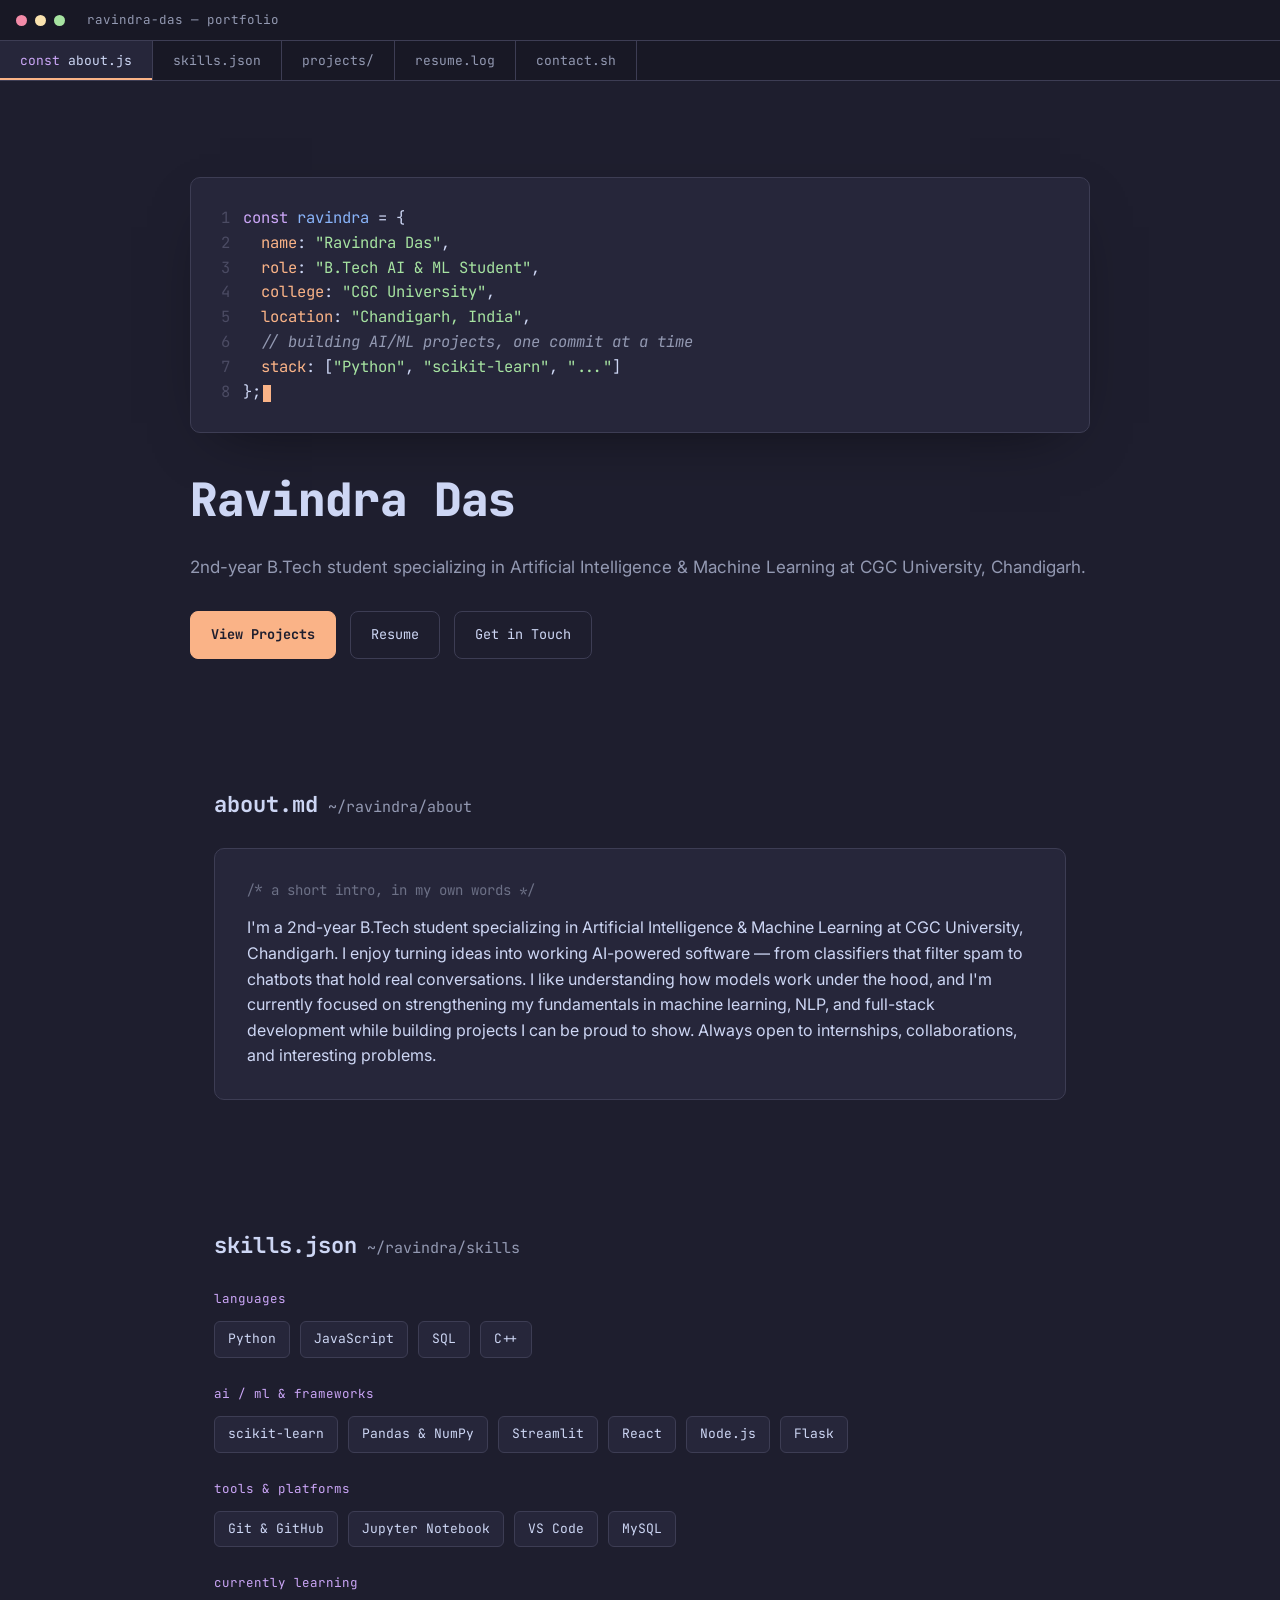
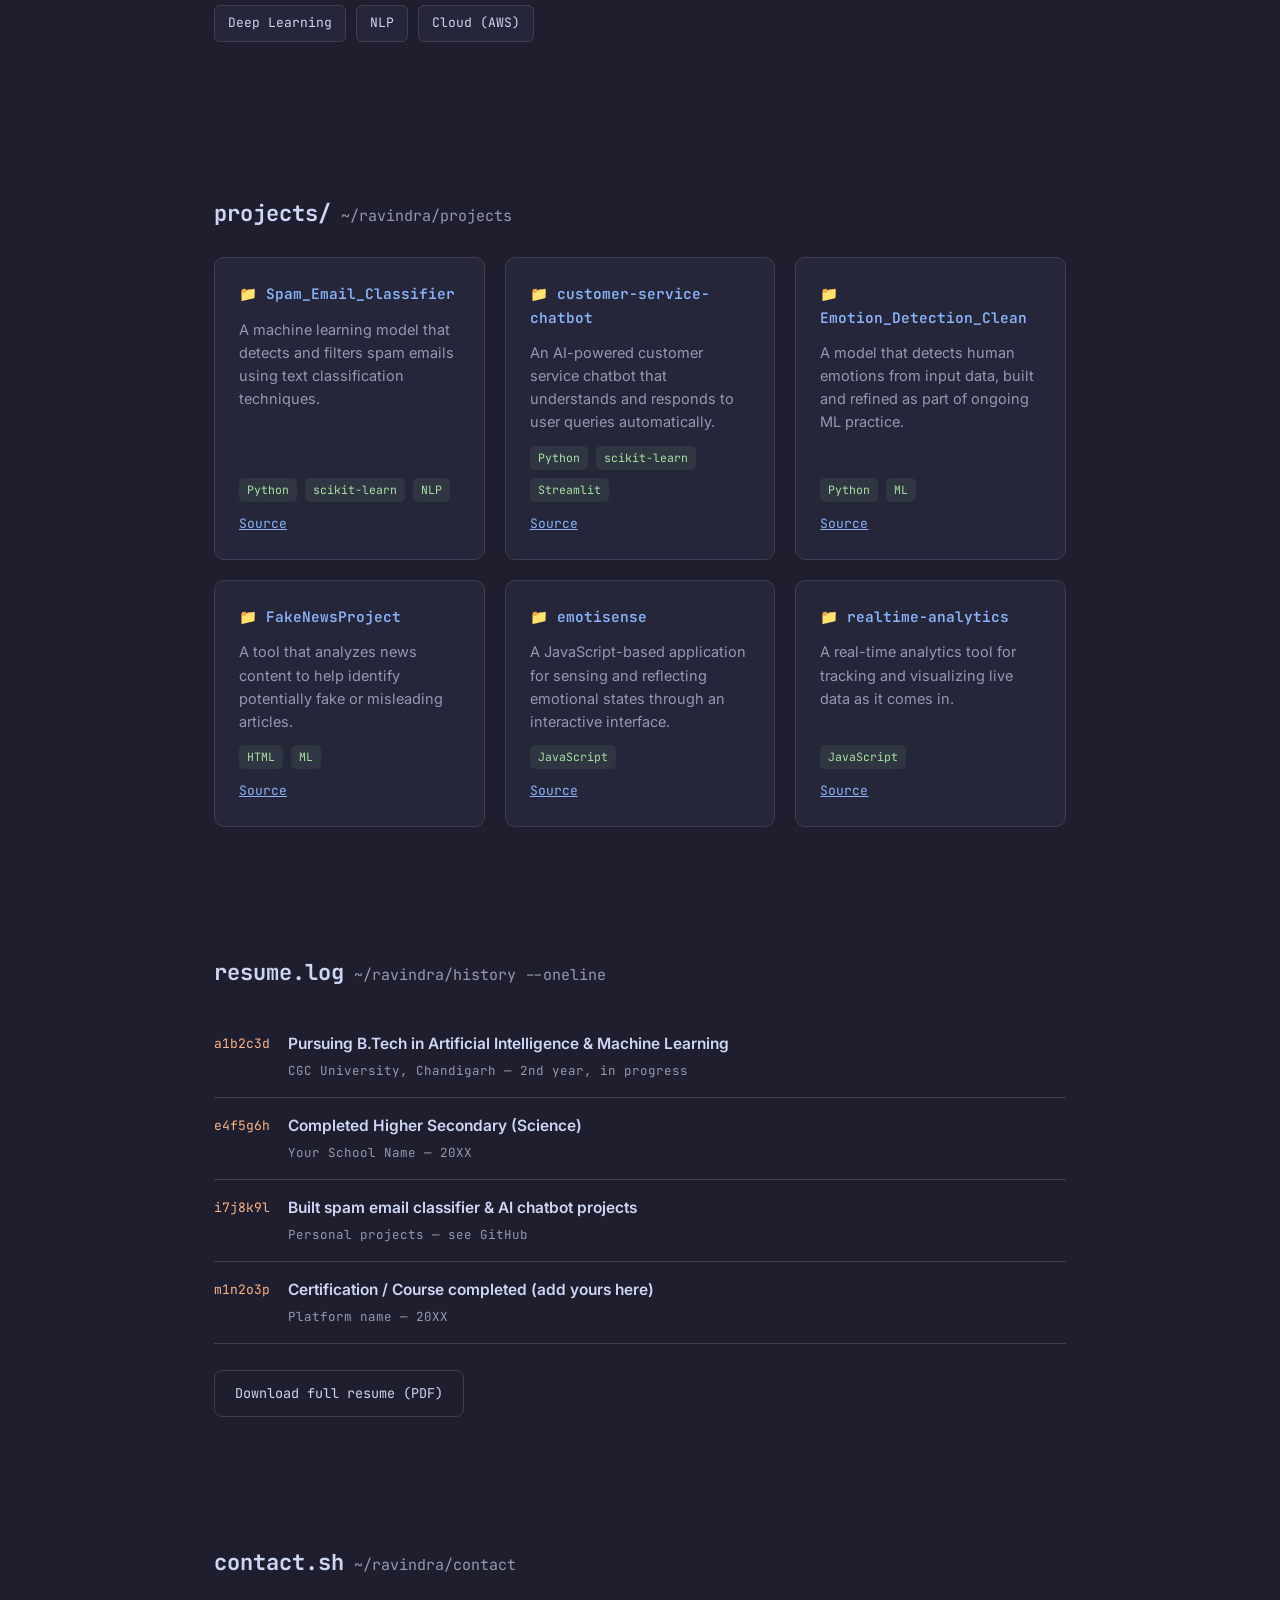
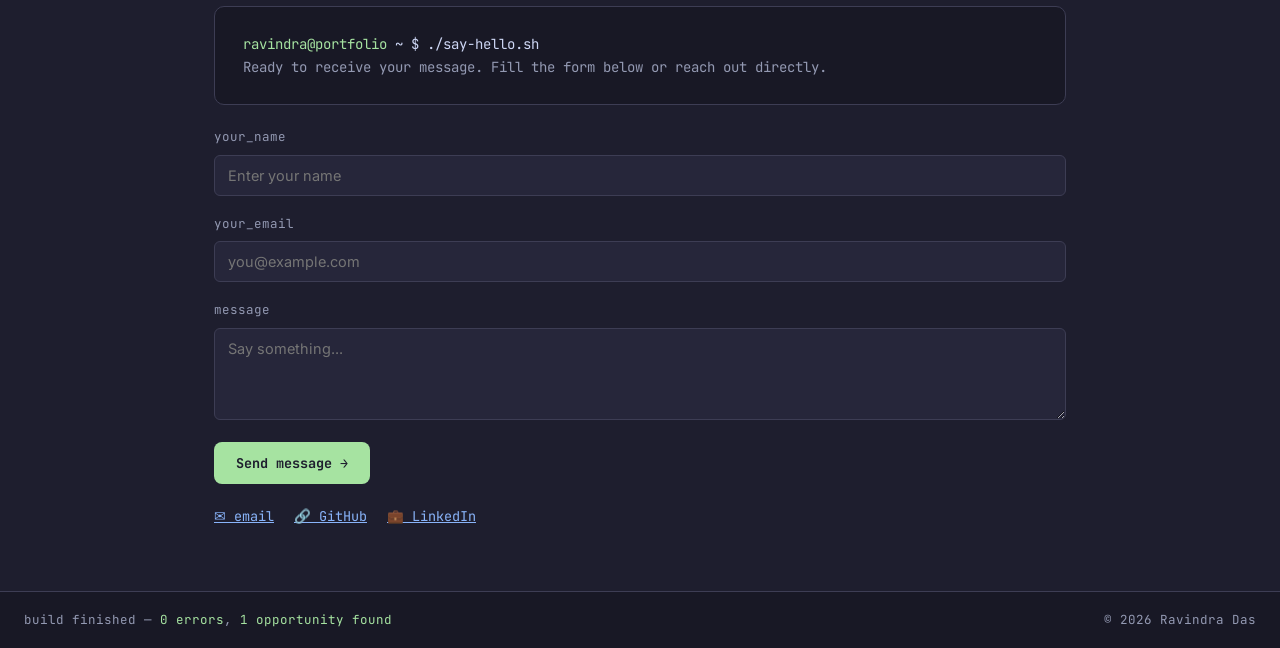
==== index.html @ f40eb882 "Add initial portfolio HTML structure" ====
<!DOCTYPE html>
<html lang="en">
<head>
<meta charset="UTF-8">
<meta name="viewport" content="width=device-width, initial-scale=1.0">
<title>Ravindra Das — Portfolio</title>
<link rel="preconnect" href="https://fonts.googleapis.com">
<link href="https://fonts.googleapis.com/css2?family=JetBrains+Mono:wght@400;500;600;700;800&family=Inter:wght@400;500;600;700&display=swap" rel="stylesheet">
<style>
  :root{
    --bg: #1e1e2e;
    --bg-mantle: #181825;
    --surface: #26263a;
    --surface-hi: #313244;
    --border: #3d3d54;
    --text: #cdd6f4;
    --text-muted: #9399b2;
    --blue: #89b4fa;
    --green: #a6e3a1;
    --peach: #fab387;
    --mauve: #cba6f7;
    --red: #f38ba8;
    --yellow: #f9e2af;
    --mono: 'JetBrains Mono', monospace;
    --sans: 'Inter', sans-serif;
  }
  *{ box-sizing: border-box; }
  html{ scroll-behavior: smooth; }
  @media (prefers-reduced-motion: reduce){
    html{ scroll-behavior: auto; }
    *{ animation-duration: 0.01ms !important; animation-iteration-count: 1 !important; transition-duration: 0.01ms !important; }
  }
  body{ margin:0; background: var(--bg); color: var(--text); font-family: var(--sans); line-height: 1.6; }
  a{ color: var(--blue); }
  :focus-visible{ outline: 2px solid var(--peach); outline-offset: 3px; border-radius: 4px; }
  .titlebar{ position: sticky; top:0; z-index:50; background: var(--bg-mantle); border-bottom: 1px solid var(--border); }
  .titlebar-top{ display:flex; align-items:center; gap:8px; padding: 10px 16px; border-bottom: 1px solid var(--border); }
  .dot{ width:11px; height:11px; border-radius:50%; }
  .dot.red{ background:#f38ba8; }
  .dot.yellow{ background:#f9e2af; }
  .dot.green{ background:#a6e3a1; }
  .titlebar-file{ margin-left: 14px; font-family: var(--mono); font-size: 12.5px; color: var(--text-muted); }
  .tabs{ display:flex; overflow-x:auto; scrollbar-width:none; }
  .tabs::-webkit-scrollbar{ display:none; }
  .tab{ font-family: var(--mono); font-size: 13px; padding: 11px 20px; color: var(--text-muted); background: transparent; border: none; border-right: 1px solid var(--border); cursor: pointer; white-space: nowrap; display:flex; align-items:center; gap:8px; transition: color .15s ease, background .15s ease; }
  .tab .tag{ color: var(--mauve); }
  .tab:hover{ color: var(--text); background: rgba(255,255,255,0.03); }
  .tab.active{ color: var(--text); background: var(--surface); box-shadow: inset 0 -2px var(--peach); }
  section{ scroll-margin-top: 84px; }
  .wrap{ max-width: 900px; margin: 0 auto; padding: 64px 24px; }
  .eyebrow{ font-family: var(--mono); font-size: 12.5px; color: var(--text-muted); display:flex; align-items:center; gap:10px; margin-bottom: 18px; }
  .eyebrow::before{ content: ''; width:16px; height:1px; background: var(--border); }
  .hero{ padding: 96px 24px 64px; }
  .code-block{ background: var(--surface); border: 1px solid var(--border); border-radius: 10px; padding: 28px 30px; font-family: var(--mono); font-size: 15.5px; box-shadow: 0 20px 60px -30px rgba(0,0,0,0.6); }
  .ln{ color: #4b4b63; user-select:none; display:inline-block; width: 22px; }
  .code-block .kw{ color: var(--mauve); }
  .code-block .fn{ color: var(--blue); }
  .code-block .str{ color: var(--green); }
  .code-block .prop{ color: var(--peach); }
  .code-block .com{ color: var(--text-muted); font-style: italic; }
  .caret{ display:inline-block; width:8px; height:1.1em; background: var(--peach); animation: blink 1s steps(1) infinite; vertical-align: text-bottom; margin-left: 2px; }
  @keyframes blink{ 50%{ opacity:0; } }
  .hero h1{ font-family: var(--mono); font-weight: 800; letter-spacing: -0.02em; font-size: clamp(30px, 5vw, 46px); margin: 30px 0 8px; }
  .hero .role{ color: var(--text-muted); font-size: 17px; margin-bottom: 30px; }
  .cta-row{ display:flex; gap: 14px; flex-wrap: wrap; }
  .btn{ font-family: var(--mono); font-size: 13.5px; padding: 12px 20px; border-radius: 8px; text-decoration:none; display:inline-flex; align-items:center; gap:8px; cursor:pointer; border: 1px solid var(--border); transition: transform .15s ease, border-color .15s ease; }
  .btn:hover{ transform: translateY(-2px); }
  .btn.primary{ background: var(--peach); color: #1e1e2e; border-color: var(--peach); font-weight:700; }
  .btn.ghost{ color: var(--text); background: transparent; }
  .btn.ghost:hover{ border-color: var(--blue); color: var(--blue); }
  .about-card{ background: var(--surface); border:1px solid var(--border); border-radius: 10px; padding: 30px 32px; font-family: var(--mono); font-size: 14px; color: var(--text-muted); }
  .about-card .comment{ color: #6c7086; }
  .about-card p.body-text{ font-family: var(--sans); color: var(--text); font-size: 16px; margin: 14px 0 0; }
  h2.section-title{ font-family: var(--mono); font-size: 22px; margin: 0 0 26px; color: var(--text); display:flex; align-items:baseline; gap:10px; }
  h2.section-title .path{ color: var(--text-muted); font-weight:400; font-size:15px; }
  .skill-group{ margin-bottom: 26px; }
  .skill-group .label{ font-family: var(--mono); font-size: 12.5px; color: var(--mauve); margin-bottom: 12px; text-transform: lowercase; }
  .chips{ display:flex; flex-wrap:wrap; gap:10px; }
  .chip{ font-family: var(--mono); font-size: 13px; padding: 7px 13px; border-radius: 6px; background: var(--surface); border: 1px solid var(--border); color: var(--text); }
  .project-grid{ display:grid; grid-template-columns: repeat(auto-fit, minmax(260px,1fr)); gap: 20px; }
  .project-card{ background: var(--surface); border: 1px solid var(--border); border-radius: 10px; padding: 24px; display:flex; flex-direction:column; gap: 12px; transition: border-color .2s ease, transform .2s ease; }
  .project-card:hover{ border-color: var(--blue); transform: translateY(-3px); }
  .project-card .fname{ font-family: var(--mono); color: var(--blue); font-size: 14.5px; font-weight:600; }
  .project-card .desc{ font-size: 14.5px; color: var(--text-muted); flex-grow:1; }
  .project-card .stack{ display:flex; flex-wrap:wrap; gap:8px; }
  .stack span{ font-family: var(--mono); font-size: 11.5px; color: var(--green); background: rgba(166,227,161,0.08); padding: 3px 8px; border-radius: 5px; }
  .project-card .links{ display:flex; gap:14px; font-family: var(--mono); font-size: 13px; }
  .commit{ display:flex; gap: 18px; padding: 16px 0; border-bottom: 1px solid var(--border); }
  .commit:last-child{ border-bottom:none; }
  .commit .hash{ font-family: var(--mono); color: var(--peach); font-size:13px; padding-top:2px; white-space:nowrap; }
  .commit .msg{ font-weight:600; font-size: 15.5px; }
  .commit .meta{ color: var(--text-muted); font-family: var(--mono); font-size: 12.5px; margin-top:4px; }
  .terminal{ background: var(--bg-mantle); border:1px solid var(--border); border-radius:10px; padding: 26px 28px; font-family: var(--mono); font-size: 14px; }
  .terminal .prompt{ color: var(--green); }
  .terminal .cmd{ color: var(--text); }
  form.contact-form{ display:flex; flex-direction:column; gap:14px; margin-top:18px; }
  .contact-form label{ font-family: var(--mono); font-size:12.5px; color: var(--text-muted); }
  .contact-form input, .contact-form textarea{ width:100%; background: var(--surface); border:1px solid var(--border); border-radius:6px; padding: 11px 13px; color: var(--text); font-family: var(--sans); font-size:14.5px; margin-top:6px; }
  .contact-form input:focus, .contact-form textarea:focus{ border-color: var(--blue); outline:none; }
  .contact-form button{ align-self:flex-start; font-family: var(--mono); background: var(--green); color:#1e1e2e; border:none; padding: 12px 22px; border-radius:8px; font-weight:700; cursor:pointer; font-size:13.5px; }
  .contact-links{ display:flex; gap:20px; margin-top:22px; font-family: var(--mono); font-size:13.5px; flex-wrap:wrap; }
  .console{ background: var(--bg-mantle); border-top: 1px solid var(--border); font-family: var(--mono); font-size: 12.5px; color: var(--text-muted); padding: 18px 24px; display:flex; justify-content:space-between; flex-wrap:wrap; gap:10px; }
  .console .ok{ color: var(--green); }
  @media (max-width: 640px){ .wrap{ padding: 48px 18px; } .hero{ padding: 56px 18px 40px; } }
</style>
</head>
<body>

<div class="titlebar">
  <div class="titlebar-top">
    <span class="dot red"></span><span class="dot yellow"></span><span class="dot green"></span>
    <span class="titlebar-file">ravindra-das — portfolio</span>
  </div>
  <nav class="tabs" aria-label="Section navigation">
    <button class="tab active" data-target="hero"><span class="tag">const</span> about.js</button>
    <button class="tab" data-target="skills">skills.json</button>
    <button class="tab" data-target="projects">projects/</button>
    <button class="tab" data-target="resume">resume.log</button>
    <button class="tab" data-target="contact">contact.sh</button>
  </nav>
</div>

<section id="hero" class="hero">
  <div class="wrap" style="padding:0;">
    <div class="code-block">
<span class="ln">1</span><span class="kw">const</span> <span class="fn">ravindra</span> = {<br>
<span class="ln">2</span>&nbsp;&nbsp;<span class="prop">name</span>: <span class="str">"Ravindra Das"</span>,<br>
<span class="ln">3</span>&nbsp;&nbsp;<span class="prop">role</span>: <span class="str">"B.Tech AI & ML Student"</span>,<br>
<span class="ln">4</span>&nbsp;&nbsp;<span class="prop">college</span>: <span class="str">"CGC University"</span>,<br>
<span class="ln">5</span>&nbsp;&nbsp;<span class="prop">location</span>: <span class="str">"Chandigarh, India"</span>,<br>
<span class="ln">6</span>&nbsp;&nbsp;<span class="com">// building AI/ML projects, one commit at a time</span><br>
<span class="ln">7</span>&nbsp;&nbsp;<span class="prop">stack</span>: [<span class="str">"Python"</span>, <span class="str">"scikit-learn"</span>, <span class="str">"..."</span>]<br>
<span class="ln">8</span>};<span class="caret"></span>
    </div>
    <h1>Ravindra Das</h1>
    <p class="role">2nd-year B.Tech student specializing in Artificial Intelligence & Machine Learning at CGC University, Chandigarh.</p>
    <div class="cta-row">
      <a class="btn primary" href="#projects">View Projects</a>
      <a class="btn ghost" href="#resume">Resume</a>
      <a class="btn ghost" href="#contact">Get in Touch</a>
    </div>
  </div>
</section>

<section id="about">
  <div class="wrap">
    <h2 class="section-title">about.md <span class="path">~/ravindra/about</span></h2>
    <div class="about-card">
      <div class="comment">/* a short intro, in my own words */</div>
      <p class="body-text">
        I'm a 2nd-year B.Tech student specializing in Artificial Intelligence & Machine Learning at
        CGC University, Chandigarh. I enjoy turning ideas into working AI-powered software — from
        classifiers that filter spam to chatbots that hold real conversations. I like understanding how
        models work under the hood, and I'm currently focused on strengthening my fundamentals in
        machine learning, NLP, and full-stack development while building projects I can be proud to show.
        Always open to internships, collaborations, and interesting problems.
      </p>
    </div>
  </div>
</section>

<section id="skills">
  <div class="wrap">
    <h2 class="section-title">skills.json <span class="path">~/ravindra/skills</span></h2>

    <div class="skill-group">
      <div class="label">languages</div>
      <div class="chips">
        <span class="chip">Python</span>
        <span class="chip">JavaScript</span>
        <span class="chip">SQL</span>
        <span class="chip">C++</span>
      </div>
    </div>

    <div class="skill-group">
      <div class="label">ai / ml & frameworks</div>
      <div class="chips">
        <span class="chip">scikit-learn</span>
        <span class="chip">Pandas & NumPy</span>
        <span class="chip">Streamlit</span>
        <span class="chip">React</span>
        <span class="chip">Node.js</span>
        <span class="chip">Flask</span>
      </div>
    </div>

    <div class="skill-group">
      <div class="label">tools & platforms</div>
      <div class="chips">
        <span class="chip">Git & GitHub</span>
        <span class="chip">Jupyter Notebook</span>
        <span class="chip">VS Code</span>
        <span class="chip">MySQL</span>
      </div>
    </div>

    <div class="skill-group">
      <div class="label">currently learning</div>
      <div class="chips">
        <span class="chip">Deep Learning</span>
        <span class="chip">NLP</span>
        <span class="chip">Cloud (AWS)</span>
      </div>
    </div>
  </div>
</section>

<section id="projects">
  <div class="wrap">
    <h2 class="section-title">projects/ <span class="path">~/ravindra/projects</span></h2>
    <div class="project-grid">

      <div class="project-card">
        <div class="fname">📁 Spam_Email_Classifier</div>
        <div class="desc">A machine learning model that detects and filters spam emails using text classification techniques.</div>
        <div class="stack"><span>Python</span><span>scikit-learn</span><span>NLP</span></div>
        <div class="links"><a href="https://github.com/ravindra-das-aiml/Spam_Email_Classifier" target="_blank" rel="noopener">Source</a></div>
      </div>

      <div class="project-card">
        <div class="fname">📁 customer-service-chatbot</div>
        <div class="desc">An AI-powered customer service chatbot that understands and responds to user queries automatically.</div>
        <div class="stack"><span>Python</span><span>scikit-learn</span><span>Streamlit</span></div>
        <div class="links"><a href="https://github.com/ravindra-das-aiml/customer-service-chatbot" target="_blank" rel="noopener">Source</a></div>
      </div>

      <div class="project-card">
        <div class="fname">📁 Emotion_Detection_Clean</div>
        <div class="desc">A model that detects human emotions from input data, built and refined as part of ongoing ML practice.</div>
        <div class="stack"><span>Python</span><span>ML</span></div>
        <div class="links"><a href="https://github.com/ravindra-das-aiml/Emotion_Detection_Clean" target="_blank" rel="noopener">Source</a></div>
      </div>

      <div class="project-card">
        <div class="fname">📁 FakeNewsProject</div>
        <div class="desc">A tool that analyzes news content to help identify potentially fake or misleading articles.</div>
        <div class="stack"><span>HTML</span><span>ML</span></div>
        <div class="links"><a href="https://github.com/ravindra-das-aiml/FakeNewsProject" target="_blank" rel="noopener">Source</a></div>
      </div>

      <div class="project-card">
        <div class="fname">📁 emotisense</div>
        <div class="desc">A JavaScript-based application for sensing and reflecting emotional states through an interactive interface.</div>
        <div class="stack"><span>JavaScript</span></div>
        <div class="links"><a href="https://github.com/ravindra-das-aiml/emotisense" target="_blank" rel="noopener">Source</a></div>
      </div>

      <div class="project-card">
        <div class="fname">📁 realtime-analytics</div>
        <div class="desc">A real-time analytics tool for tracking and visualizing live data as it comes in.</div>
        <div class="stack"><span>JavaScript</span></div>
        <div class="links"><a href="https://github.com/ravindra-das-aiml/realtime-analytics" target="_blank" rel="noopener">Source</a></div>
      </div>

    </div>
  </div>
</section>

<section id="resume">
  <div class="wrap">
    <h2 class="section-title">resume.log <span class="path">~/ravindra/history --oneline</span></h2>

    <div class="commit">
      <div class="hash">a1b2c3d</div>
      <div>
        <div class="msg">Pursuing B.Tech in Artificial Intelligence & Machine Learning</div>
        <div class="meta">CGC University, Chandigarh — 2nd year, in progress</div>
      </div>
    </div>

    <div class="commit">
      <div class="hash">e4f5g6h</div>
      <div>
        <div class="msg">Completed Higher Secondary (Science)</div>
        <div class="meta">Your School Name — 20XX</div>
      </div>
    </div>

    <div class="commit">
      <div class="hash">i7j8k9l</div>
      <div>
        <div class="msg">Built spam email classifier & AI chatbot projects</div>
        <div class="meta">Personal projects — see GitHub</div>
      </div>
    </div>

    <div class="commit">
      <div class="hash">m1n2o3p</div>
      <div>
        <div class="msg">Certification / Course completed (add yours here)</div>
        <div class="meta">Platform name — 20XX</div>
      </div>
    </div>

    <div style="margin-top:26px;">
      <a class="btn ghost" href="#">Download full resume (PDF)</a>
    </div>
  </div>
</section>

<section id="contact">
  <div class="wrap">
    <h2 class="section-title">contact.sh <span class="path">~/ravindra/contact</span></h2>

    <div class="terminal">
      <span class="prompt">ravindra@portfolio</span> <span class="cmd">~ $</span> ./say-hello.sh<br>
      <span style="color:var(--text-muted)">Ready to receive your message. Fill the form below or reach out directly.</span>
    </div>

    <form class="contact-form" onsubmit="event.preventDefault(); alert('Thanks! This form is a demo — connect it to a form service (e.g. Formspree) or your email to make it live.');">
      <div>
        <label for="name">your_name</label>
        <input id="name" name="name" type="text" placeholder="Enter your name" required>
      </div>
      <div>
        <label for="email">your_email</label>
        <input id="email" name="email" type="email" placeholder="you@example.com" required>
      </div>
      <div>
        <label for="message">message</label>
        <textarea id="message" name="message" rows="4" placeholder="Say something..." required></textarea>
      </div>
      <button type="submit">Send message →</button>
    </form>

    <div class="contact-links">
      <a href="mailto:ravindra.das@example.com">✉ email</a>
      <a href="https://github.com/ravindra-das-aiml" target="_blank" rel="noopener">🔗 GitHub</a>
      <a href="https://www.linkedin.com/in/ravindra-das-511b612a3" target="_blank" rel="noopener">💼 LinkedIn</a>
    </div>
  </div>
</section>

<footer class="console">
  <span>build finished — <span class="ok">0 errors</span>, <span class="ok">1 opportunity found</span></span>
  <span>© <span id="year"></span> Ravindra Das</span>
</footer>

<script>
  document.getElementById('year').textContent = new Date().getFullYear();

  const tabs = document.querySelectorAll('.tab');
  const targets = { hero: 'hero', skills: 'skills', projects: 'projects', resume: 'resume', contact: 'contact' };

  tabs.forEach(tab => {
    tab.addEventListener('click', () => {
      const id = tab.getAttribute('data-target');
      document.getElementById(id).scrollIntoView({ behavior: 'smooth', block: 'start' });
    });
  });

  const sectionIds = ['hero','about','skills','projects','resume','contact'];
  const sections = sectionIds.map(id => document.getElementById(id)).filter(Boolean);

  const observer = new IntersectionObserver((entries) => {
    entries.forEach(entry => {
      if(entry.isIntersecting){
        const id = entry.target.id === 'about' ? 'hero' : entry.target.id;
        tabs.forEach(t => t.classList.toggle('active', t.getAttribute('data-target') === id));
      }
    });
  }, { rootMargin: '-40% 0px -55% 0px' });

  sections.forEach(s => observer.observe(s));
</script>

</body>
</html>
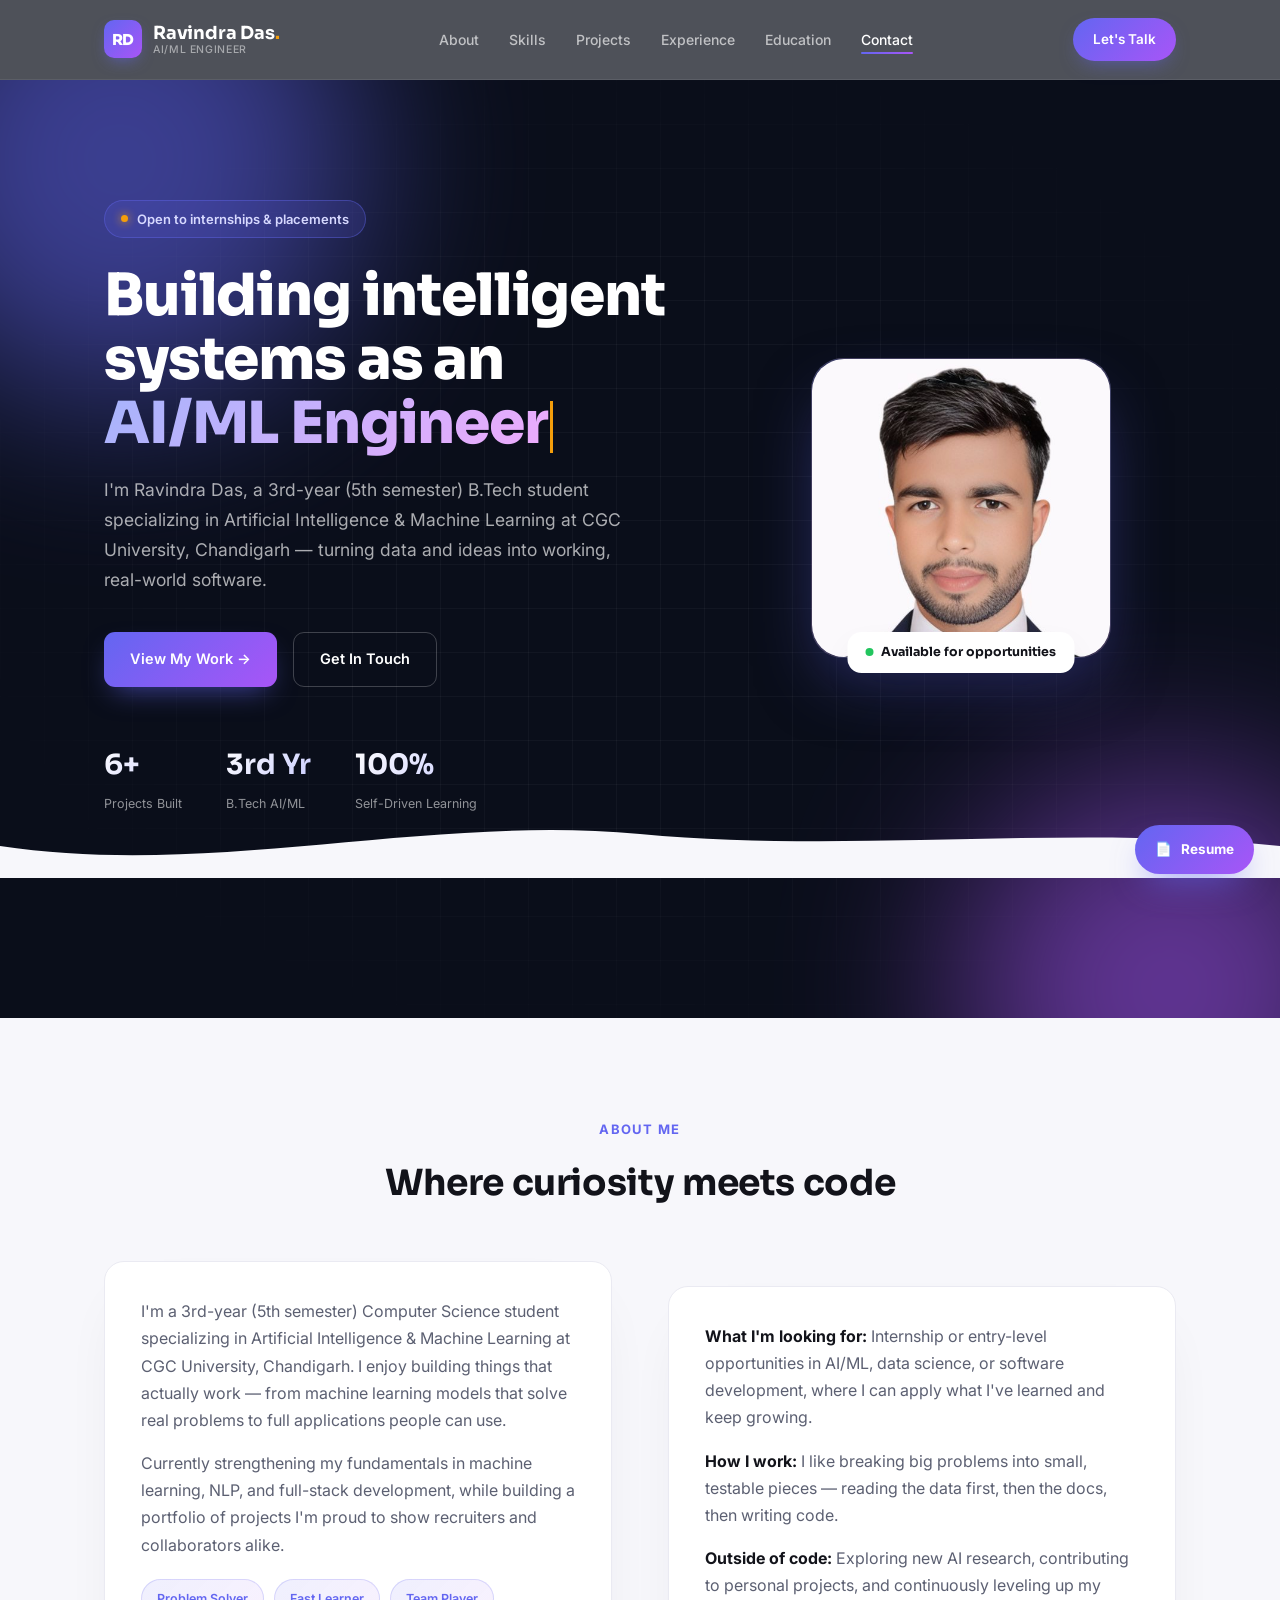
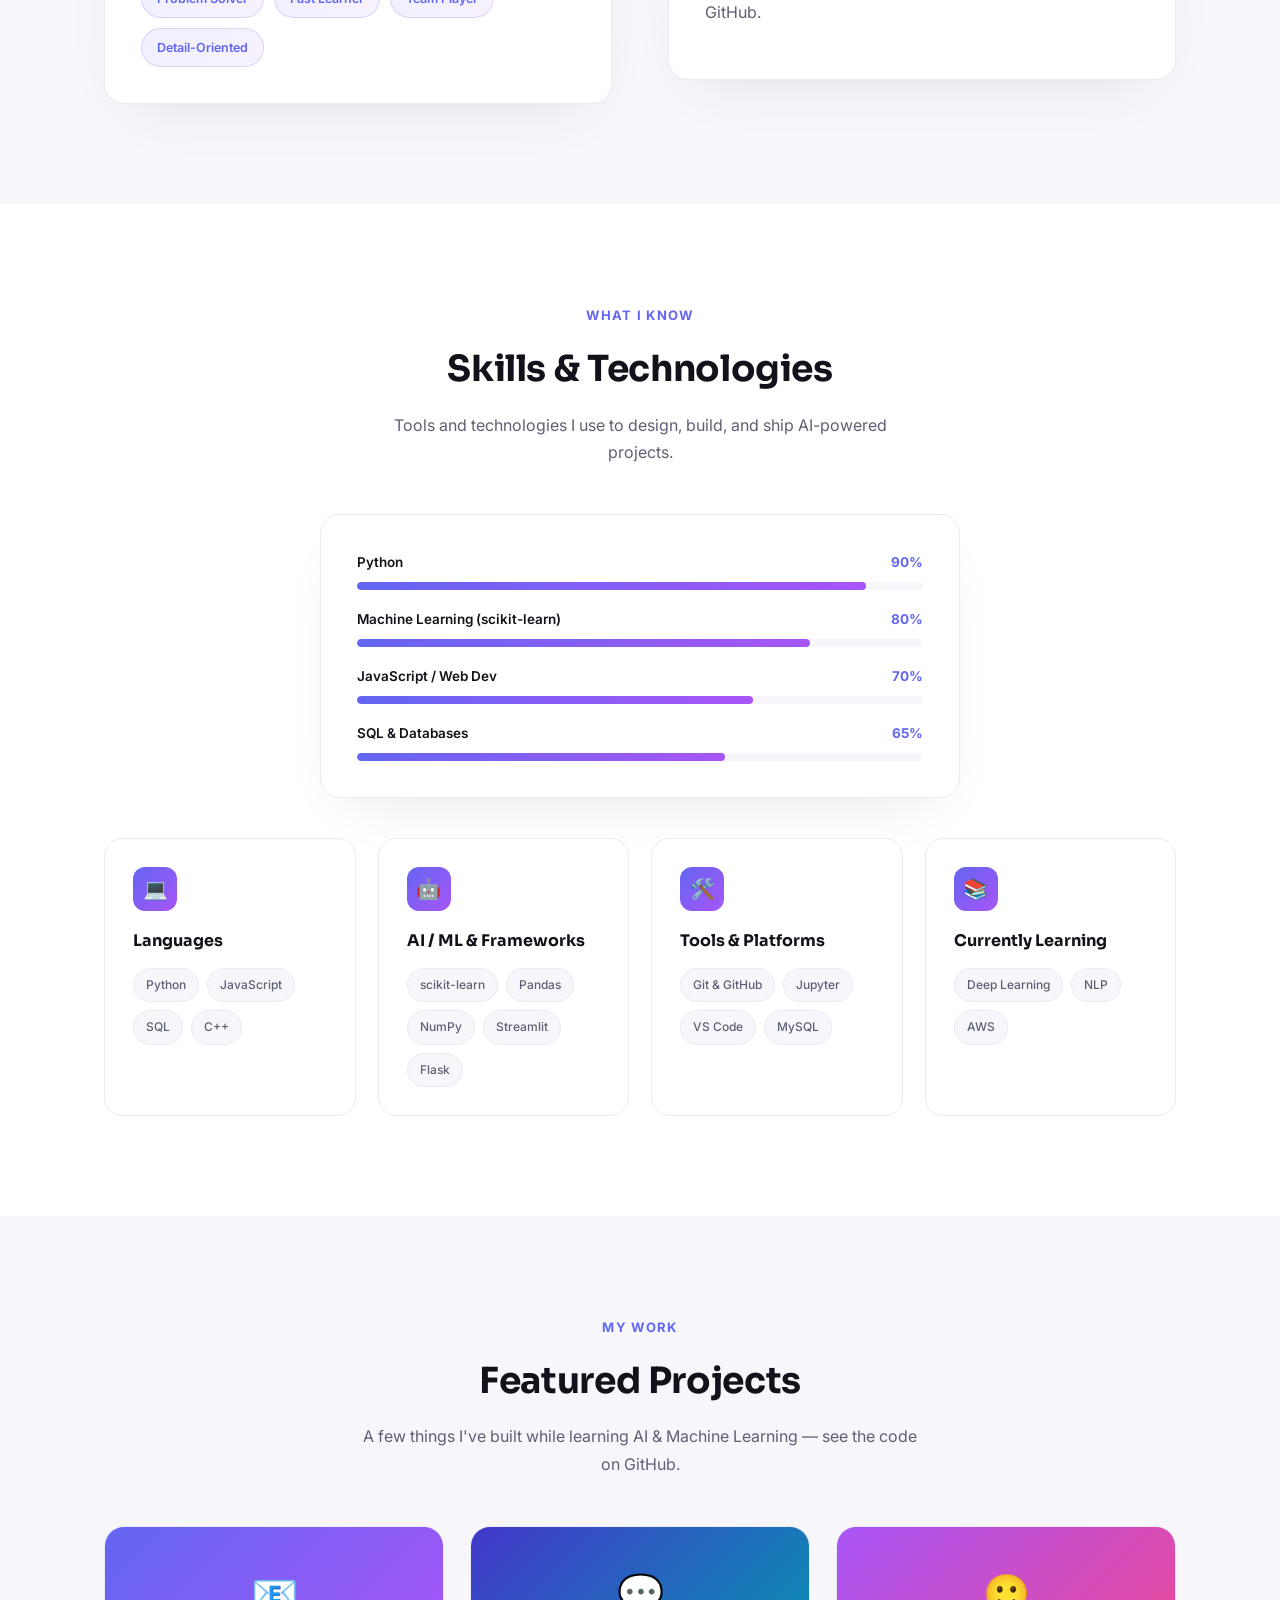
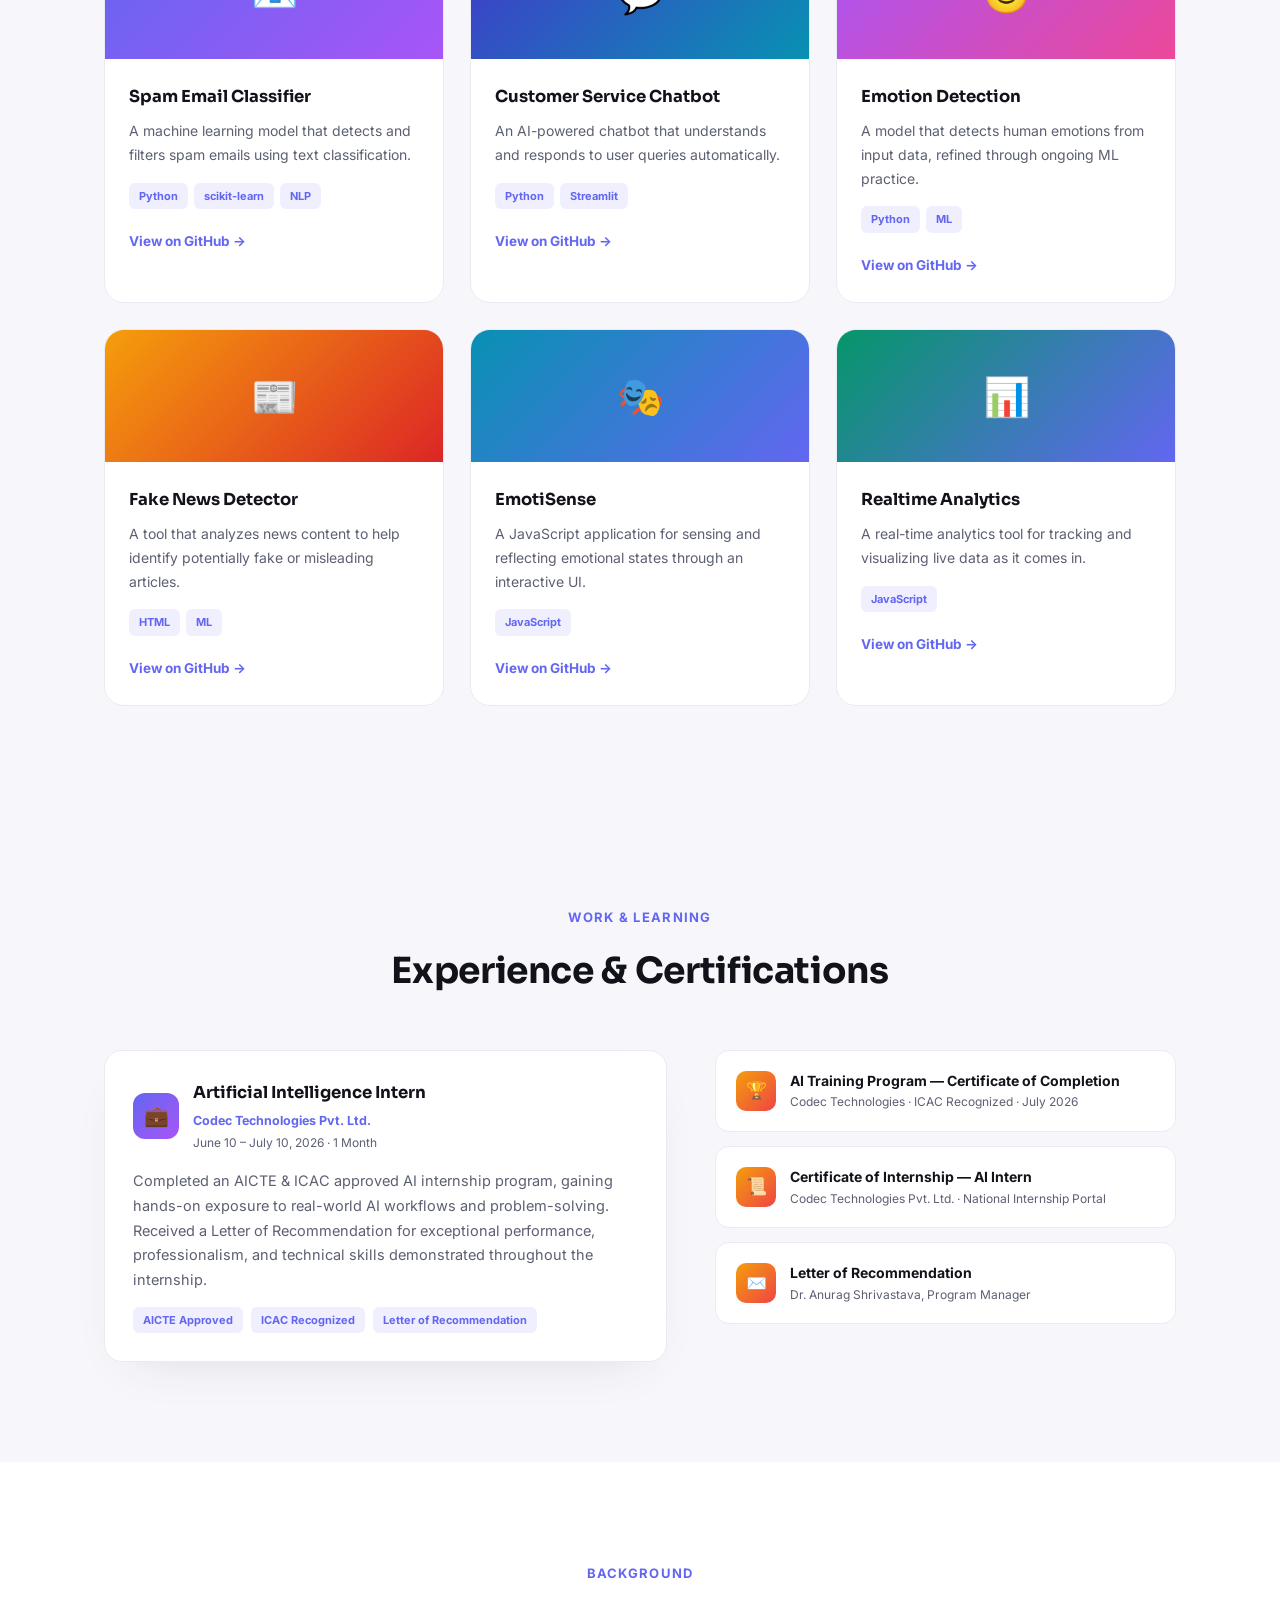
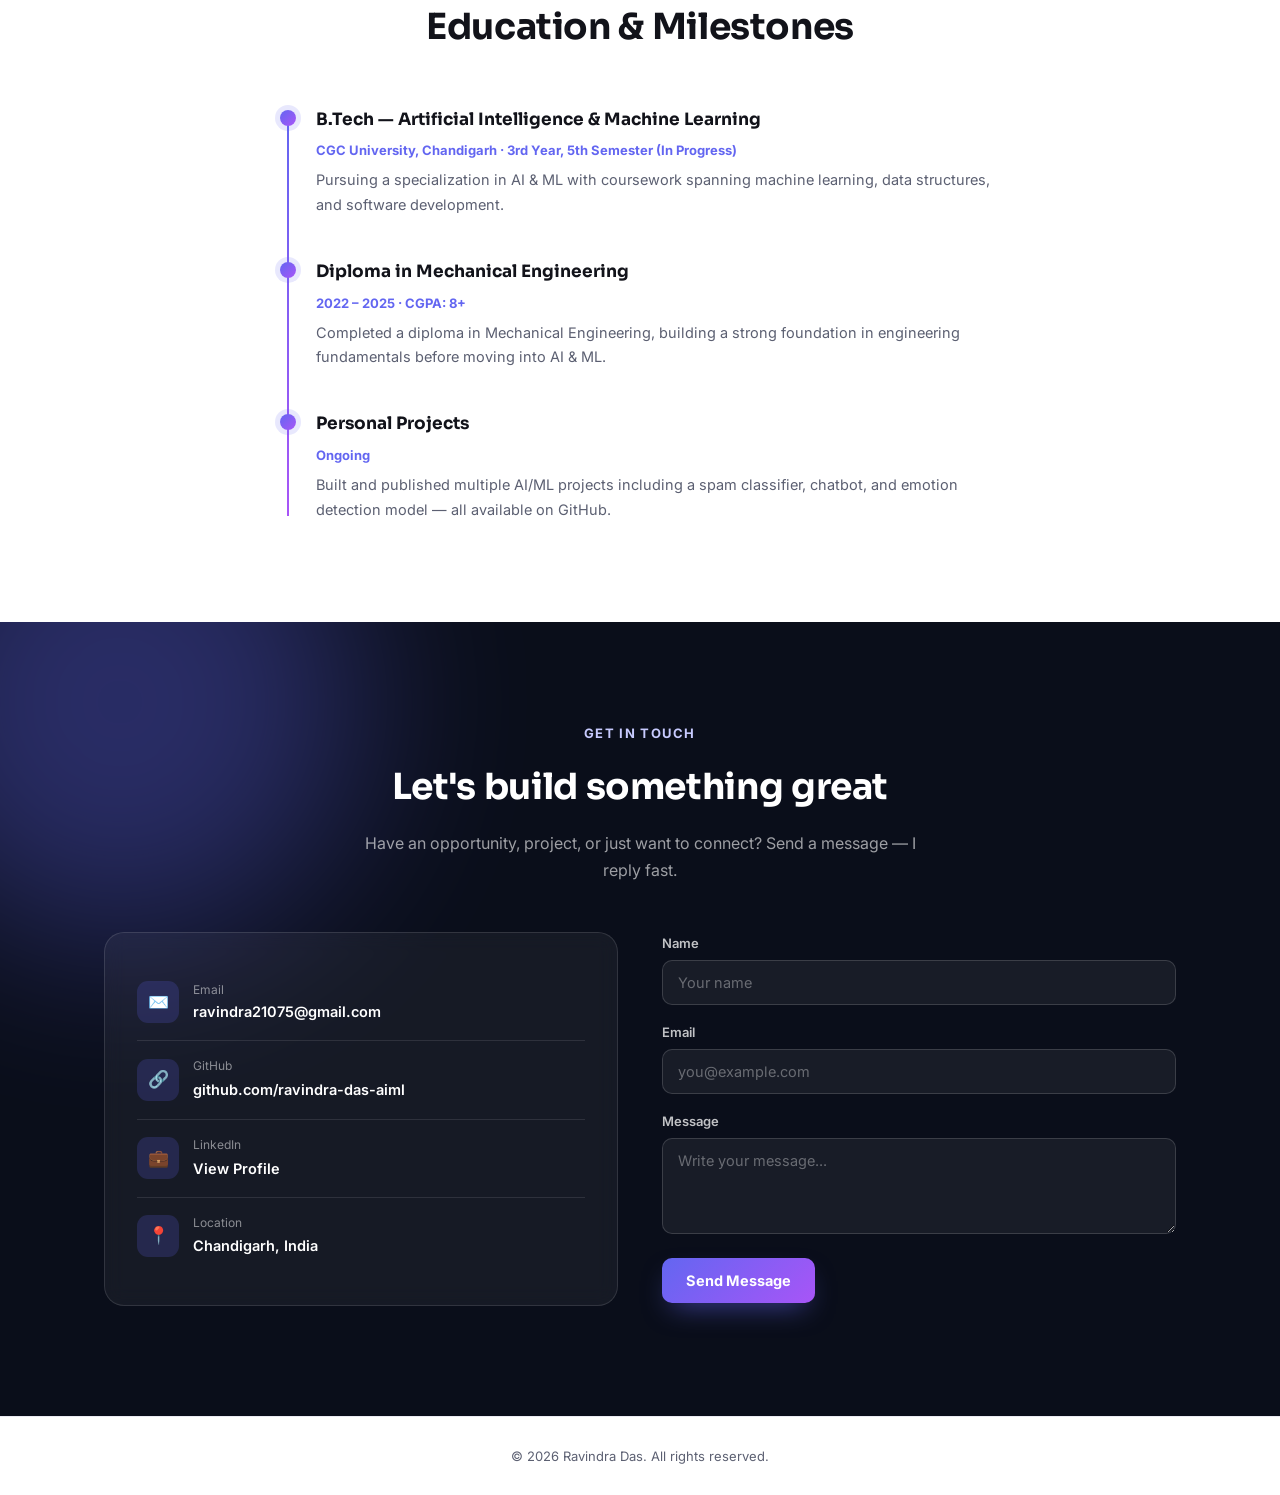
==== commit e5910f60: "Update print statement from 'Hello' to 'Goodbye'" ====
--- a/index.html
+++ b/index.html
@@ -3,366 +3,704 @@
 <head>
 <meta charset="UTF-8">
 <meta name="viewport" content="width=device-width, initial-scale=1.0">
-<title>Ravindra Das — Portfolio</title>
+<title>Ravindra Das — AI/ML Engineer Portfolio</title>
 <link rel="preconnect" href="https://fonts.googleapis.com">
-<link href="https://fonts.googleapis.com/css2?family=JetBrains+Mono:wght@400;500;600;700;800&family=Inter:wght@400;500;600;700&display=swap" rel="stylesheet">
+<link href="https://fonts.googleapis.com/css2?family=Sora:wght@400;500;600;700;800&family=Inter:wght@400;500;600;700&display=swap" rel="stylesheet">
 <style>
   :root{
-    --bg: #1e1e2e;
-    --bg-mantle: #181825;
-    --surface: #26263a;
-    --surface-hi: #313244;
-    --border: #3d3d54;
-    --text: #cdd6f4;
-    --text-muted: #9399b2;
-    --blue: #89b4fa;
-    --green: #a6e3a1;
-    --peach: #fab387;
-    --mauve: #cba6f7;
-    --red: #f38ba8;
-    --yellow: #f9e2af;
-    --mono: 'JetBrains Mono', monospace;
-    --sans: 'Inter', sans-serif;
-  }
-  *{ box-sizing: border-box; }
+    --navy: #0a0e1a;
+    --navy-2: #0f1526;
+    --indigo: #6366f1;
+    --violet: #a855f7;
+    --gold: #f59e0b;
+    --white: #ffffff;
+    --bg-soft: #f7f7fb;
+    --ink: #12131a;
+    --ink-muted: #5c6072;
+    --border: #eaeaf2;
+    --heading: 'Sora', sans-serif;
+    --body: 'Inter', sans-serif;
+  }
+  *{ box-sizing:border-box; margin:0; padding:0; }
   html{ scroll-behavior: smooth; }
   @media (prefers-reduced-motion: reduce){
-    html{ scroll-behavior: auto; }
-    *{ animation-duration: 0.01ms !important; animation-iteration-count: 1 !important; transition-duration: 0.01ms !important; }
-  }
-  body{ margin:0; background: var(--bg); color: var(--text); font-family: var(--sans); line-height: 1.6; }
-  a{ color: var(--blue); }
-  :focus-visible{ outline: 2px solid var(--peach); outline-offset: 3px; border-radius: 4px; }
-  .titlebar{ position: sticky; top:0; z-index:50; background: var(--bg-mantle); border-bottom: 1px solid var(--border); }
-  .titlebar-top{ display:flex; align-items:center; gap:8px; padding: 10px 16px; border-bottom: 1px solid var(--border); }
-  .dot{ width:11px; height:11px; border-radius:50%; }
-  .dot.red{ background:#f38ba8; }
-  .dot.yellow{ background:#f9e2af; }
-  .dot.green{ background:#a6e3a1; }
-  .titlebar-file{ margin-left: 14px; font-family: var(--mono); font-size: 12.5px; color: var(--text-muted); }
-  .tabs{ display:flex; overflow-x:auto; scrollbar-width:none; }
-  .tabs::-webkit-scrollbar{ display:none; }
-  .tab{ font-family: var(--mono); font-size: 13px; padding: 11px 20px; color: var(--text-muted); background: transparent; border: none; border-right: 1px solid var(--border); cursor: pointer; white-space: nowrap; display:flex; align-items:center; gap:8px; transition: color .15s ease, background .15s ease; }
-  .tab .tag{ color: var(--mauve); }
-  .tab:hover{ color: var(--text); background: rgba(255,255,255,0.03); }
-  .tab.active{ color: var(--text); background: var(--surface); box-shadow: inset 0 -2px var(--peach); }
-  section{ scroll-margin-top: 84px; }
-  .wrap{ max-width: 900px; margin: 0 auto; padding: 64px 24px; }
-  .eyebrow{ font-family: var(--mono); font-size: 12.5px; color: var(--text-muted); display:flex; align-items:center; gap:10px; margin-bottom: 18px; }
-  .eyebrow::before{ content: ''; width:16px; height:1px; background: var(--border); }
-  .hero{ padding: 96px 24px 64px; }
-  .code-block{ background: var(--surface); border: 1px solid var(--border); border-radius: 10px; padding: 28px 30px; font-family: var(--mono); font-size: 15.5px; box-shadow: 0 20px 60px -30px rgba(0,0,0,0.6); }
-  .ln{ color: #4b4b63; user-select:none; display:inline-block; width: 22px; }
-  .code-block .kw{ color: var(--mauve); }
-  .code-block .fn{ color: var(--blue); }
-  .code-block .str{ color: var(--green); }
-  .code-block .prop{ color: var(--peach); }
-  .code-block .com{ color: var(--text-muted); font-style: italic; }
-  .caret{ display:inline-block; width:8px; height:1.1em; background: var(--peach); animation: blink 1s steps(1) infinite; vertical-align: text-bottom; margin-left: 2px; }
-  @keyframes blink{ 50%{ opacity:0; } }
-  .hero h1{ font-family: var(--mono); font-weight: 800; letter-spacing: -0.02em; font-size: clamp(30px, 5vw, 46px); margin: 30px 0 8px; }
-  .hero .role{ color: var(--text-muted); font-size: 17px; margin-bottom: 30px; }
-  .cta-row{ display:flex; gap: 14px; flex-wrap: wrap; }
-  .btn{ font-family: var(--mono); font-size: 13.5px; padding: 12px 20px; border-radius: 8px; text-decoration:none; display:inline-flex; align-items:center; gap:8px; cursor:pointer; border: 1px solid var(--border); transition: transform .15s ease, border-color .15s ease; }
-  .btn:hover{ transform: translateY(-2px); }
-  .btn.primary{ background: var(--peach); color: #1e1e2e; border-color: var(--peach); font-weight:700; }
-  .btn.ghost{ color: var(--text); background: transparent; }
-  .btn.ghost:hover{ border-color: var(--blue); color: var(--blue); }
-  .about-card{ background: var(--surface); border:1px solid var(--border); border-radius: 10px; padding: 30px 32px; font-family: var(--mono); font-size: 14px; color: var(--text-muted); }
-  .about-card .comment{ color: #6c7086; }
-  .about-card p.body-text{ font-family: var(--sans); color: var(--text); font-size: 16px; margin: 14px 0 0; }
-  h2.section-title{ font-family: var(--mono); font-size: 22px; margin: 0 0 26px; color: var(--text); display:flex; align-items:baseline; gap:10px; }
-  h2.section-title .path{ color: var(--text-muted); font-weight:400; font-size:15px; }
-  .skill-group{ margin-bottom: 26px; }
-  .skill-group .label{ font-family: var(--mono); font-size: 12.5px; color: var(--mauve); margin-bottom: 12px; text-transform: lowercase; }
-  .chips{ display:flex; flex-wrap:wrap; gap:10px; }
-  .chip{ font-family: var(--mono); font-size: 13px; padding: 7px 13px; border-radius: 6px; background: var(--surface); border: 1px solid var(--border); color: var(--text); }
-  .project-grid{ display:grid; grid-template-columns: repeat(auto-fit, minmax(260px,1fr)); gap: 20px; }
-  .project-card{ background: var(--surface); border: 1px solid var(--border); border-radius: 10px; padding: 24px; display:flex; flex-direction:column; gap: 12px; transition: border-color .2s ease, transform .2s ease; }
-  .project-card:hover{ border-color: var(--blue); transform: translateY(-3px); }
-  .project-card .fname{ font-family: var(--mono); color: var(--blue); font-size: 14.5px; font-weight:600; }
-  .project-card .desc{ font-size: 14.5px; color: var(--text-muted); flex-grow:1; }
-  .project-card .stack{ display:flex; flex-wrap:wrap; gap:8px; }
-  .stack span{ font-family: var(--mono); font-size: 11.5px; color: var(--green); background: rgba(166,227,161,0.08); padding: 3px 8px; border-radius: 5px; }
-  .project-card .links{ display:flex; gap:14px; font-family: var(--mono); font-size: 13px; }
-  .commit{ display:flex; gap: 18px; padding: 16px 0; border-bottom: 1px solid var(--border); }
-  .commit:last-child{ border-bottom:none; }
-  .commit .hash{ font-family: var(--mono); color: var(--peach); font-size:13px; padding-top:2px; white-space:nowrap; }
-  .commit .msg{ font-weight:600; font-size: 15.5px; }
-  .commit .meta{ color: var(--text-muted); font-family: var(--mono); font-size: 12.5px; margin-top:4px; }
-  .terminal{ background: var(--bg-mantle); border:1px solid var(--border); border-radius:10px; padding: 26px 28px; font-family: var(--mono); font-size: 14px; }
-  .terminal .prompt{ color: var(--green); }
-  .terminal .cmd{ color: var(--text); }
-  form.contact-form{ display:flex; flex-direction:column; gap:14px; margin-top:18px; }
-  .contact-form label{ font-family: var(--mono); font-size:12.5px; color: var(--text-muted); }
-  .contact-form input, .contact-form textarea{ width:100%; background: var(--surface); border:1px solid var(--border); border-radius:6px; padding: 11px 13px; color: var(--text); font-family: var(--sans); font-size:14.5px; margin-top:6px; }
-  .contact-form input:focus, .contact-form textarea:focus{ border-color: var(--blue); outline:none; }
-  .contact-form button{ align-self:flex-start; font-family: var(--mono); background: var(--green); color:#1e1e2e; border:none; padding: 12px 22px; border-radius:8px; font-weight:700; cursor:pointer; font-size:13.5px; }
-  .contact-links{ display:flex; gap:20px; margin-top:22px; font-family: var(--mono); font-size:13.5px; flex-wrap:wrap; }
-  .console{ background: var(--bg-mantle); border-top: 1px solid var(--border); font-family: var(--mono); font-size: 12.5px; color: var(--text-muted); padding: 18px 24px; display:flex; justify-content:space-between; flex-wrap:wrap; gap:10px; }
-  .console .ok{ color: var(--green); }
-  @media (max-width: 640px){ .wrap{ padding: 48px 18px; } .hero{ padding: 56px 18px 40px; } }
+    html{ scroll-behavior:auto; }
+    *{ animation-duration:.01ms !important; transition-duration:.01ms !important; }
+  }
+  body{ font-family: var(--body); color: var(--ink); background: var(--white); line-height:1.7; overflow-x:hidden; }
+  a{ text-decoration:none; color:inherit; }
+  :focus-visible{ outline: 2px solid var(--indigo); outline-offset:3px; border-radius:4px; }
+  section{ scroll-margin-top: 76px; }
+  .wrap{ max-width: 1120px; margin:0 auto; padding: 0 24px; }
+
+  .reveal{ opacity:0; transform: translateY(28px); transition: opacity .7s ease, transform .7s ease; }
+  .reveal.in{ opacity:1; transform: translateY(0); }
+
+  header.nav{
+    position:sticky; top:0; z-index:200;
+    background: rgba(10,14,26,0.72); backdrop-filter: blur(14px);
+    border-bottom: 1px solid rgba(255,255,255,0.08);
+  }
+  .nav-inner{ max-width:1120px; margin:0 auto; padding:18px 24px; display:flex; align-items:center; justify-content:space-between; }
+  .brand{ display:flex; align-items:center; gap:11px; font-family: var(--heading); font-weight:700; font-size:18px; color:#fff; letter-spacing:-0.01em; }
+  .brand .mark{
+    width:38px; height:38px; border-radius:10px; flex-shrink:0;
+    background: linear-gradient(135deg, var(--indigo), var(--violet));
+    display:flex; align-items:center; justify-content:center;
+    font-family: var(--heading); font-weight:800; font-size:15px; color:#fff;
+    box-shadow: 0 6px 16px -6px rgba(99,102,241,0.7);
+  }
+  .brand .name{ display:flex; flex-direction:column; line-height:1.15; }
+  .brand .name b{ font-weight:700; }
+  .brand .name small{ font-family: var(--body); font-weight:500; font-size:10.5px; letter-spacing:.06em; text-transform:uppercase; color: rgba(255,255,255,0.5); }
+  .brand .dot{ color: var(--gold); }
+  .nav-links{ display:flex; gap:30px; list-style:none; }
+  .nav-links a{ font-size:14px; font-weight:500; color: rgba(255,255,255,0.65); transition: color .15s ease; }
+  .nav-links a:hover{ color:#fff; }
+  .nav-cta{
+    font-weight:600; font-size:13.5px; padding:10px 20px; border-radius:999px;
+    background: linear-gradient(135deg, var(--indigo), var(--violet)); color:#fff;
+    box-shadow: 0 8px 20px -8px rgba(99,102,241,0.6);
+  }
+
+  .hero{ position:relative; background: var(--navy); color:#fff; padding: 120px 0 140px; overflow:hidden; }
+  .orb{ position:absolute; border-radius:50%; filter: blur(90px); opacity:.55; pointer-events:none; }
+  .orb-1{ width:480px; height:480px; background: var(--indigo); top:-160px; left:-120px; animation: float1 14s ease-in-out infinite; }
+  .orb-2{ width:420px; height:420px; background: var(--violet); bottom:-180px; right:-100px; animation: float2 16s ease-in-out infinite; }
+  @keyframes float1{ 0%,100%{ transform: translate(0,0);} 50%{ transform: translate(40px,30px);} }
+  @keyframes float2{ 0%,100%{ transform: translate(0,0);} 50%{ transform: translate(-30px,-40px);} }
+  .grid-overlay{ position:absolute; inset:0; background-image: linear-gradient(rgba(255,255,255,0.035) 1px, transparent 1px), linear-gradient(90deg, rgba(255,255,255,0.035) 1px, transparent 1px); background-size: 44px 44px; mask-image: radial-gradient(ellipse at center, black 40%, transparent 80%); }
+
+  .hero-inner{ position:relative; z-index:2; display:grid; grid-template-columns: 1.15fr 0.85fr; gap:60px; align-items:center; }
+  .eyebrow{
+    display:inline-flex; align-items:center; gap:9px; font-size:13px; font-weight:600;
+    color: #d7d9ff; background: rgba(99,102,241,0.16); border:1px solid rgba(99,102,241,0.4);
+    padding:7px 16px; border-radius:999px; margin-bottom:26px;
+  }
+  .eyebrow .dot{ width:7px; height:7px; border-radius:50%; background: var(--gold); box-shadow: 0 0 10px var(--gold); }
+  h1.hero-title{
+    font-family: var(--heading); font-weight:800; font-size: clamp(36px, 5vw, 58px);
+    line-height:1.1; letter-spacing:-0.02em; margin-bottom:20px;
+  }
+  .grad-text{ background: linear-gradient(135deg, #a5b4fc, #f0abfc); -webkit-background-clip:text; background-clip:text; color:transparent; }
+  .hero-sub{ font-size:17.5px; color: rgba(255,255,255,0.66); max-width:540px; margin-bottom:38px; }
+  .hero-cta{ display:flex; gap:16px; flex-wrap:wrap; margin-bottom: 54px; }
+  .btn{ font-family: var(--body); font-weight:600; font-size:14.5px; padding:14px 26px; border-radius:11px; display:inline-flex; align-items:center; gap:9px; transition: transform .18s ease, box-shadow .18s ease; }
+  .btn-primary{ background: linear-gradient(135deg, var(--indigo), var(--violet)); color:#fff; box-shadow: 0 12px 28px -10px rgba(99,102,241,0.6); }
+  .btn-primary:hover{ transform: translateY(-3px); }
+  .btn-ghost{ border:1.5px solid rgba(255,255,255,0.22); color:#fff; }
+  .btn-ghost:hover{ border-color: rgba(255,255,255,0.55); transform: translateY(-3px); }
+
+  .stat-strip{ display:flex; gap:44px; flex-wrap:wrap; }
+  .stat-strip .stat b{ font-family: var(--heading); font-size:28px; display:block; background: linear-gradient(135deg,#fff,#c7cafe); -webkit-background-clip:text; background-clip:text; color:transparent; }
+  .stat-strip .stat span{ font-size:12.5px; color: rgba(255,255,255,0.55); }
+
+  .hero-photo{
+    position:relative; width:100%; max-width:300px; aspect-ratio:1/1; margin:0 auto; border-radius:32px;
+    background: linear-gradient(145deg, rgba(99,102,241,0.25), rgba(168,85,247,0.15));
+    border:1px solid rgba(255,255,255,0.15); display:flex; align-items:center; justify-content:center;
+    font-family: var(--heading); font-size:74px; font-weight:800; color:#fff;
+    box-shadow: 0 30px 70px -20px rgba(99,102,241,0.5);
+  }
+  .hero-photo .badge{
+    position:absolute; bottom:-16px; left:50%; transform: translateX(-50%);
+    background:#fff; color: var(--ink); border-radius:14px; padding:10px 18px; font-size:12.5px; font-weight:700;
+    box-shadow: 0 16px 34px -14px rgba(0,0,0,0.35); white-space:nowrap; display:flex; align-items:center; gap:8px;
+  }
+  .hero-photo .badge .dot{ width:8px; height:8px; border-radius:50%; background:#22c55e; }
+
+  .section-head{ margin-bottom:48px; text-align:center; }
+  .section-label{ font-size:13px; font-weight:700; letter-spacing:.1em; text-transform:uppercase; color: var(--indigo); margin-bottom:12px; }
+  .section-title{ font-family: var(--heading); font-size: clamp(26px,3.4vw,36px); font-weight:700; letter-spacing:-0.01em; }
+  .section-desc{ color: var(--ink-muted); margin-top:12px; max-width:560px; margin-left:auto; margin-right:auto; }
+
+  .about{ padding:100px 0; background: var(--bg-soft); }
+  .about-grid{ display:grid; grid-template-columns: 1fr 1fr; gap:56px; align-items:center; }
+  .about-card{ background:#fff; border:1px solid var(--border); border-radius:20px; padding:36px; box-shadow: 0 24px 60px -30px rgba(20,20,60,0.12); }
+  .about-card p{ color: var(--ink-muted); font-size:16px; margin-bottom:16px; }
+  .pill-list{ display:flex; flex-wrap:wrap; gap:10px; margin-top: 20px; }
+  .pill-list span{ font-size:12.5px; font-weight:600; padding:8px 15px; border-radius:999px; background: linear-gradient(135deg, rgba(99,102,241,0.1), rgba(168,85,247,0.08)); color: var(--indigo); border: 1px solid rgba(99,102,241,0.2); }
+
+  .skills{ padding:100px 0; }
+  .skill-grid{ display:grid; grid-template-columns: repeat(auto-fit, minmax(250px,1fr)); gap:22px; }
+  .skill-card{ background:#fff; border:1px solid var(--border); border-radius:18px; padding:28px; transition: transform .2s ease, box-shadow .2s ease; }
+  .skill-card:hover{ transform: translateY(-6px); box-shadow: 0 24px 50px -24px rgba(20,20,60,0.18); }
+  .skill-card .ic{ width:44px; height:44px; border-radius:12px; display:flex; align-items:center; justify-content:center; font-size:20px; margin-bottom:16px; background: linear-gradient(135deg, var(--indigo), var(--violet)); }
+  .skill-card h3{ font-family: var(--heading); font-size:16px; margin-bottom:14px; }
+  .tag-row{ display:flex; flex-wrap:wrap; gap:8px; }
+  .tag{ font-size:12px; font-weight:500; padding:6px 12px; border-radius:999px; background: var(--bg-soft); border:1px solid var(--border); color: var(--ink-muted); }
+
+  .projects{ padding:100px 0; background: var(--bg-soft); }
+  .project-grid{ display:grid; grid-template-columns: repeat(auto-fit, minmax(320px,1fr)); gap:26px; }
+  .project-card{ background:#fff; border-radius:20px; overflow:hidden; border:1px solid var(--border); transition: transform .25s ease, box-shadow .25s ease; }
+  .project-card:hover{ transform: translateY(-8px); box-shadow: 0 30px 60px -24px rgba(20,20,60,0.22); }
+  .project-thumb{ height:132px; display:flex; align-items:center; justify-content:center; font-size:38px; position:relative; }
+  .project-thumb.t1{ background: linear-gradient(135deg, #6366f1, #a855f7); }
+  .project-thumb.t2{ background: linear-gradient(135deg, #4338ca, #0891b2); }
+  .project-thumb.t3{ background: linear-gradient(135deg, #a855f7, #ec4899); }
+  .project-thumb.t4{ background: linear-gradient(135deg, #f59e0b, #dc2626); }
+  .project-thumb.t5{ background: linear-gradient(135deg, #0891b2, #6366f1); }
+  .project-thumb.t6{ background: linear-gradient(135deg, #059669, #6366f1); }
+  .project-body{ padding:24px; }
+  .project-body h3{ font-family: var(--heading); font-size:16.5px; margin-bottom:8px; }
+  .project-body p{ font-size:14px; color: var(--ink-muted); margin-bottom:16px; min-height:42px; }
+  .project-tags{ display:flex; flex-wrap:wrap; gap:6px; margin-bottom:18px; }
+  .project-tags span{ font-size:11px; font-weight:700; color: var(--indigo); background: rgba(99,102,241,0.1); padding:4px 10px; border-radius:6px; }
+  .project-link{ font-size:13.5px; font-weight:700; color: var(--indigo); display:inline-flex; align-items:center; gap:6px; }
+
+  .experience{ padding:100px 0; background: var(--bg-soft); }
+  .exp-grid{ display:grid; grid-template-columns: 1.1fr 0.9fr; gap:48px; align-items:start; }
+  .exp-card{ background:#fff; border:1px solid var(--border); border-radius:18px; padding:28px; box-shadow: 0 20px 50px -28px rgba(20,20,60,0.15); }
+  .exp-card .exp-top{ display:flex; align-items:center; gap:14px; margin-bottom:16px; }
+  .exp-card .exp-ic{ width:46px; height:46px; border-radius:12px; background: linear-gradient(135deg, var(--indigo), var(--violet)); display:flex; align-items:center; justify-content:center; font-size:20px; flex-shrink:0; }
+  .exp-card h3{ font-family: var(--heading); font-size:16.5px; margin-bottom:3px; }
+  .exp-card .exp-meta{ font-size:12.5px; color: var(--indigo); font-weight:700; }
+  .exp-card .exp-duration{ font-size:12px; color: var(--ink-muted); margin-top:2px; }
+  .exp-card p{ font-size:14.5px; color: var(--ink-muted); }
+  .exp-card .exp-badges{ display:flex; flex-wrap:wrap; gap:8px; margin-top:14px; }
+  .exp-card .exp-badges span{ font-size:11px; font-weight:700; color: var(--indigo); background: rgba(99,102,241,0.1); padding:4px 10px; border-radius:6px; }
+  .cert-list{ display:flex; flex-direction:column; gap:14px; }
+  .cert-card{ background:#fff; border:1px solid var(--border); border-radius:14px; padding:18px 20px; display:flex; align-items:center; gap:14px; transition: transform .18s ease, box-shadow .18s ease; }
+  .cert-card:hover{ transform: translateY(-3px); box-shadow: 0 16px 34px -20px rgba(20,20,60,0.2); }
+  .cert-card .cert-ic{ width:40px; height:40px; border-radius:10px; background: linear-gradient(135deg, var(--gold), #ef4444); display:flex; align-items:center; justify-content:center; font-size:17px; flex-shrink:0; color:#fff; }
+  .cert-card .cert-name{ font-size:14px; font-weight:700; }
+  .cert-card .cert-issuer{ font-size:12px; color: var(--ink-muted); }
+
+  .education{ padding:100px 0; }
+  .timeline{ max-width: 720px; margin:0 auto; position:relative; padding-left:36px; }
+  .timeline::before{ content:''; position:absolute; left:7px; top:6px; bottom:6px; width:2px; background: linear-gradient(180deg, var(--indigo), var(--violet)); }
+  .t-item{ position:relative; padding-bottom:40px; }
+  .t-item:last-child{ padding-bottom:0; }
+  .t-item::before{ content:''; position:absolute; left:-36px; top:4px; width:16px; height:16px; border-radius:50%; background: linear-gradient(135deg, var(--indigo), var(--violet)); box-shadow: 0 0 0 5px rgba(99,102,241,0.15); }
+  .t-item h3{ font-family: var(--heading); font-size:17px; margin-bottom:5px; }
+  .t-item .t-meta{ font-size:13px; color: var(--indigo); font-weight:700; margin-bottom:7px; }
+  .t-item p{ font-size:14.5px; color: var(--ink-muted); }
+
+  .contact{ padding:100px 0 110px; background: var(--navy); position:relative; overflow:hidden; }
+  .contact .section-label{ color:#c7cafe; }
+  .contact .section-title{ color:#fff; }
+  .contact .section-desc{ color: rgba(255,255,255,0.6); }
+  .contact-grid{ display:grid; grid-template-columns: 1fr 1fr; gap:44px; position:relative; z-index:2; }
+  .contact-card{ background: rgba(255,255,255,0.05); border:1px solid rgba(255,255,255,0.12); border-radius:20px; padding:32px; backdrop-filter: blur(10px); }
+  .contact-row{ display:flex; align-items:center; gap:14px; padding:15px 0; border-bottom:1px solid rgba(255,255,255,0.1); }
+  .contact-row:last-child{ border-bottom:none; }
+  .contact-row .ic{ width:42px; height:42px; border-radius:11px; background: rgba(99,102,241,0.2); display:flex; align-items:center; justify-content:center; font-size:17px; flex-shrink:0; }
+  .contact-row .label{ font-size:12px; color: rgba(255,255,255,0.5); }
+  .contact-row .value{ font-size:14.5px; font-weight:600; color:#fff; }
+  form.contact-form{ display:flex; flex-direction:column; gap:16px; }
+  .contact-form label{ font-size:13px; font-weight:600; margin-bottom:6px; display:block; color: rgba(255,255,255,0.75); }
+  .contact-form input, .contact-form textarea{
+    width:100%; border:1px solid rgba(255,255,255,0.15); border-radius:10px; padding:13px 15px;
+    font-family: var(--body); font-size:14.5px; background: rgba(255,255,255,0.06); color:#fff;
+  }
+  .contact-form input::placeholder, .contact-form textarea::placeholder{ color: rgba(255,255,255,0.35); }
+  .contact-form input:focus, .contact-form textarea:focus{ outline:none; border-color: var(--indigo); background: rgba(255,255,255,0.1); }
+  .contact-form button{
+    font-family: var(--body); font-weight:700; font-size:14.5px; background: linear-gradient(135deg, var(--indigo), var(--violet)); color:#fff;
+    border:none; padding:14px 24px; border-radius:10px; cursor:pointer; align-self:flex-start;
+    box-shadow: 0 12px 28px -10px rgba(99,102,241,0.6);
+  }
+
+  footer{ padding:28px 0; text-align:center; font-size:13px; color: var(--ink-muted); background:#fff; border-top:1px solid var(--border); }
+
+  /* ---------- Cursor glow ---------- */
+  .cursor-glow{
+    position: fixed; width: 420px; height: 420px; border-radius: 50%; pointer-events:none; z-index: 1;
+    background: radial-gradient(circle, rgba(99,102,241,0.16), transparent 70%);
+    transform: translate(-50%,-50%); transition: opacity .3s ease; opacity: 0;
+  }
+  @media (hover: hover){ .cursor-glow.active{ opacity:1; } }
+  @media (hover: none){ .cursor-glow{ display:none; } }
+
+  /* ---------- Wave divider ---------- */
+  .wave-divider{ display:block; width:100%; height:64px; margin-top:-2px; }
+
+  /* ---------- Typing effect ---------- */
+  .typing-role{ position:relative; }
+  .typing-cursor{ display:inline-block; width:3px; height:0.9em; background: var(--gold); margin-left:2px; vertical-align:middle; animation: tcursor 0.9s steps(1) infinite; }
+  @keyframes tcursor{ 50%{ opacity:0; } }
+
+  /* ---------- Skill bars ---------- */
+  .bar-list{ display:flex; flex-direction:column; gap:18px; }
+  .bar-item .bar-top{ display:flex; justify-content:space-between; font-size:13.5px; font-weight:600; margin-bottom:8px; }
+  .bar-item .bar-top span:last-child{ color: var(--indigo); font-weight:700; }
+  .bar-track{ height:8px; border-radius:999px; background: var(--bg-soft); overflow:hidden; }
+  .bar-fill{ height:100%; border-radius:999px; width:0%; background: linear-gradient(90deg, var(--indigo), var(--violet)); transition: width 1.2s cubic-bezier(.16,1,.3,1); }
+
+  /* ---------- Tilt card ---------- */
+  .project-card{ transform-style: preserve-3d; will-change: transform; }
+
+  /* ---------- Floating resume btn ---------- */
+  .floating-resume{
+    position: fixed; bottom: 26px; right: 26px; z-index: 300;
+    display:flex; align-items:center; gap:9px; padding: 13px 20px; border-radius: 999px;
+    background: linear-gradient(135deg, var(--indigo), var(--violet)); color:#fff; font-weight:700; font-size:13.5px;
+    box-shadow: 0 16px 34px -12px rgba(99,102,241,0.7); transition: transform .18s ease;
+  }
+  .floating-resume:hover{ transform: translateY(-3px) scale(1.03); }
+  @media (max-width: 640px){ .floating-resume span.txt{ display:none; } .floating-resume{ padding:14px; } }
+
+  /* ---------- Nav active ---------- */
+  .nav-links a.active{ color:#fff; }
+  .nav-links a{ position:relative; }
+  .nav-links a.active::after{ content:''; position:absolute; left:0; right:0; bottom:-6px; height:2px; background: linear-gradient(90deg, var(--indigo), var(--violet)); border-radius:2px; }
+
+  @media (max-width: 860px){
+    .hero-inner, .about-grid, .contact-grid{ grid-template-columns:1fr; }
+    .hero-photo{ order:-1; margin-bottom: 12px; }
+    .nav-links{ display:none; }
+    .stat-strip{ justify-content:space-between; }
+  }
 </style>
 </head>
 <body>
 
-<div class="titlebar">
-  <div class="titlebar-top">
-    <span class="dot red"></span><span class="dot yellow"></span><span class="dot green"></span>
-    <span class="titlebar-file">ravindra-das — portfolio</span>
+<div class="cursor-glow" id="cursorGlow"></div>
+
+<header class="nav">
+  <div class="nav-inner">
+    <div class="brand">
+      <span class="mark">RD</span>
+      <span class="name"><b>Ravindra Das<span class="dot">.</span></b><small>AI/ML Engineer</small></span>
+    </div>
+    <ul class="nav-links" id="navLinks">
+      <li><a href="#about" data-nav="about">About</a></li>
+      <li><a href="#skills" data-nav="skills">Skills</a></li>
+      <li><a href="#projects" data-nav="projects">Projects</a></li>
+      <li><a href="#experience" data-nav="experience">Experience</a></li>
+      <li><a href="#education" data-nav="education">Education</a></li>
+      <li><a href="#contact" data-nav="contact">Contact</a></li>
+    </ul>
+    <a class="nav-cta" href="#contact">Let's Talk</a>
   </div>
-  <nav class="tabs" aria-label="Section navigation">
-    <button class="tab active" data-target="hero"><span class="tag">const</span> about.js</button>
-    <button class="tab" data-target="skills">skills.json</button>
-    <button class="tab" data-target="projects">projects/</button>
-    <button class="tab" data-target="resume">resume.log</button>
-    <button class="tab" data-target="contact">contact.sh</button>
-  </nav>
-</div>
-
-<section id="hero" class="hero">
-  <div class="wrap" style="padding:0;">
-    <div class="code-block">
-<span class="ln">1</span><span class="kw">const</span> <span class="fn">ravindra</span> = {<br>
-<span class="ln">2</span>&nbsp;&nbsp;<span class="prop">name</span>: <span class="str">"Ravindra Das"</span>,<br>
-<span class="ln">3</span>&nbsp;&nbsp;<span class="prop">role</span>: <span class="str">"B.Tech AI & ML Student"</span>,<br>
-<span class="ln">4</span>&nbsp;&nbsp;<span class="prop">college</span>: <span class="str">"CGC University"</span>,<br>
-<span class="ln">5</span>&nbsp;&nbsp;<span class="prop">location</span>: <span class="str">"Chandigarh, India"</span>,<br>
-<span class="ln">6</span>&nbsp;&nbsp;<span class="com">// building AI/ML projects, one commit at a time</span><br>
-<span class="ln">7</span>&nbsp;&nbsp;<span class="prop">stack</span>: [<span class="str">"Python"</span>, <span class="str">"scikit-learn"</span>, <span class="str">"..."</span>]<br>
-<span class="ln">8</span>};<span class="caret"></span>
-    </div>
-    <h1>Ravindra Das</h1>
-    <p class="role">2nd-year B.Tech student specializing in Artificial Intelligence & Machine Learning at CGC University, Chandigarh.</p>
-    <div class="cta-row">
-      <a class="btn primary" href="#projects">View Projects</a>
-      <a class="btn ghost" href="#resume">Resume</a>
-      <a class="btn ghost" href="#contact">Get in Touch</a>
+</header>
+
+<section class="hero">
+  <div class="orb orb-1"></div>
+  <div class="orb orb-2"></div>
+  <div class="grid-overlay"></div>
+  <div class="wrap hero-inner">
+    <div>
+      <span class="eyebrow"><span class="dot"></span> Open to internships & placements</span>
+      <h1 class="hero-title">Building intelligent<br> systems as an <span class="grad-text typing-role"><span id="typingText"></span><span class="typing-cursor"></span></span></h1>
+      <p class="hero-sub">I'm Ravindra Das, a 3rd-year (5th semester) B.Tech student specializing in Artificial Intelligence & Machine Learning at CGC University, Chandigarh — turning data and ideas into working, real-world software.</p>
+      <div class="hero-cta">
+        <a class="btn btn-primary" href="#projects">View My Work →</a>
+        <a class="btn btn-ghost" href="#contact">Get In Touch</a>
+      </div>
+      <div class="stat-strip">
+        <div class="stat"><b class="counter" data-target="6" data-suffix="+">0</b><span>Projects Built</span></div>
+        <div class="stat"><b>3rd Yr</b><span>B.Tech AI/ML</span></div>
+        <div class="stat"><b class="counter" data-target="100" data-suffix="%">0</b><span>Self-Driven Learning</span></div>
+      </div>
+    </div>
+    <div class="hero-photo">
+      <img src="[data-uri]" alt="Ravindra Das" style="width:100%;height:100%;object-fit:cover;border-radius:32px;">
+      <div class="badge"><span class="dot"></span> Available for opportunities</div>
+    </div>
+  </div>
+  <svg class="wave-divider" viewBox="0 0 1440 64" preserveAspectRatio="none" xmlns="http://www.w3.org/2000/svg" style="position:relative; z-index:2;">
+    <path d="M0,32 C240,64 480,0 720,20 C960,40 1200,10 1440,32 L1440,64 L0,64 Z" fill="#f7f7fb"></path>
+  </svg>
+</section>
+
+<section id="about" class="about">
+  <div class="wrap">
+    <div class="section-head reveal">
+      <div class="section-label">About Me</div>
+      <div class="section-title">Where curiosity meets code</div>
+    </div>
+    <div class="about-grid">
+      <div class="about-card reveal">
+        <p>I'm a 3rd-year (5th semester) Computer Science student specializing in Artificial Intelligence & Machine Learning at CGC University, Chandigarh. I enjoy building things that actually work — from machine learning models that solve real problems to full applications people can use.</p>
+        <p>Currently strengthening my fundamentals in machine learning, NLP, and full-stack development, while building a portfolio of projects I'm proud to show recruiters and collaborators alike.</p>
+        <div class="pill-list">
+          <span>Problem Solver</span><span>Fast Learner</span><span>Team Player</span><span>Detail-Oriented</span>
+        </div>
+      </div>
+      <div class="about-card reveal">
+        <p><strong style="color:var(--ink)">What I'm looking for:</strong> Internship or entry-level opportunities in AI/ML, data science, or software development, where I can apply what I've learned and keep growing.</p>
+        <p><strong style="color:var(--ink)">How I work:</strong> I like breaking big problems into small, testable pieces — reading the data first, then the docs, then writing code.</p>
+        <p><strong style="color:var(--ink)">Outside of code:</strong> Exploring new AI research, contributing to personal projects, and continuously leveling up my GitHub.</p>
+      </div>
     </div>
   </div>
 </section>
 
-<section id="about">
+<section id="skills" class="skills">
   <div class="wrap">
-    <h2 class="section-title">about.md <span class="path">~/ravindra/about</span></h2>
-    <div class="about-card">
-      <div class="comment">/* a short intro, in my own words */</div>
-      <p class="body-text">
-        I'm a 2nd-year B.Tech student specializing in Artificial Intelligence & Machine Learning at
-        CGC University, Chandigarh. I enjoy turning ideas into working AI-powered software — from
-        classifiers that filter spam to chatbots that hold real conversations. I like understanding how
-        models work under the hood, and I'm currently focused on strengthening my fundamentals in
-        machine learning, NLP, and full-stack development while building projects I can be proud to show.
-        Always open to internships, collaborations, and interesting problems.
-      </p>
+    <div class="section-head reveal">
+      <div class="section-label">What I Know</div>
+      <div class="section-title">Skills & Technologies</div>
+      <p class="section-desc">Tools and technologies I use to design, build, and ship AI-powered projects.</p>
+    </div>
+    <div class="about-card reveal" style="max-width:640px; margin: 0 auto 40px;">
+      <div class="bar-list">
+        <div class="bar-item">
+          <div class="bar-top"><span>Python</span><span>90%</span></div>
+          <div class="bar-track"><div class="bar-fill" data-width="90"></div></div>
+        </div>
+        <div class="bar-item">
+          <div class="bar-top"><span>Machine Learning (scikit-learn)</span><span>80%</span></div>
+          <div class="bar-track"><div class="bar-fill" data-width="80"></div></div>
+        </div>
+        <div class="bar-item">
+          <div class="bar-top"><span>JavaScript / Web Dev</span><span>70%</span></div>
+          <div class="bar-track"><div class="bar-fill" data-width="70"></div></div>
+        </div>
+        <div class="bar-item">
+          <div class="bar-top"><span>SQL & Databases</span><span>65%</span></div>
+          <div class="bar-track"><div class="bar-fill" data-width="65"></div></div>
+        </div>
+      </div>
+    </div>
+    <div class="skill-grid">
+      <div class="skill-card reveal"><div class="ic">💻</div><h3>Languages</h3>
+        <div class="tag-row"><span class="tag">Python</span><span class="tag">JavaScript</span><span class="tag">SQL</span><span class="tag">C++</span></div>
+      </div>
+      <div class="skill-card reveal"><div class="ic">🤖</div><h3>AI / ML & Frameworks</h3>
+        <div class="tag-row"><span class="tag">scikit-learn</span><span class="tag">Pandas</span><span class="tag">NumPy</span><span class="tag">Streamlit</span><span class="tag">Flask</span></div>
+      </div>
+      <div class="skill-card reveal"><div class="ic">🛠️</div><h3>Tools & Platforms</h3>
+        <div class="tag-row"><span class="tag">Git & GitHub</span><span class="tag">Jupyter</span><span class="tag">VS Code</span><span class="tag">MySQL</span></div>
+      </div>
+      <div class="skill-card reveal"><div class="ic">📚</div><h3>Currently Learning</h3>
+        <div class="tag-row"><span class="tag">Deep Learning</span><span class="tag">NLP</span><span class="tag">AWS</span></div>
+      </div>
     </div>
   </div>
 </section>
 
-<section id="skills">
+<section id="projects" class="projects">
   <div class="wrap">
-    <h2 class="section-title">skills.json <span class="path">~/ravindra/skills</span></h2>
-
-    <div class="skill-group">
-      <div class="label">languages</div>
-      <div class="chips">
-        <span class="chip">Python</span>
-        <span class="chip">JavaScript</span>
-        <span class="chip">SQL</span>
-        <span class="chip">C++</span>
-      </div>
-    </div>
-
-    <div class="skill-group">
-      <div class="label">ai / ml & frameworks</div>
-      <div class="chips">
-        <span class="chip">scikit-learn</span>
-        <span class="chip">Pandas & NumPy</span>
-        <span class="chip">Streamlit</span>
-        <span class="chip">React</span>
-        <span class="chip">Node.js</span>
-        <span class="chip">Flask</span>
-      </div>
-    </div>
-
-    <div class="skill-group">
-      <div class="label">tools & platforms</div>
-      <div class="chips">
-        <span class="chip">Git & GitHub</span>
-        <span class="chip">Jupyter Notebook</span>
-        <span class="chip">VS Code</span>
-        <span class="chip">MySQL</span>
-      </div>
-    </div>
-
-    <div class="skill-group">
-      <div class="label">currently learning</div>
-      <div class="chips">
-        <span class="chip">Deep Learning</span>
-        <span class="chip">NLP</span>
-        <span class="chip">Cloud (AWS)</span>
+    <div class="section-head reveal">
+      <div class="section-label">My Work</div>
+      <div class="section-title">Featured Projects</div>
+      <p class="section-desc">A few things I've built while learning AI & Machine Learning — see the code on GitHub.</p>
+    </div>
+    <div class="project-grid">
+      <div class="project-card reveal">
+        <div class="project-thumb t1">📧</div>
+        <div class="project-body">
+          <h3>Spam Email Classifier</h3>
+          <p>A machine learning model that detects and filters spam emails using text classification.</p>
+          <div class="project-tags"><span>Python</span><span>scikit-learn</span><span>NLP</span></div>
+          <a class="project-link" href="https://github.com/ravindra-das-aiml/Spam_Email_Classifier" target="_blank" rel="noopener">View on GitHub →</a>
+        </div>
+      </div>
+      <div class="project-card reveal">
+        <div class="project-thumb t2">💬</div>
+        <div class="project-body">
+          <h3>Customer Service Chatbot</h3>
+          <p>An AI-powered chatbot that understands and responds to user queries automatically.</p>
+          <div class="project-tags"><span>Python</span><span>Streamlit</span></div>
+          <a class="project-link" href="https://github.com/ravindra-das-aiml/customer-service-chatbot" target="_blank" rel="noopener">View on GitHub →</a>
+        </div>
+      </div>
+      <div class="project-card reveal">
+        <div class="project-thumb t3">🙂</div>
+        <div class="project-body">
+          <h3>Emotion Detection</h3>
+          <p>A model that detects human emotions from input data, refined through ongoing ML practice.</p>
+          <div class="project-tags"><span>Python</span><span>ML</span></div>
+          <a class="project-link" href="https://github.com/ravindra-das-aiml/Emotion_Detection_Clean" target="_blank" rel="noopener">View on GitHub →</a>
+        </div>
+      </div>
+      <div class="project-card reveal">
+        <div class="project-thumb t4">📰</div>
+        <div class="project-body">
+          <h3>Fake News Detector</h3>
+          <p>A tool that analyzes news content to help identify potentially fake or misleading articles.</p>
+          <div class="project-tags"><span>HTML</span><span>ML</span></div>
+          <a class="project-link" href="https://github.com/ravindra-das-aiml/FakeNewsProject" target="_blank" rel="noopener">View on GitHub →</a>
+        </div>
+      </div>
+      <div class="project-card reveal">
+        <div class="project-thumb t5">🎭</div>
+        <div class="project-body">
+          <h3>EmotiSense</h3>
+          <p>A JavaScript application for sensing and reflecting emotional states through an interactive UI.</p>
+          <div class="project-tags"><span>JavaScript</span></div>
+          <a class="project-link" href="https://github.com/ravindra-das-aiml/emotisense" target="_blank" rel="noopener">View on GitHub →</a>
+        </div>
+      </div>
+      <div class="project-card reveal">
+        <div class="project-thumb t6">📊</div>
+        <div class="project-body">
+          <h3>Realtime Analytics</h3>
+          <p>A real-time analytics tool for tracking and visualizing live data as it comes in.</p>
+          <div class="project-tags"><span>JavaScript</span></div>
+          <a class="project-link" href="https://github.com/ravindra-das-aiml/realtime-analytics" target="_blank" rel="noopener">View on GitHub →</a>
+        </div>
       </div>
     </div>
   </div>
 </section>
 
-<section id="projects">
+<section id="experience" class="experience">
   <div class="wrap">
-    <h2 class="section-title">projects/ <span class="path">~/ravindra/projects</span></h2>
-    <div class="project-grid">
-
-      <div class="project-card">
-        <div class="fname">📁 Spam_Email_Classifier</div>
-        <div class="desc">A machine learning model that detects and filters spam emails using text classification techniques.</div>
-        <div class="stack"><span>Python</span><span>scikit-learn</span><span>NLP</span></div>
-        <div class="links"><a href="https://github.com/ravindra-das-aiml/Spam_Email_Classifier" target="_blank" rel="noopener">Source</a></div>
-      </div>
-
-      <div class="project-card">
-        <div class="fname">📁 customer-service-chatbot</div>
-        <div class="desc">An AI-powered customer service chatbot that understands and responds to user queries automatically.</div>
-        <div class="stack"><span>Python</span><span>scikit-learn</span><span>Streamlit</span></div>
-        <div class="links"><a href="https://github.com/ravindra-das-aiml/customer-service-chatbot" target="_blank" rel="noopener">Source</a></div>
-      </div>
-
-      <div class="project-card">
-        <div class="fname">📁 Emotion_Detection_Clean</div>
-        <div class="desc">A model that detects human emotions from input data, built and refined as part of ongoing ML practice.</div>
-        <div class="stack"><span>Python</span><span>ML</span></div>
-        <div class="links"><a href="https://github.com/ravindra-das-aiml/Emotion_Detection_Clean" target="_blank" rel="noopener">Source</a></div>
-      </div>
-
-      <div class="project-card">
-        <div class="fname">📁 FakeNewsProject</div>
-        <div class="desc">A tool that analyzes news content to help identify potentially fake or misleading articles.</div>
-        <div class="stack"><span>HTML</span><span>ML</span></div>
-        <div class="links"><a href="https://github.com/ravindra-das-aiml/FakeNewsProject" target="_blank" rel="noopener">Source</a></div>
-      </div>
-
-      <div class="project-card">
-        <div class="fname">📁 emotisense</div>
-        <div class="desc">A JavaScript-based application for sensing and reflecting emotional states through an interactive interface.</div>
-        <div class="stack"><span>JavaScript</span></div>
-        <div class="links"><a href="https://github.com/ravindra-das-aiml/emotisense" target="_blank" rel="noopener">Source</a></div>
-      </div>
-
-      <div class="project-card">
-        <div class="fname">📁 realtime-analytics</div>
-        <div class="desc">A real-time analytics tool for tracking and visualizing live data as it comes in.</div>
-        <div class="stack"><span>JavaScript</span></div>
-        <div class="links"><a href="https://github.com/ravindra-das-aiml/realtime-analytics" target="_blank" rel="noopener">Source</a></div>
-      </div>
-
+    <div class="section-head reveal">
+      <div class="section-label">Work & Learning</div>
+      <div class="section-title">Experience & Certifications</div>
+    </div>
+    <div class="exp-grid">
+      <div class="exp-card reveal">
+        <div class="exp-top">
+          <div class="exp-ic">💼</div>
+          <div>
+            <h3>Artificial Intelligence Intern</h3>
+            <div class="exp-meta">Codec Technologies Pvt. Ltd.</div>
+            <div class="exp-duration">June 10 – July 10, 2026 · 1 Month</div>
+          </div>
+        </div>
+        <p>Completed an AICTE & ICAC approved AI internship program, gaining hands-on exposure to real-world AI workflows and problem-solving. Received a Letter of Recommendation for exceptional performance, professionalism, and technical skills demonstrated throughout the internship.</p>
+        <div class="exp-badges">
+          <span>AICTE Approved</span><span>ICAC Recognized</span><span>Letter of Recommendation</span>
+        </div>
+      </div>
+      <div class="cert-list reveal">
+        <div class="cert-card">
+          <div class="cert-ic">🏆</div>
+          <div>
+            <div class="cert-name">AI Training Program — Certificate of Completion</div>
+            <div class="cert-issuer">Codec Technologies · ICAC Recognized · July 2026</div>
+          </div>
+        </div>
+        <div class="cert-card">
+          <div class="cert-ic">📜</div>
+          <div>
+            <div class="cert-name">Certificate of Internship — AI Intern</div>
+            <div class="cert-issuer">Codec Technologies Pvt. Ltd. · National Internship Portal</div>
+          </div>
+        </div>
+        <div class="cert-card">
+          <div class="cert-ic">✉️</div>
+          <div>
+            <div class="cert-name">Letter of Recommendation</div>
+            <div class="cert-issuer">Dr. Anurag Shrivastava, Program Manager</div>
+          </div>
+        </div>
+      </div>
     </div>
   </div>
 </section>
 
-<section id="resume">
+<section id="education" class="education">
   <div class="wrap">
-    <h2 class="section-title">resume.log <span class="path">~/ravindra/history --oneline</span></h2>
-
-    <div class="commit">
-      <div class="hash">a1b2c3d</div>
-      <div>
-        <div class="msg">Pursuing B.Tech in Artificial Intelligence & Machine Learning</div>
-        <div class="meta">CGC University, Chandigarh — 2nd year, in progress</div>
-      </div>
-    </div>
-
-    <div class="commit">
-      <div class="hash">e4f5g6h</div>
-      <div>
-        <div class="msg">Completed Higher Secondary (Science)</div>
-        <div class="meta">Your School Name — 20XX</div>
-      </div>
-    </div>
-
-    <div class="commit">
-      <div class="hash">i7j8k9l</div>
-      <div>
-        <div class="msg">Built spam email classifier & AI chatbot projects</div>
-        <div class="meta">Personal projects — see GitHub</div>
-      </div>
-    </div>
-
-    <div class="commit">
-      <div class="hash">m1n2o3p</div>
-      <div>
-        <div class="msg">Certification / Course completed (add yours here)</div>
-        <div class="meta">Platform name — 20XX</div>
-      </div>
-    </div>
-
-    <div style="margin-top:26px;">
-      <a class="btn ghost" href="#">Download full resume (PDF)</a>
+    <div class="section-head reveal">
+      <div class="section-label">Background</div>
+      <div class="section-title">Education & Milestones</div>
+    </div>
+    <div class="timeline">
+      <div class="t-item reveal">
+        <h3>B.Tech — Artificial Intelligence & Machine Learning</h3>
+        <div class="t-meta">CGC University, Chandigarh · 3rd Year, 5th Semester (In Progress)</div>
+        <p>Pursuing a specialization in AI & ML with coursework spanning machine learning, data structures, and software development.</p>
+      </div>
+      <div class="t-item reveal">
+        <h3>Diploma in Mechanical Engineering</h3>
+        <div class="t-meta">2022 – 2025 · CGPA: 8+</div>
+        <p>Completed a diploma in Mechanical Engineering, building a strong foundation in engineering fundamentals before moving into AI & ML.</p>
+      </div>
+      <div class="t-item reveal">
+        <h3>Personal Projects</h3>
+        <div class="t-meta">Ongoing</div>
+        <p>Built and published multiple AI/ML projects including a spam classifier, chatbot, and emotion detection model — all available on GitHub.</p>
+      </div>
     </div>
   </div>
 </section>
 
-<section id="contact">
+<section id="contact" class="contact">
+  <div class="orb orb-1" style="opacity:.35;"></div>
   <div class="wrap">
-    <h2 class="section-title">contact.sh <span class="path">~/ravindra/contact</span></h2>
-
-    <div class="terminal">
-      <span class="prompt">ravindra@portfolio</span> <span class="cmd">~ $</span> ./say-hello.sh<br>
-      <span style="color:var(--text-muted)">Ready to receive your message. Fill the form below or reach out directly.</span>
-    </div>
-
-    <form class="contact-form" onsubmit="event.preventDefault(); alert('Thanks! This form is a demo — connect it to a form service (e.g. Formspree) or your email to make it live.');">
-      <div>
-        <label for="name">your_name</label>
-        <input id="name" name="name" type="text" placeholder="Enter your name" required>
-      </div>
-      <div>
-        <label for="email">your_email</label>
-        <input id="email" name="email" type="email" placeholder="you@example.com" required>
-      </div>
-      <div>
-        <label for="message">message</label>
-        <textarea id="message" name="message" rows="4" placeholder="Say something..." required></textarea>
-      </div>
-      <button type="submit">Send message →</button>
-    </form>
-
-    <div class="contact-links">
-      <a href="mailto:ravindra.das@example.com">✉ email</a>
-      <a href="https://github.com/ravindra-das-aiml" target="_blank" rel="noopener">🔗 GitHub</a>
-      <a href="https://www.linkedin.com/in/ravindra-das-511b612a3" target="_blank" rel="noopener">💼 LinkedIn</a>
+    <div class="section-head reveal">
+      <div class="section-label">Get In Touch</div>
+      <div class="section-title">Let's build something great</div>
+      <p class="section-desc">Have an opportunity, project, or just want to connect? Send a message — I reply fast.</p>
+    </div>
+    <div class="contact-grid">
+      <div class="contact-card reveal">
+        <div class="contact-row">
+          <div class="ic">✉️</div>
+          <div><div class="label">Email</div><div class="value">ravindra21075@gmail.com</div></div>
+        </div>
+        <div class="contact-row">
+          <div class="ic">🔗</div>
+          <div><div class="label">GitHub</div><a class="value" href="https://github.com/ravindra-das-aiml" target="_blank" rel="noopener">github.com/ravindra-das-aiml</a></div>
+        </div>
+        <div class="contact-row">
+          <div class="ic">💼</div>
+          <div><div class="label">LinkedIn</div><a class="value" href="https://www.linkedin.com/in/ravindra-das-511b612a3" target="_blank" rel="noopener">View Profile</a></div>
+        </div>
+        <div class="contact-row">
+          <div class="ic">📍</div>
+          <div><div class="label">Location</div><div class="value">Chandigarh, India</div></div>
+        </div>
+      </div>
+      <form id="contactForm" class="contact-form reveal" action="https://formspree.io/f/xppawqly" method="POST">
+        <div>
+          <label for="name">Name</label>
+          <input id="name" name="name" type="text" placeholder="Your name" required>
+        </div>
+        <div>
+          <label for="email">Email</label>
+          <input id="email" name="email" type="email" placeholder="you@example.com" required>
+        </div>
+        <div>
+          <label for="message">Message</label>
+          <textarea id="message" name="message" rows="4" placeholder="Write your message..." required></textarea>
+        </div>
+        <button type="submit" id="contactSubmitBtn">Send Message</button>
+        <p id="contactStatus" style="font-size:13px; margin-top:2px; display:none;"></p>
+      </form>
     </div>
   </div>
 </section>
 
-<footer class="console">
-  <span>build finished — <span class="ok">0 errors</span>, <span class="ok">1 opportunity found</span></span>
-  <span>© <span id="year"></span> Ravindra Das</span>
+<a class="floating-resume" href="[data-uri]" download="Ravindra_Das_Resume.pdf" aria-label="Download resume">📄 <span class="txt">Resume</span></a>
+
+<footer>
+  © <span id="year"></span> Ravindra Das. All rights reserved.
 </footer>
 
 <script>
   document.getElementById('year').textContent = new Date().getFullYear();
 
-  const tabs = document.querySelectorAll('.tab');
-  const targets = { hero: 'hero', skills: 'skills', projects: 'projects', resume: 'resume', contact: 'contact' };
-
-  tabs.forEach(tab => {
-    tab.addEventListener('click', () => {
-      const id = tab.getAttribute('data-target');
-      document.getElementById(id).scrollIntoView({ behavior: 'smooth', block: 'start' });
-    });
-  });
-
-  const sectionIds = ['hero','about','skills','projects','resume','contact'];
-  const sections = sectionIds.map(id => document.getElementById(id)).filter(Boolean);
-
-  const observer = new IntersectionObserver((entries) => {
+  // Reveal on scroll
+  const els = document.querySelectorAll('.reveal');
+  const io = new IntersectionObserver((entries) => {
+    entries.forEach(e => { if(e.isIntersecting){ e.target.classList.add('in'); io.unobserve(e.target); } });
+  }, { threshold: 0.12 });
+  els.forEach(el => io.observe(el));
+
+  // Typing effect
+  const roles = ["AI/ML Engineer", "Python Developer", "Problem Solver", "Lifelong Learner"];
+  const typingEl = document.getElementById('typingText');
+  let rIdx = 0, cIdx = 0, deleting = false;
+  function typeLoop(){
+    if(!typingEl) return;
+    const word = roles[rIdx];
+    if(!deleting){
+      cIdx++;
+      typingEl.textContent = word.slice(0, cIdx);
+      if(cIdx === word.length){ deleting = true; setTimeout(typeLoop, 1400); return; }
+    } else {
+      cIdx--;
+      typingEl.textContent = word.slice(0, cIdx);
+      if(cIdx === 0){ deleting = false; rIdx = (rIdx+1) % roles.length; }
+    }
+    setTimeout(typeLoop, deleting ? 40 : 85);
+  }
+  typeLoop();
+
+  // Counter animation
+  const counters = document.querySelectorAll('.counter');
+  const counterIO = new IntersectionObserver((entries) => {
     entries.forEach(entry => {
       if(entry.isIntersecting){
-        const id = entry.target.id === 'about' ? 'hero' : entry.target.id;
-        tabs.forEach(t => t.classList.toggle('active', t.getAttribute('data-target') === id));
+        const el = entry.target;
+        const target = parseInt(el.getAttribute('data-target'), 10);
+        const suffix = el.getAttribute('data-suffix') || '';
+        let cur = 0;
+        const step = Math.max(1, Math.round(target / 40));
+        const tick = () => {
+          cur += step;
+          if(cur >= target){ el.textContent = target + suffix; return; }
+          el.textContent = cur + suffix;
+          requestAnimationFrame(tick);
+        };
+        tick();
+        counterIO.unobserve(el);
       }
     });
-  }, { rootMargin: '-40% 0px -55% 0px' });
-
-  sections.forEach(s => observer.observe(s));
+  }, { threshold: 0.4 });
+  counters.forEach(c => counterIO.observe(c));
+
+  // Skill bar fill animation
+  const bars = document.querySelectorAll('.bar-fill');
+  const barIO = new IntersectionObserver((entries) => {
+    entries.forEach(entry => {
+      if(entry.isIntersecting){
+        entry.target.style.width = entry.target.getAttribute('data-width') + '%';
+        barIO.unobserve(entry.target);
+      }
+    });
+  }, { threshold: 0.3 });
+  bars.forEach(b => barIO.observe(b));
+
+  // Cursor glow (desktop only)
+  const glow = document.getElementById('cursorGlow');
+  if(window.matchMedia('(hover: hover)').matches && glow){
+    document.addEventListener('mousemove', (e) => {
+      glow.style.left = e.clientX + 'px';
+      glow.style.top = e.clientY + 'px';
+      glow.classList.add('active');
+    });
+    document.addEventListener('mouseleave', () => glow.classList.remove('active'));
+  }
+
+  // Tilt effect on project cards
+  if(window.matchMedia('(hover: hover)').matches){
+    document.querySelectorAll('.project-card').forEach(card => {
+      card.addEventListener('mousemove', (e) => {
+        const rect = card.getBoundingClientRect();
+        const x = e.clientX - rect.left;
+        const y = e.clientY - rect.top;
+        const rotX = ((y / rect.height) - 0.5) * -8;
+        const rotY = ((x / rect.width) - 0.5) * 8;
+        card.style.transform = `perspective(700px) rotateX(${rotX}deg) rotateY(${rotY}deg) translateY(-4px)`;
+      });
+      card.addEventListener('mouseleave', () => { card.style.transform = ''; });
+    });
+  }
+
+  // Active nav link on scroll
+  const navAnchors = document.querySelectorAll('#navLinks a');
+  const navSections = Array.from(navAnchors).map(a => document.getElementById(a.getAttribute('data-nav'))).filter(Boolean);
+  const navIO = new IntersectionObserver((entries) => {
+    entries.forEach(entry => {
+      if(entry.isIntersecting){
+        navAnchors.forEach(a => a.classList.toggle('active', a.getAttribute('data-nav') === entry.target.id));
+      }
+    });
+  }, { rootMargin: '-45% 0px -50% 0px' });
+  navSections.forEach(s => navIO.observe(s));
+
+  // Contact form submission (Formspree)
+  const contactForm = document.getElementById('contactForm');
+  const contactStatus = document.getElementById('contactStatus');
+  const contactBtn = document.getElementById('contactSubmitBtn');
+  if(contactForm){
+    contactForm.addEventListener('submit', async (e) => {
+      e.preventDefault();
+      contactBtn.disabled = true;
+      contactBtn.textContent = 'Sending...';
+      contactStatus.style.display = 'none';
+      try{
+        const res = await fetch(contactForm.action, {
+          method: 'POST',
+          body: new FormData(contactForm),
+          headers: { 'Accept': 'application/json' }
+        });
+        if(res.ok){
+          contactStatus.textContent = "✅ Message sent! I'll get back to you soon.";
+          contactStatus.style.color = '#4ade80';
+          contactStatus.style.display = 'block';
+          contactForm.reset();
+        } else {
+          throw new Error('Submission failed');
+        }
+      } catch(err){
+        contactStatus.textContent = "⚠️ Something went wrong. Please email me directly instead.";
+        contactStatus.style.color = '#f87171';
+        contactStatus.style.display = 'block';
+      } finally {
+        contactBtn.disabled = false;
+        contactBtn.textContent = 'Send Message';
+      }
+    });
+  }
 </script>
 
 </body>
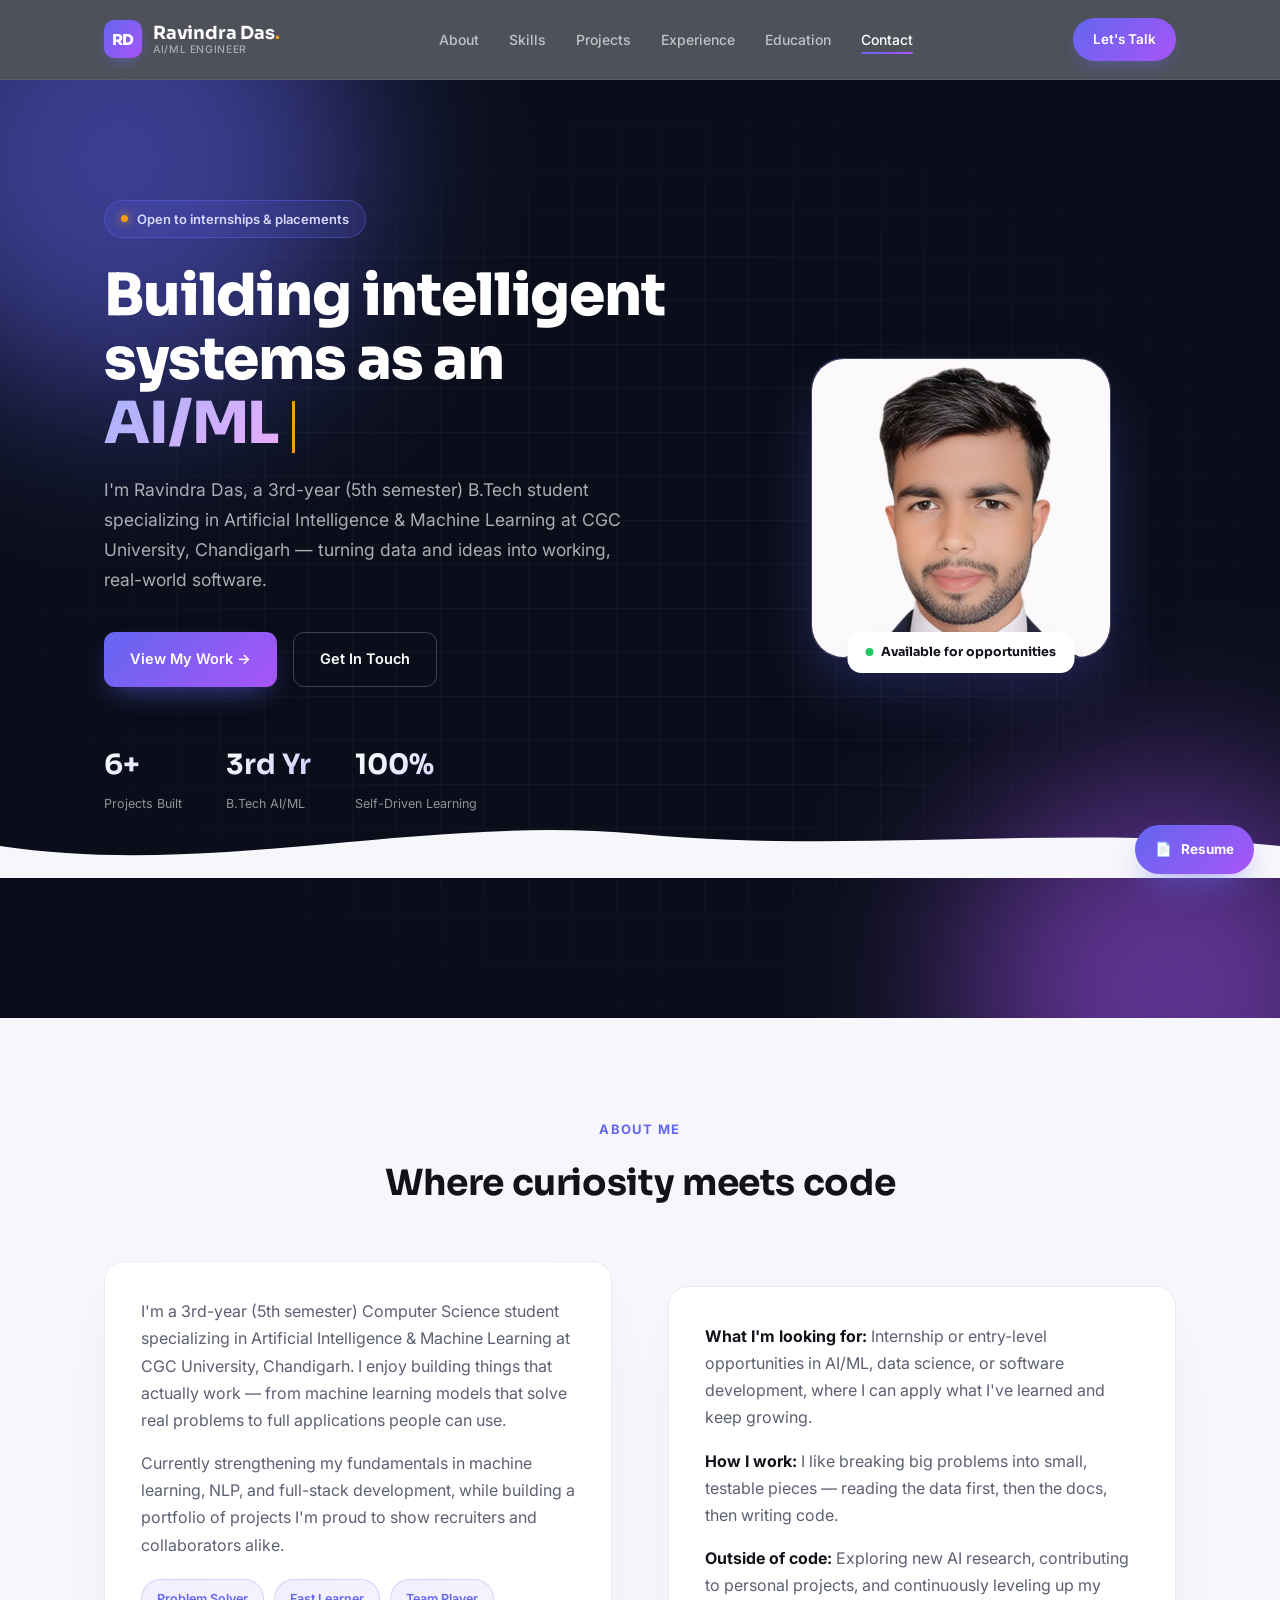
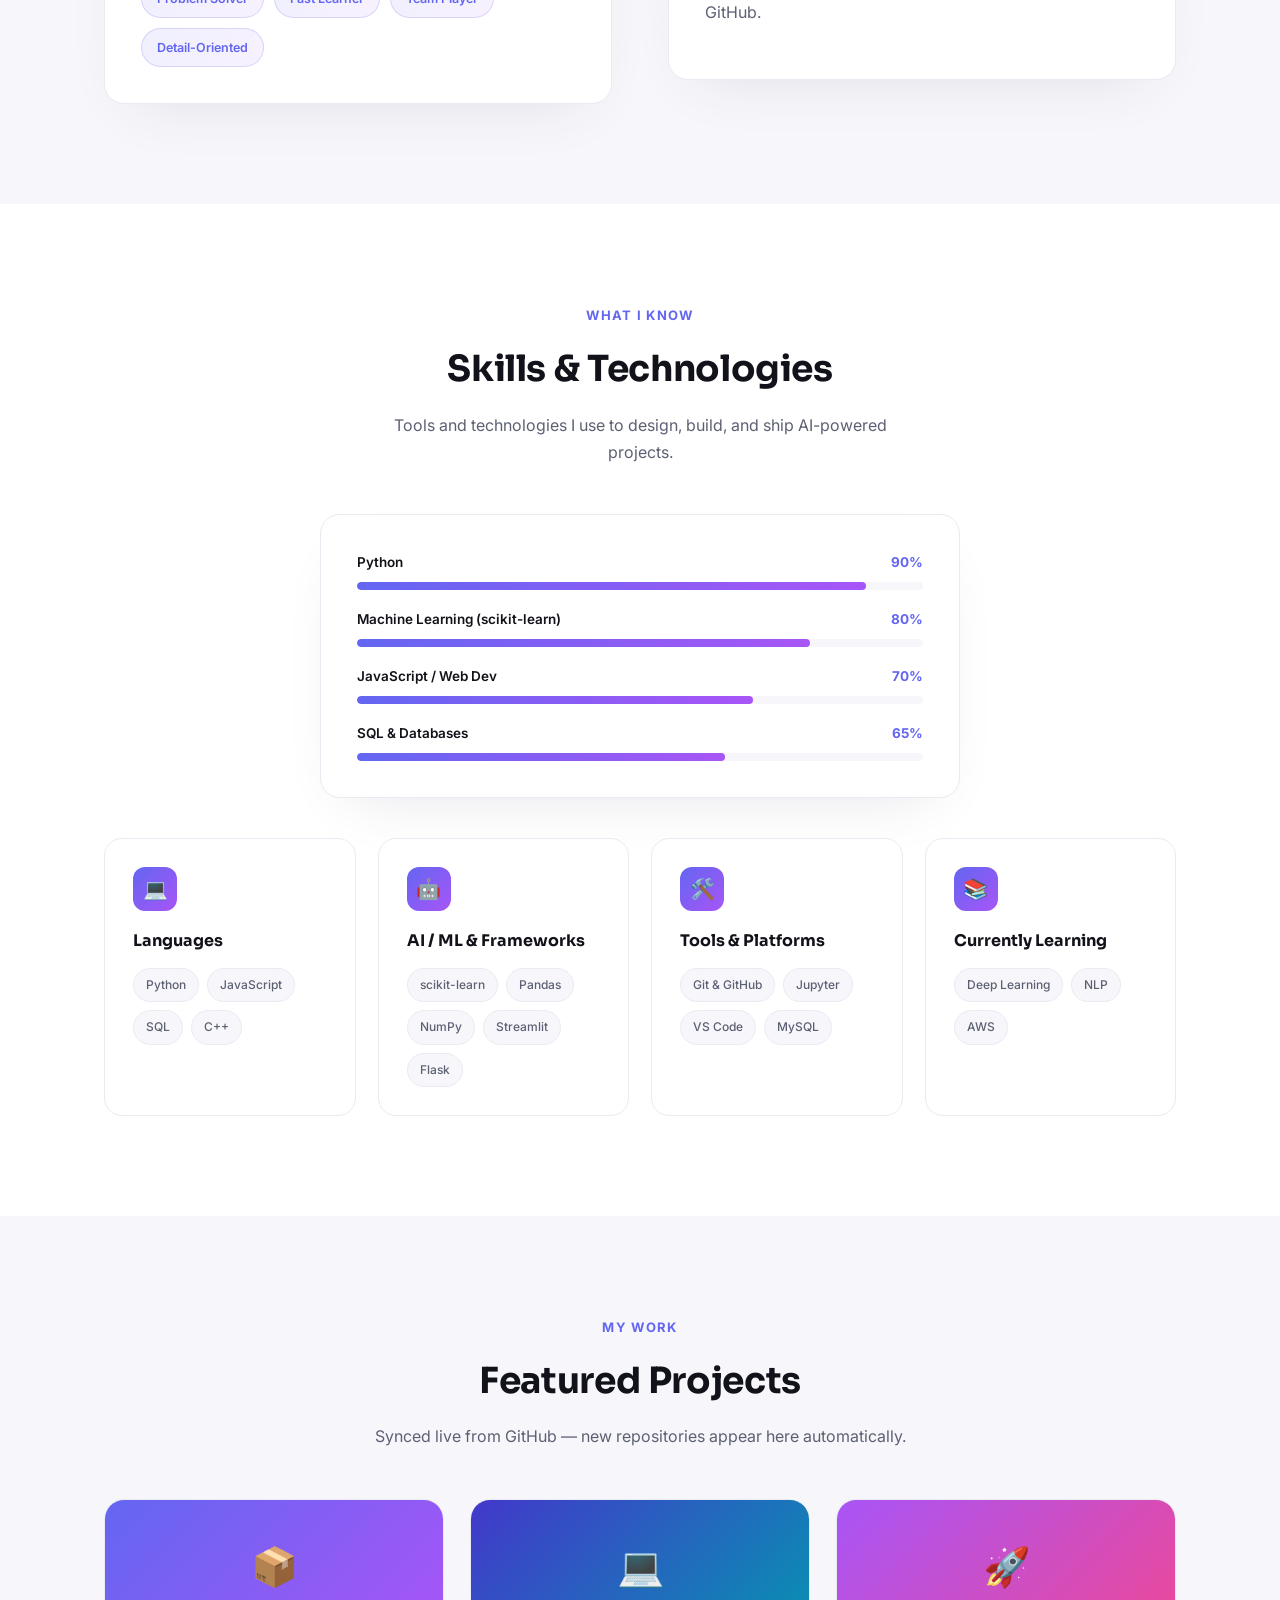
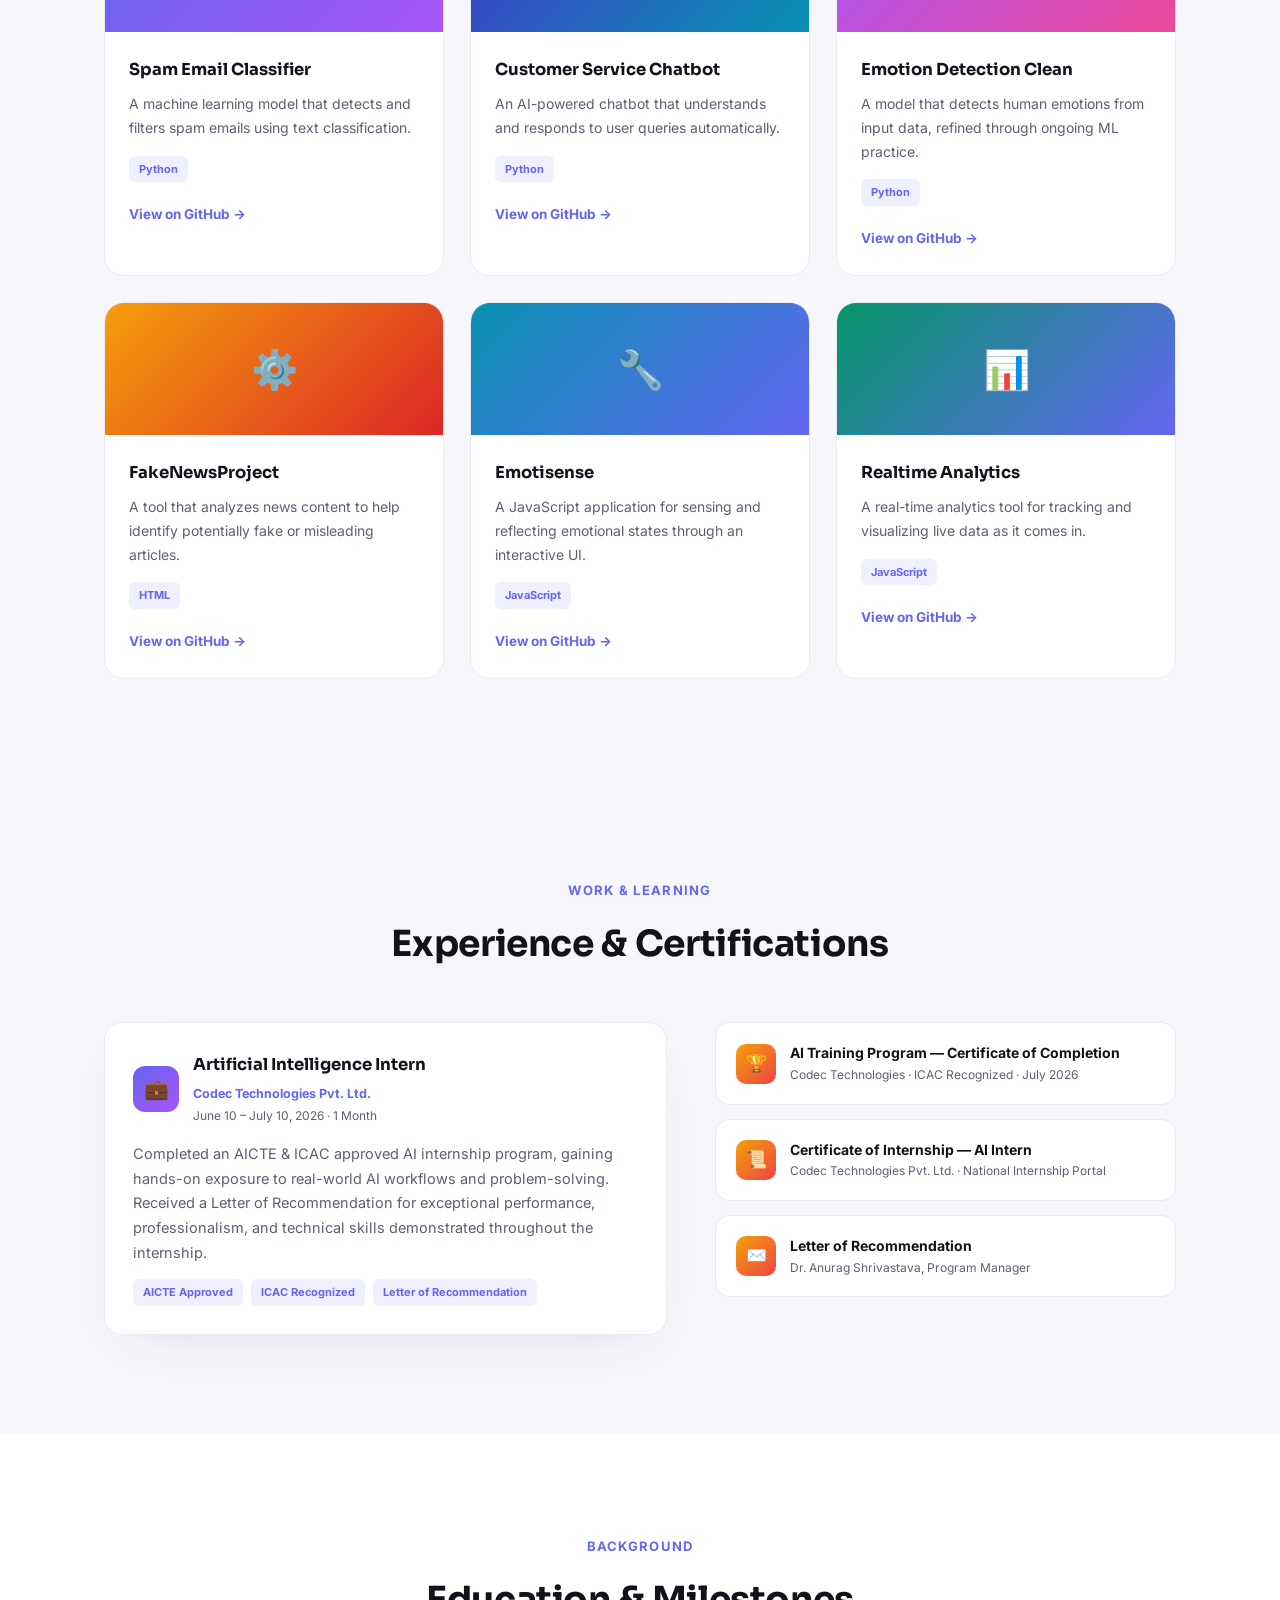
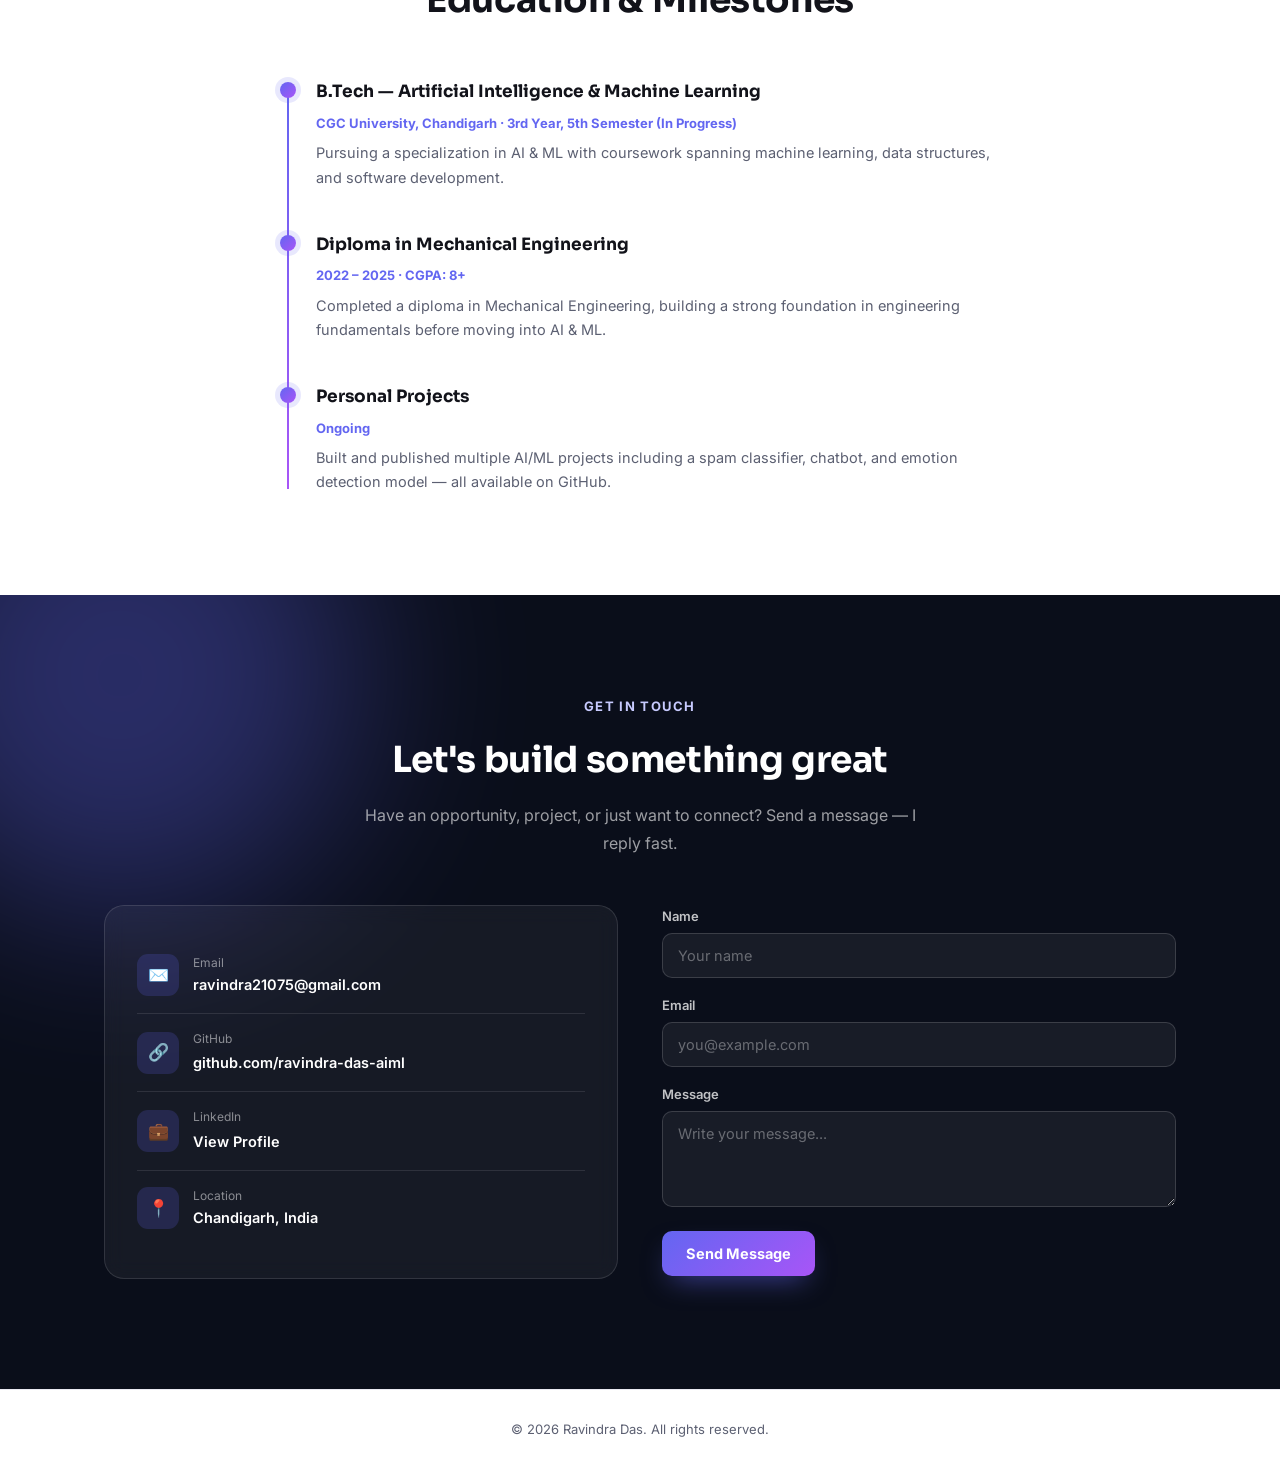
==== commit bc475588: "Add files via upload" ====
--- a/index.html
+++ b/index.html
@@ -376,63 +376,10 @@
     <div class="section-head reveal">
       <div class="section-label">My Work</div>
       <div class="section-title">Featured Projects</div>
-      <p class="section-desc">A few things I've built while learning AI & Machine Learning — see the code on GitHub.</p>
-    </div>
-    <div class="project-grid">
-      <div class="project-card reveal">
-        <div class="project-thumb t1">📧</div>
-        <div class="project-body">
-          <h3>Spam Email Classifier</h3>
-          <p>A machine learning model that detects and filters spam emails using text classification.</p>
-          <div class="project-tags"><span>Python</span><span>scikit-learn</span><span>NLP</span></div>
-          <a class="project-link" href="https://github.com/ravindra-das-aiml/Spam_Email_Classifier" target="_blank" rel="noopener">View on GitHub →</a>
-        </div>
-      </div>
-      <div class="project-card reveal">
-        <div class="project-thumb t2">💬</div>
-        <div class="project-body">
-          <h3>Customer Service Chatbot</h3>
-          <p>An AI-powered chatbot that understands and responds to user queries automatically.</p>
-          <div class="project-tags"><span>Python</span><span>Streamlit</span></div>
-          <a class="project-link" href="https://github.com/ravindra-das-aiml/customer-service-chatbot" target="_blank" rel="noopener">View on GitHub →</a>
-        </div>
-      </div>
-      <div class="project-card reveal">
-        <div class="project-thumb t3">🙂</div>
-        <div class="project-body">
-          <h3>Emotion Detection</h3>
-          <p>A model that detects human emotions from input data, refined through ongoing ML practice.</p>
-          <div class="project-tags"><span>Python</span><span>ML</span></div>
-          <a class="project-link" href="https://github.com/ravindra-das-aiml/Emotion_Detection_Clean" target="_blank" rel="noopener">View on GitHub →</a>
-        </div>
-      </div>
-      <div class="project-card reveal">
-        <div class="project-thumb t4">📰</div>
-        <div class="project-body">
-          <h3>Fake News Detector</h3>
-          <p>A tool that analyzes news content to help identify potentially fake or misleading articles.</p>
-          <div class="project-tags"><span>HTML</span><span>ML</span></div>
-          <a class="project-link" href="https://github.com/ravindra-das-aiml/FakeNewsProject" target="_blank" rel="noopener">View on GitHub →</a>
-        </div>
-      </div>
-      <div class="project-card reveal">
-        <div class="project-thumb t5">🎭</div>
-        <div class="project-body">
-          <h3>EmotiSense</h3>
-          <p>A JavaScript application for sensing and reflecting emotional states through an interactive UI.</p>
-          <div class="project-tags"><span>JavaScript</span></div>
-          <a class="project-link" href="https://github.com/ravindra-das-aiml/emotisense" target="_blank" rel="noopener">View on GitHub →</a>
-        </div>
-      </div>
-      <div class="project-card reveal">
-        <div class="project-thumb t6">📊</div>
-        <div class="project-body">
-          <h3>Realtime Analytics</h3>
-          <p>A real-time analytics tool for tracking and visualizing live data as it comes in.</p>
-          <div class="project-tags"><span>JavaScript</span></div>
-          <a class="project-link" href="https://github.com/ravindra-das-aiml/realtime-analytics" target="_blank" rel="noopener">View on GitHub →</a>
-        </div>
-      </div>
+      <p class="section-desc">Synced live from GitHub — new repositories appear here automatically.</p>
+    </div>
+    <div class="project-grid" id="projectGrid">
+      <p style="color:var(--ink-muted); font-size:14px; grid-column: 1/-1; text-align:center;">Loading projects from GitHub…</p>
     </div>
   </div>
 </section>
@@ -566,6 +513,59 @@
 
 <script>
   document.getElementById('year').textContent = new Date().getFullYear();
+
+  // ---------- Auto-sync projects from GitHub ----------
+  const GITHUB_USERNAME = 'ravindra-das-aiml';
+  const THUMB_CLASSES = ['t1','t2','t3','t4','t5','t6'];
+  const THUMB_EMOJIS = ['📦','💻','🚀','⚙️','🔧','📊','🤖','🌐'];
+  // Fallback list used only if the GitHub API request fails (e.g. rate limit, offline)
+  const FALLBACK_PROJECTS = [
+    { name: 'Spam_Email_Classifier', description: 'A machine learning model that detects and filters spam emails using text classification.', html_url: 'https://github.com/ravindra-das-aiml/Spam_Email_Classifier', language: 'Python' },
+    { name: 'customer-service-chatbot', description: 'An AI-powered chatbot that understands and responds to user queries automatically.', html_url: 'https://github.com/ravindra-das-aiml/customer-service-chatbot', language: 'Python' },
+    { name: 'Emotion_Detection_Clean', description: 'A model that detects human emotions from input data, refined through ongoing ML practice.', html_url: 'https://github.com/ravindra-das-aiml/Emotion_Detection_Clean', language: 'Python' },
+    { name: 'FakeNewsProject', description: 'A tool that analyzes news content to help identify potentially fake or misleading articles.', html_url: 'https://github.com/ravindra-das-aiml/FakeNewsProject', language: 'HTML' },
+    { name: 'emotisense', description: 'A JavaScript application for sensing and reflecting emotional states through an interactive UI.', html_url: 'https://github.com/ravindra-das-aiml/emotisense', language: 'JavaScript' },
+    { name: 'realtime-analytics', description: 'A real-time analytics tool for tracking and visualizing live data as it comes in.', html_url: 'https://github.com/ravindra-das-aiml/realtime-analytics', language: 'JavaScript' }
+  ];
+
+  function formatRepoName(name){
+    return name.replace(/[-_]/g, ' ').replace(/\b\w/g, c => c.toUpperCase());
+  }
+
+  function renderProjects(repos){
+    const grid = document.getElementById('projectGrid');
+    if(!grid) return;
+    if(!repos || repos.length === 0){
+      grid.innerHTML = '<p style="color:var(--ink-muted); font-size:14px; grid-column: 1/-1; text-align:center;">No public repositories found yet.</p>';
+      return;
+    }
+    grid.innerHTML = repos.map((repo, i) => {
+      const thumbClass = THUMB_CLASSES[i % THUMB_CLASSES.length];
+      const emoji = THUMB_EMOJIS[i % THUMB_EMOJIS.length];
+      const desc = repo.description || 'A project built and published on GitHub.';
+      const lang = repo.language || 'Code';
+      return `
+        <div class="project-card reveal in">
+          <div class="project-thumb ${thumbClass}">${emoji}</div>
+          <div class="project-body">
+            <h3>${formatRepoName(repo.name)}</h3>
+            <p>${desc}</p>
+            <div class="project-tags"><span>${lang}</span></div>
+            <a class="project-link" href="${repo.html_url}" target="_blank" rel="noopener">View on GitHub →</a>
+          </div>
+        </div>`;
+    }).join('');
+  }
+
+  fetch(`https://api.github.com/users/${GITHUB_USERNAME}/repos?sort=updated&per_page=12`)
+    .then(res => { if(!res.ok) throw new Error('GitHub API error'); return res.json(); })
+    .then(repos => {
+      const filtered = repos
+        .filter(r => !r.fork && r.name.toLowerCase() !== `${GITHUB_USERNAME}.github.io`)
+        .slice(0, 6);
+      renderProjects(filtered.length ? filtered : FALLBACK_PROJECTS);
+    })
+    .catch(() => renderProjects(FALLBACK_PROJECTS));
 
   // Reveal on scroll
   const els = document.querySelectorAll('.reveal');
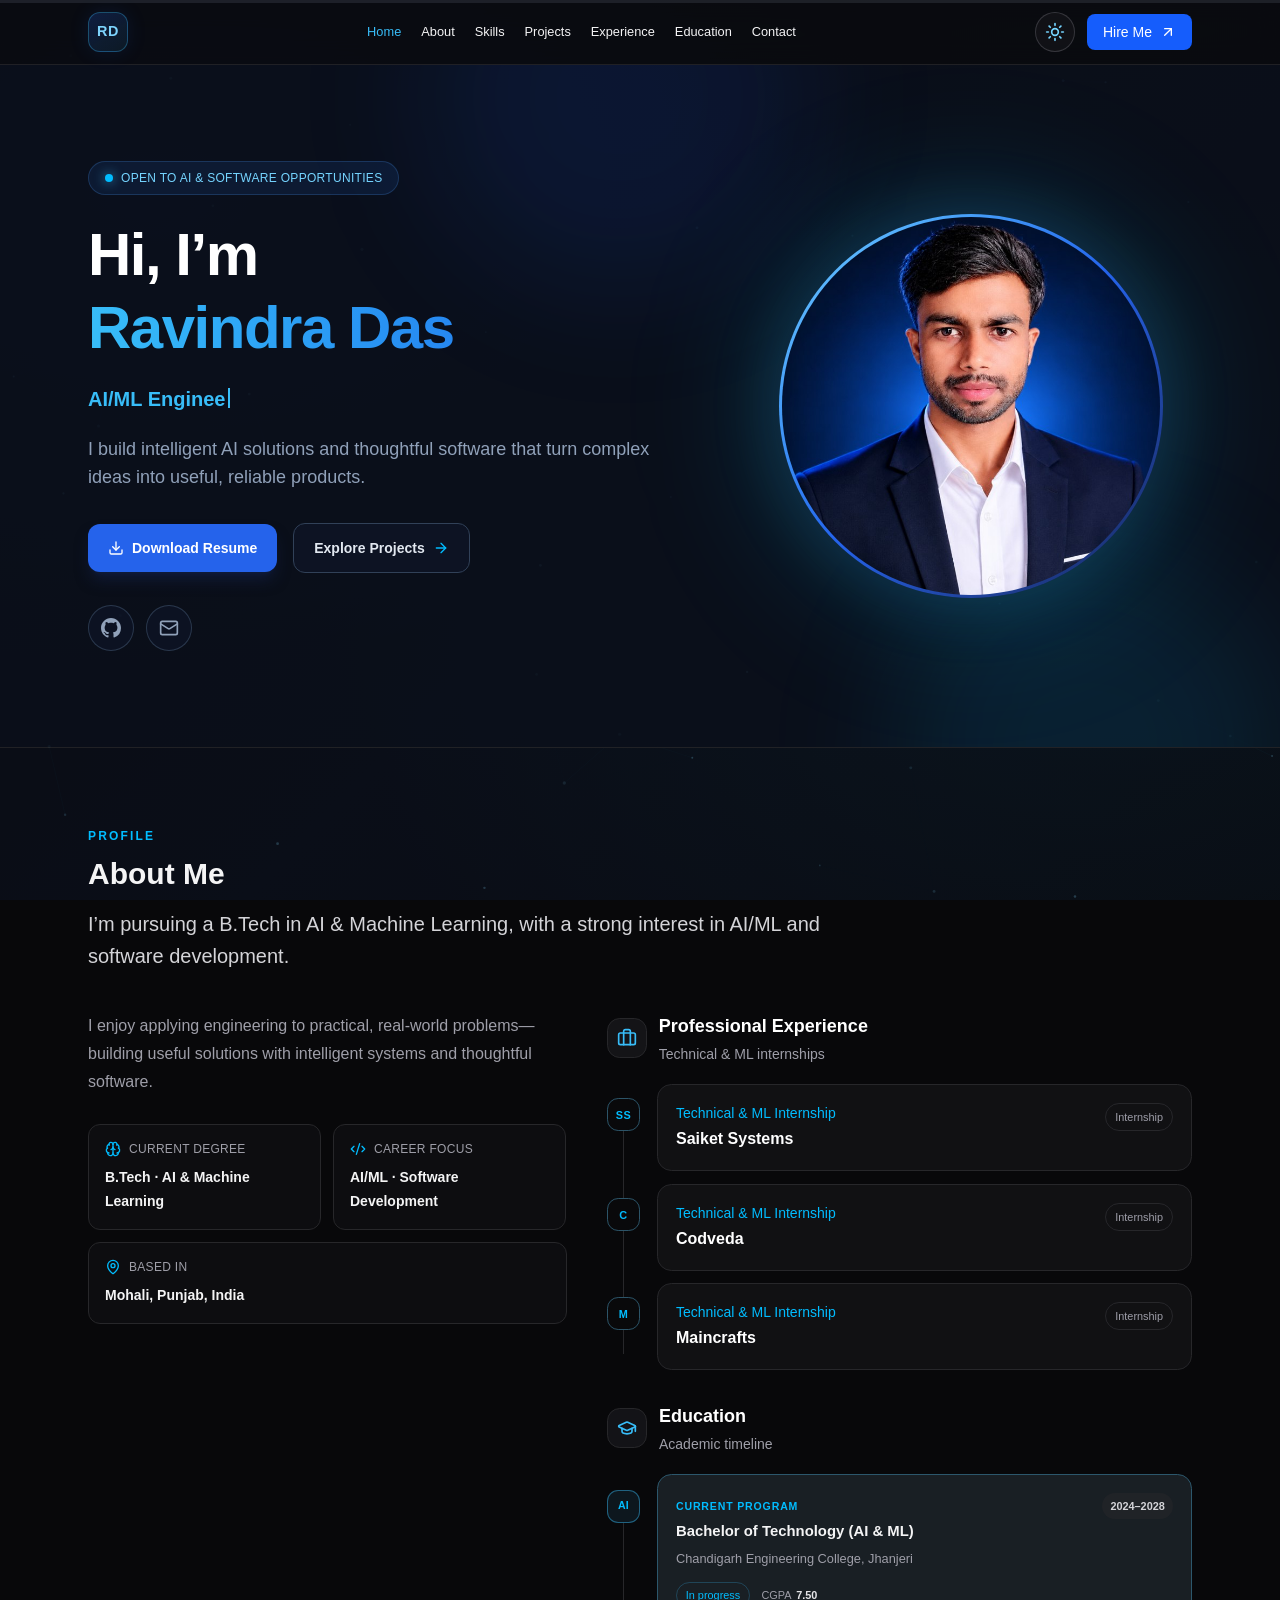
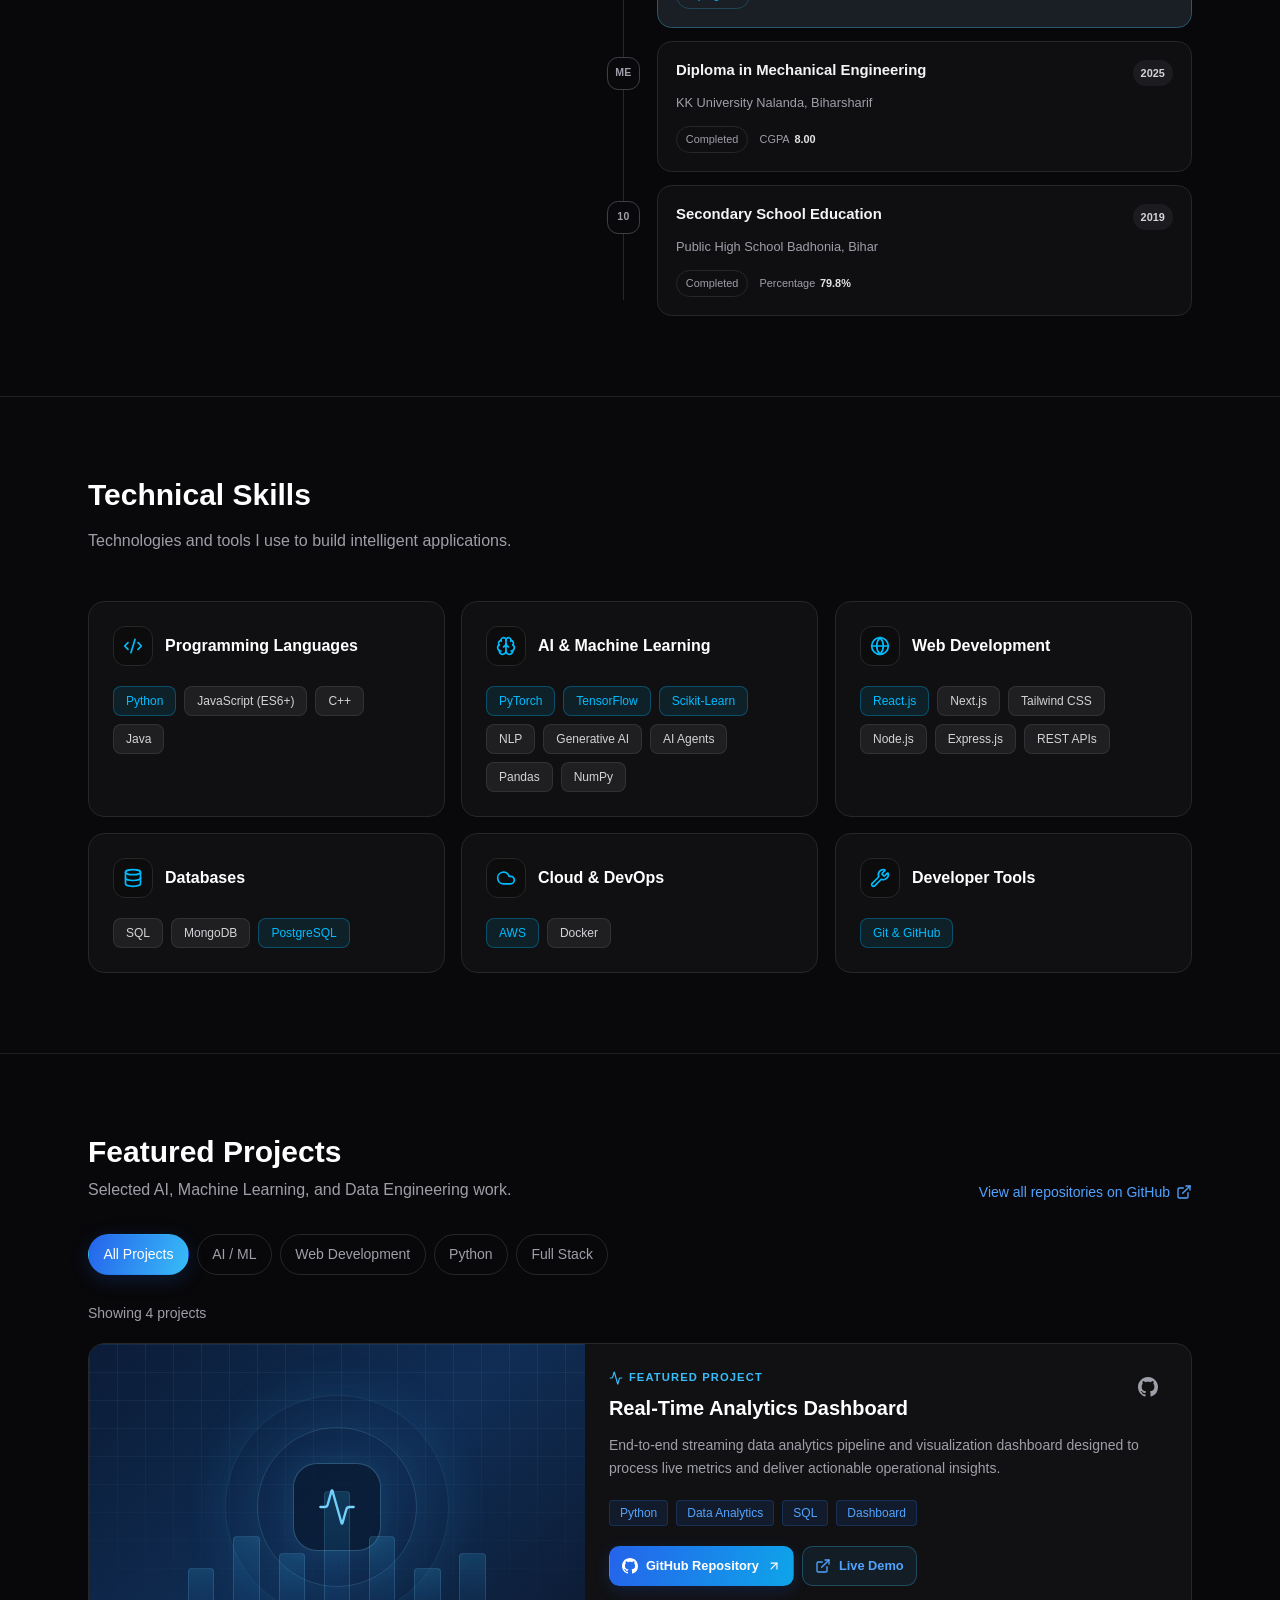
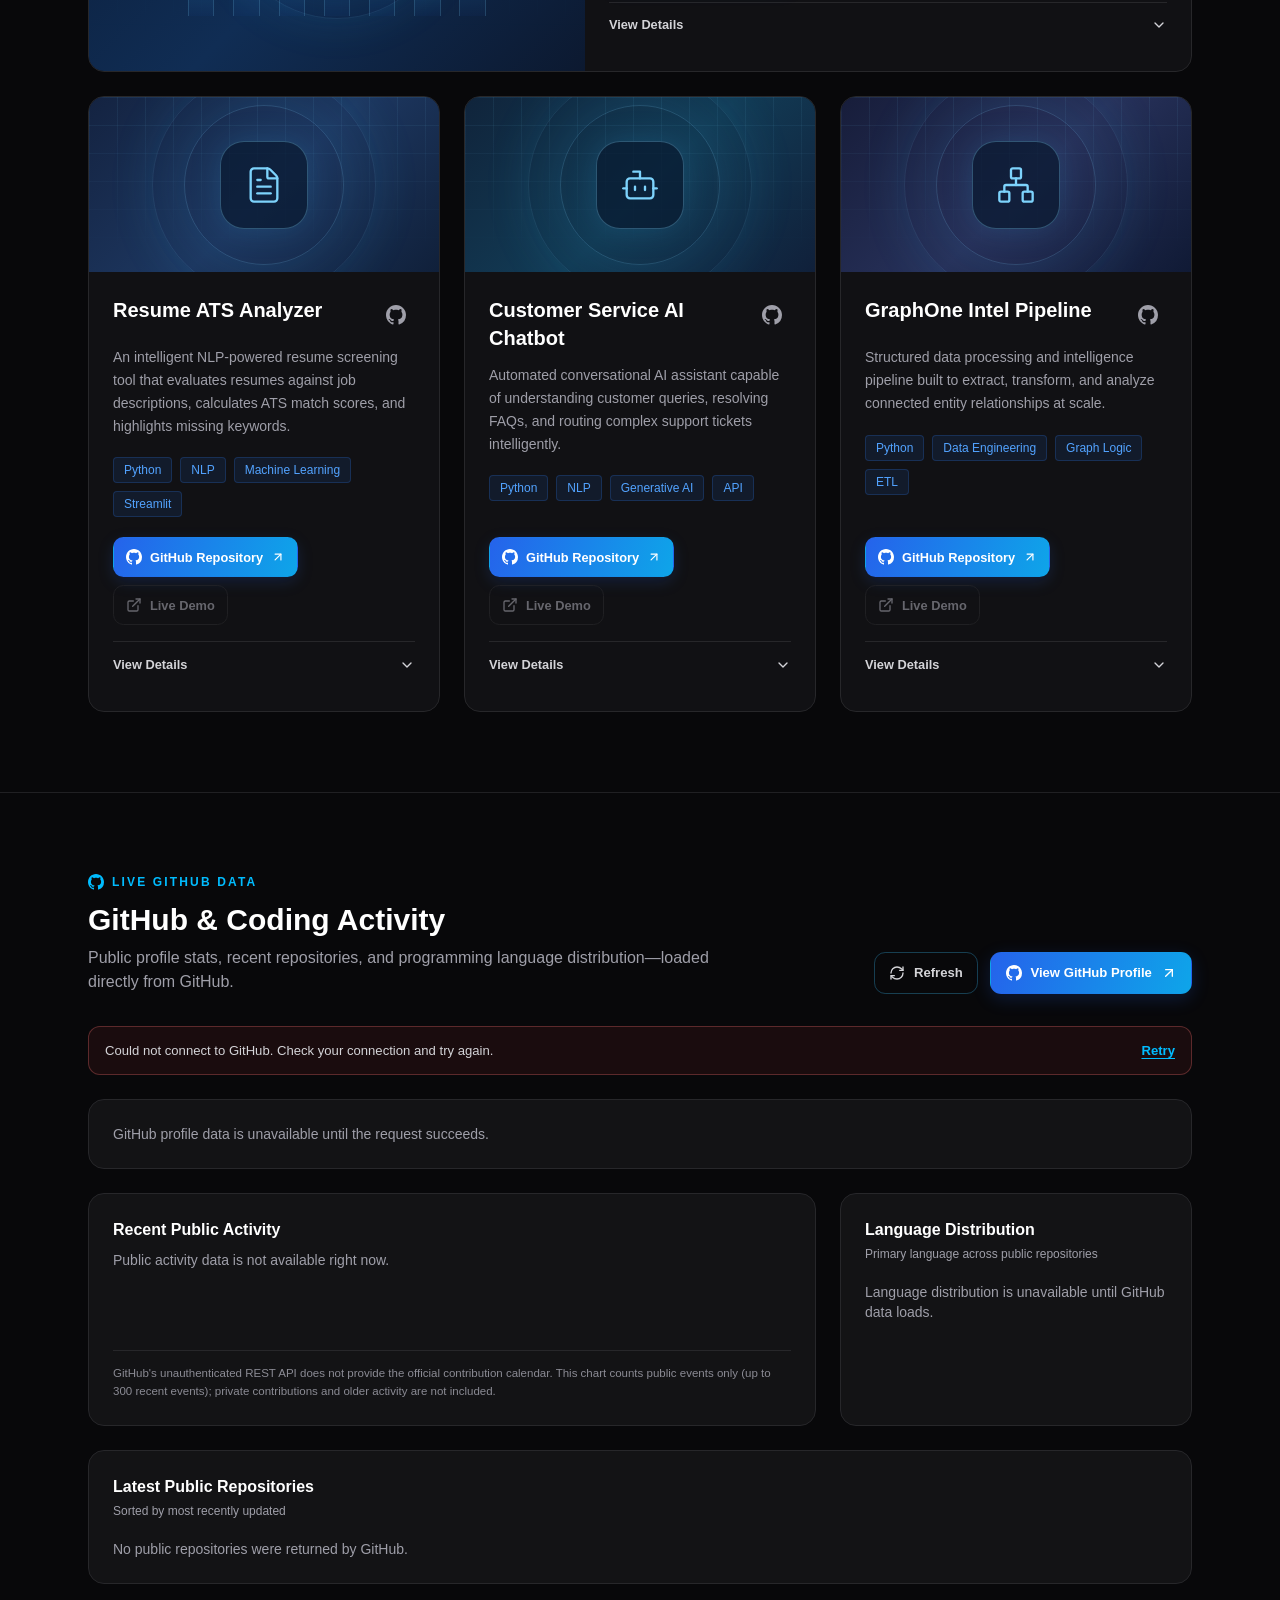
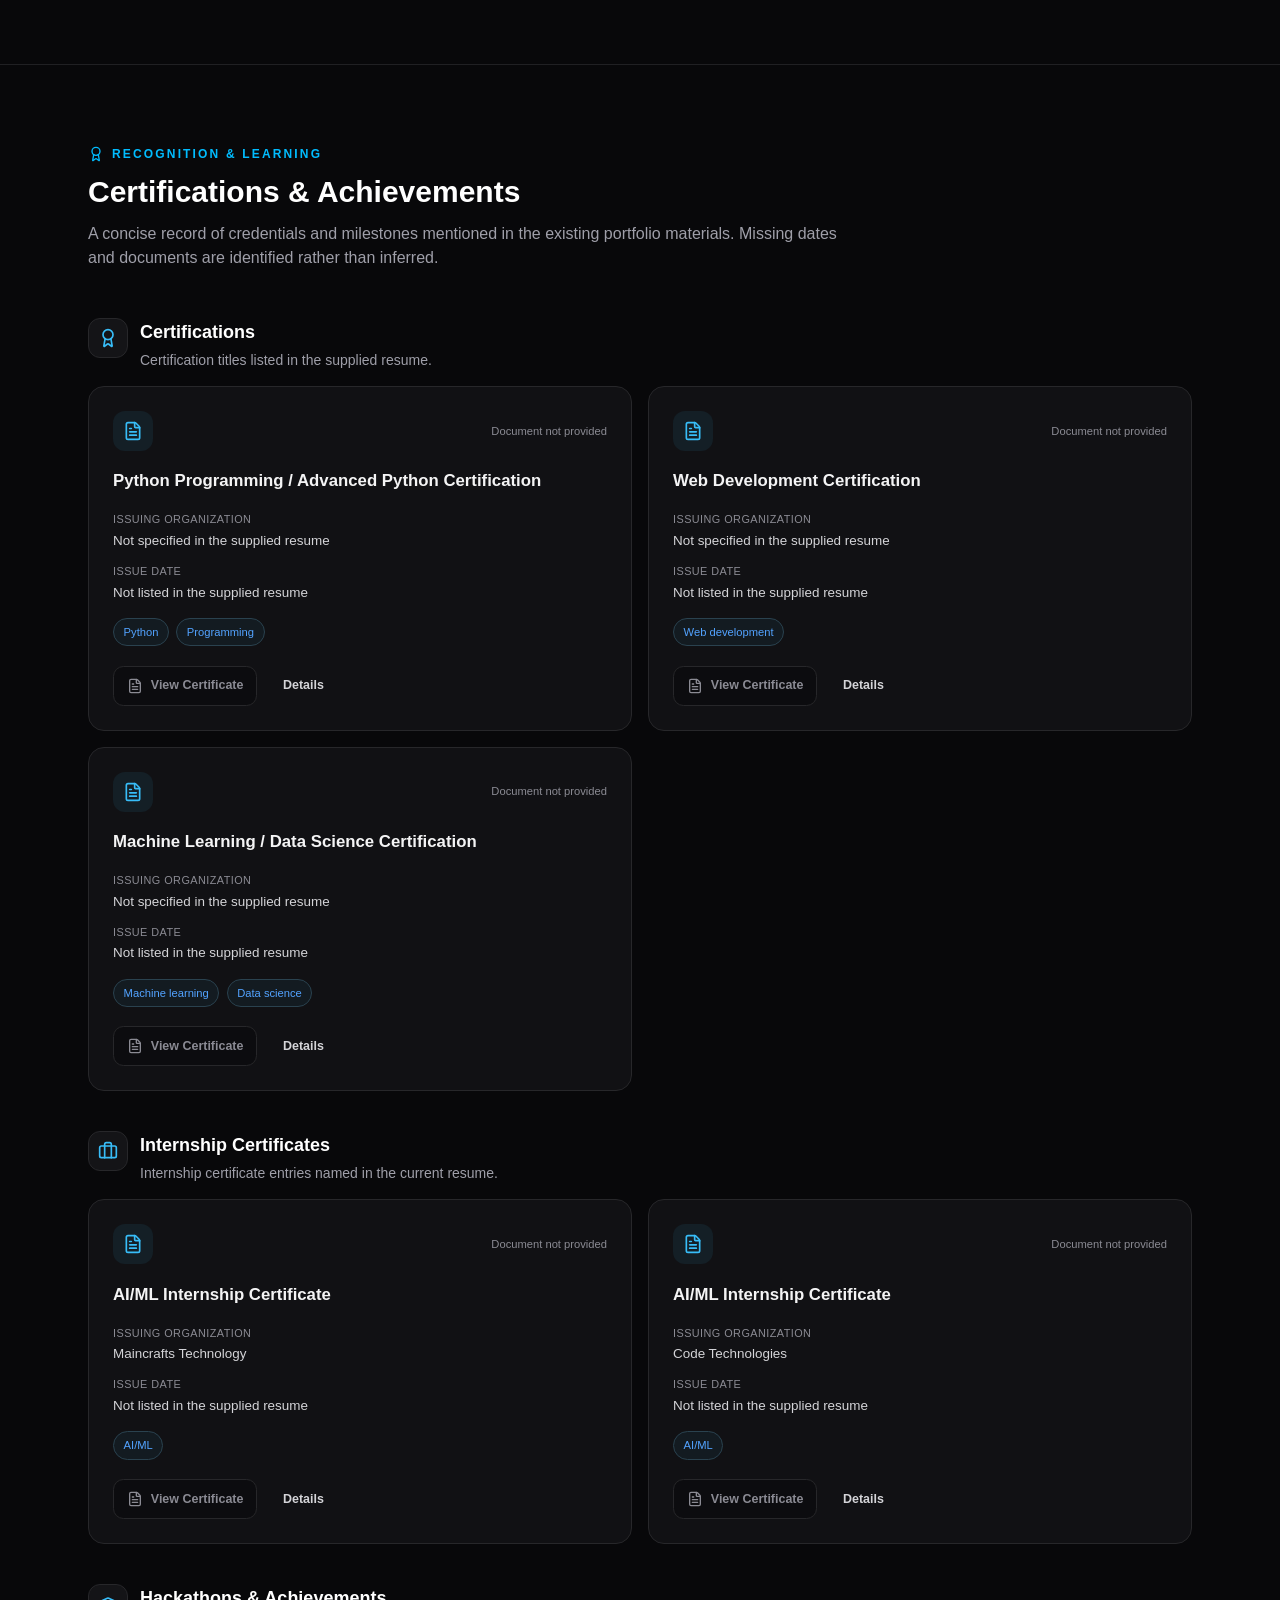
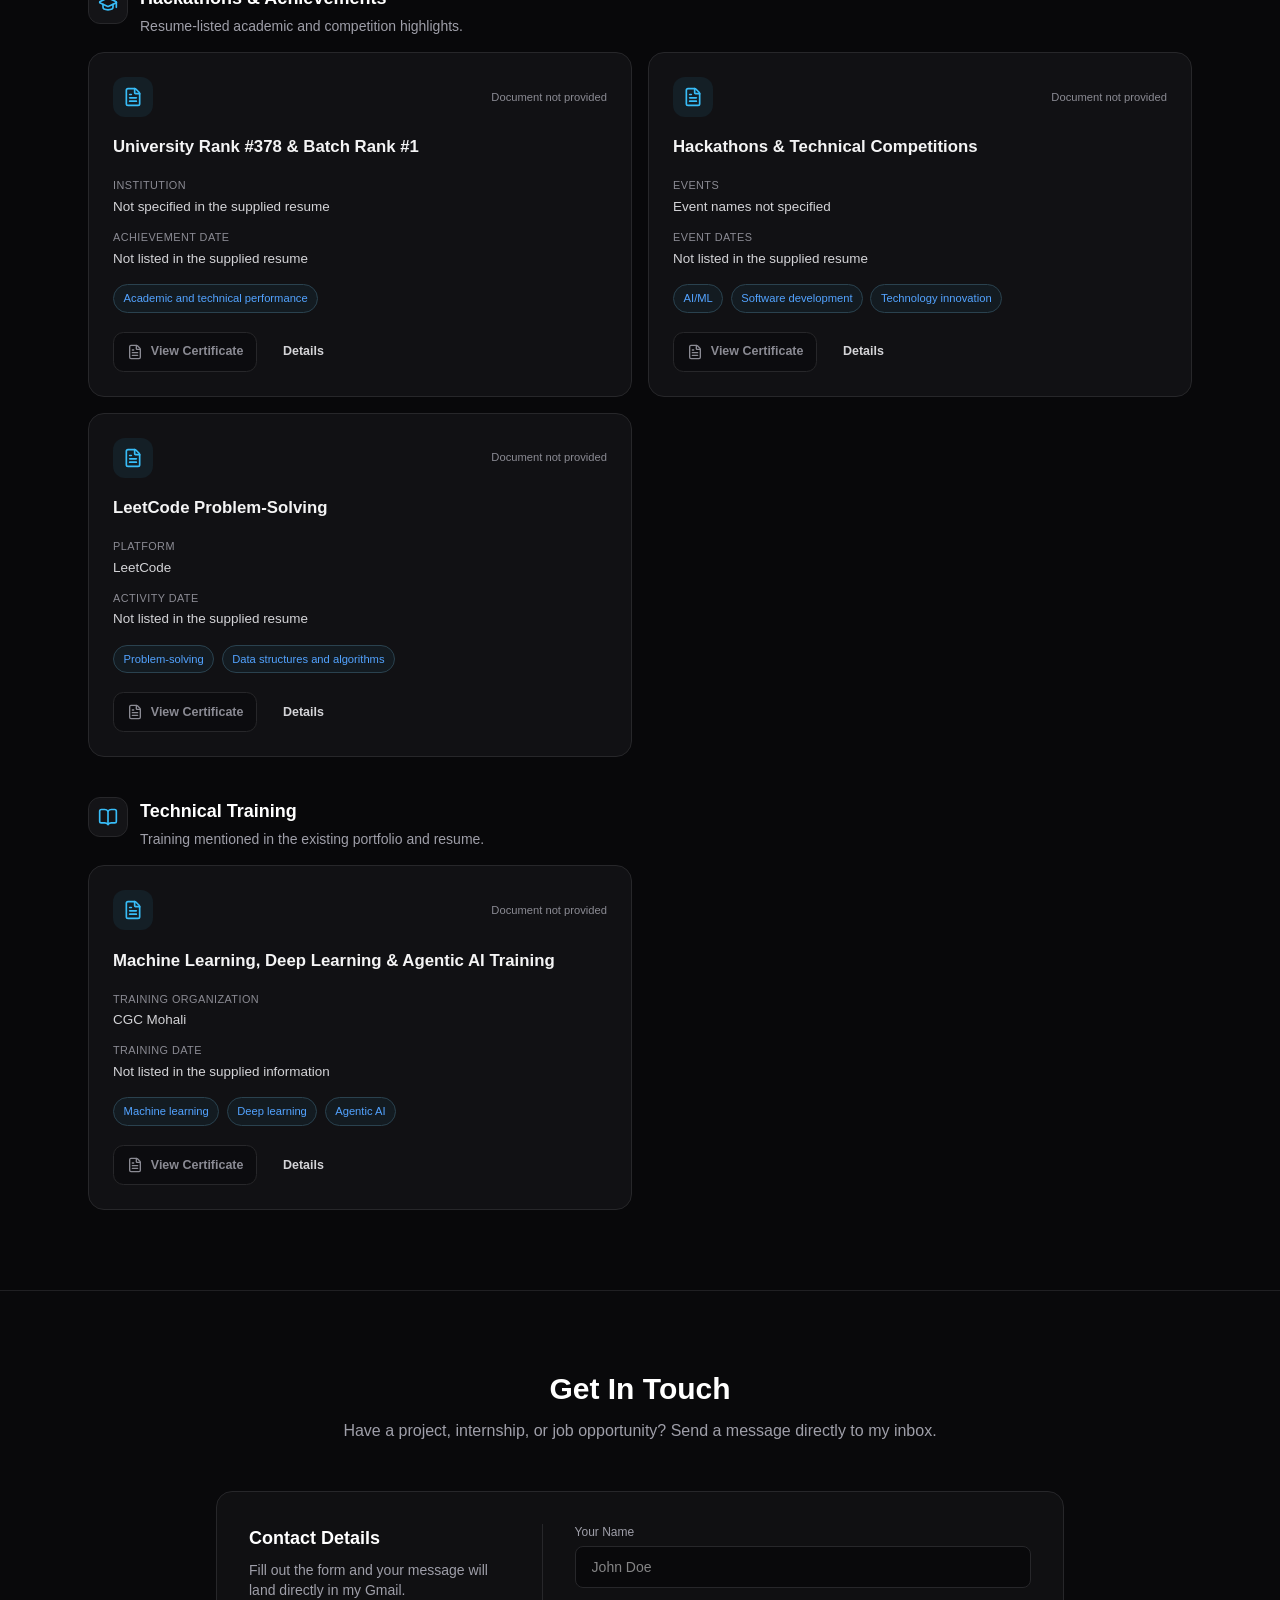
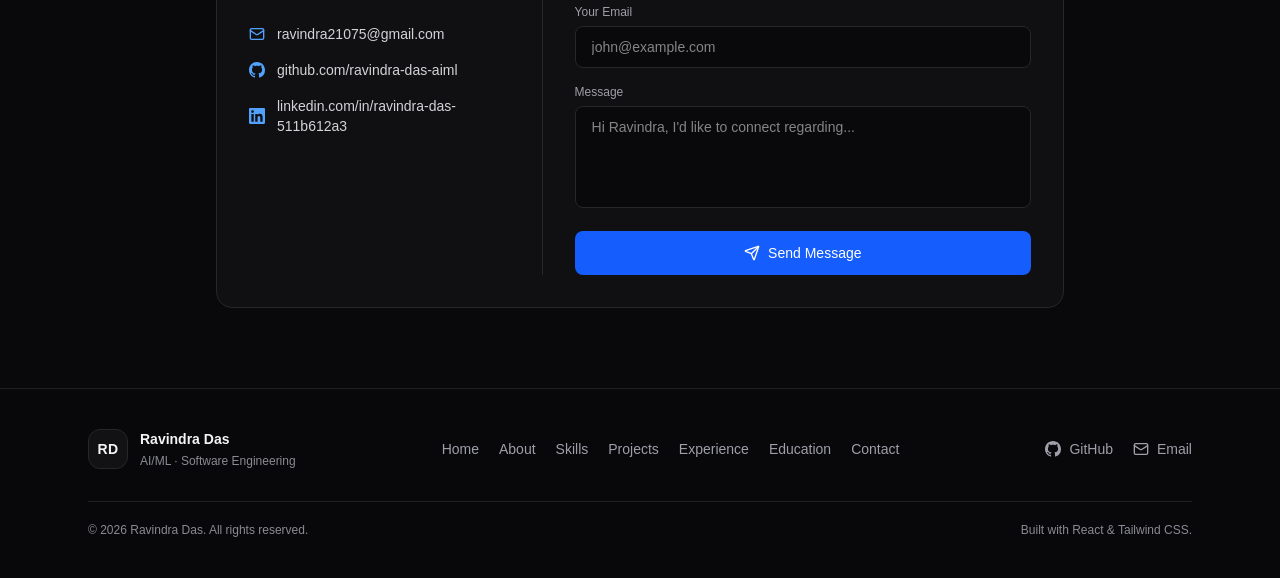
==== commit 584f08a9: "Update portfolio website" ====
--- a/index.html
+++ b/index.html
@@ -1,707 +1,55 @@
-<!DOCTYPE html>
-<html lang="en">
-<head>
-<meta charset="UTF-8">
-<meta name="viewport" content="width=device-width, initial-scale=1.0">
-<title>Ravindra Das — AI/ML Engineer Portfolio</title>
-<link rel="preconnect" href="https://fonts.googleapis.com">
-<link href="https://fonts.googleapis.com/css2?family=Sora:wght@400;500;600;700;800&family=Inter:wght@400;500;600;700&display=swap" rel="stylesheet">
-<style>
-  :root{
-    --navy: #0a0e1a;
-    --navy-2: #0f1526;
-    --indigo: #6366f1;
-    --violet: #a855f7;
-    --gold: #f59e0b;
-    --white: #ffffff;
-    --bg-soft: #f7f7fb;
-    --ink: #12131a;
-    --ink-muted: #5c6072;
-    --border: #eaeaf2;
-    --heading: 'Sora', sans-serif;
-    --body: 'Inter', sans-serif;
-  }
-  *{ box-sizing:border-box; margin:0; padding:0; }
-  html{ scroll-behavior: smooth; }
-  @media (prefers-reduced-motion: reduce){
-    html{ scroll-behavior:auto; }
-    *{ animation-duration:.01ms !important; transition-duration:.01ms !important; }
-  }
-  body{ font-family: var(--body); color: var(--ink); background: var(--white); line-height:1.7; overflow-x:hidden; }
-  a{ text-decoration:none; color:inherit; }
-  :focus-visible{ outline: 2px solid var(--indigo); outline-offset:3px; border-radius:4px; }
-  section{ scroll-margin-top: 76px; }
-  .wrap{ max-width: 1120px; margin:0 auto; padding: 0 24px; }
-
-  .reveal{ opacity:0; transform: translateY(28px); transition: opacity .7s ease, transform .7s ease; }
-  .reveal.in{ opacity:1; transform: translateY(0); }
-
-  header.nav{
-    position:sticky; top:0; z-index:200;
-    background: rgba(10,14,26,0.72); backdrop-filter: blur(14px);
-    border-bottom: 1px solid rgba(255,255,255,0.08);
-  }
-  .nav-inner{ max-width:1120px; margin:0 auto; padding:18px 24px; display:flex; align-items:center; justify-content:space-between; }
-  .brand{ display:flex; align-items:center; gap:11px; font-family: var(--heading); font-weight:700; font-size:18px; color:#fff; letter-spacing:-0.01em; }
-  .brand .mark{
-    width:38px; height:38px; border-radius:10px; flex-shrink:0;
-    background: linear-gradient(135deg, var(--indigo), var(--violet));
-    display:flex; align-items:center; justify-content:center;
-    font-family: var(--heading); font-weight:800; font-size:15px; color:#fff;
-    box-shadow: 0 6px 16px -6px rgba(99,102,241,0.7);
-  }
-  .brand .name{ display:flex; flex-direction:column; line-height:1.15; }
-  .brand .name b{ font-weight:700; }
-  .brand .name small{ font-family: var(--body); font-weight:500; font-size:10.5px; letter-spacing:.06em; text-transform:uppercase; color: rgba(255,255,255,0.5); }
-  .brand .dot{ color: var(--gold); }
-  .nav-links{ display:flex; gap:30px; list-style:none; }
-  .nav-links a{ font-size:14px; font-weight:500; color: rgba(255,255,255,0.65); transition: color .15s ease; }
-  .nav-links a:hover{ color:#fff; }
-  .nav-cta{
-    font-weight:600; font-size:13.5px; padding:10px 20px; border-radius:999px;
-    background: linear-gradient(135deg, var(--indigo), var(--violet)); color:#fff;
-    box-shadow: 0 8px 20px -8px rgba(99,102,241,0.6);
-  }
-
-  .hero{ position:relative; background: var(--navy); color:#fff; padding: 120px 0 140px; overflow:hidden; }
-  .orb{ position:absolute; border-radius:50%; filter: blur(90px); opacity:.55; pointer-events:none; }
-  .orb-1{ width:480px; height:480px; background: var(--indigo); top:-160px; left:-120px; animation: float1 14s ease-in-out infinite; }
-  .orb-2{ width:420px; height:420px; background: var(--violet); bottom:-180px; right:-100px; animation: float2 16s ease-in-out infinite; }
-  @keyframes float1{ 0%,100%{ transform: translate(0,0);} 50%{ transform: translate(40px,30px);} }
-  @keyframes float2{ 0%,100%{ transform: translate(0,0);} 50%{ transform: translate(-30px,-40px);} }
-  .grid-overlay{ position:absolute; inset:0; background-image: linear-gradient(rgba(255,255,255,0.035) 1px, transparent 1px), linear-gradient(90deg, rgba(255,255,255,0.035) 1px, transparent 1px); background-size: 44px 44px; mask-image: radial-gradient(ellipse at center, black 40%, transparent 80%); }
-
-  .hero-inner{ position:relative; z-index:2; display:grid; grid-template-columns: 1.15fr 0.85fr; gap:60px; align-items:center; }
-  .eyebrow{
-    display:inline-flex; align-items:center; gap:9px; font-size:13px; font-weight:600;
-    color: #d7d9ff; background: rgba(99,102,241,0.16); border:1px solid rgba(99,102,241,0.4);
-    padding:7px 16px; border-radius:999px; margin-bottom:26px;
-  }
-  .eyebrow .dot{ width:7px; height:7px; border-radius:50%; background: var(--gold); box-shadow: 0 0 10px var(--gold); }
-  h1.hero-title{
-    font-family: var(--heading); font-weight:800; font-size: clamp(36px, 5vw, 58px);
-    line-height:1.1; letter-spacing:-0.02em; margin-bottom:20px;
-  }
-  .grad-text{ background: linear-gradient(135deg, #a5b4fc, #f0abfc); -webkit-background-clip:text; background-clip:text; color:transparent; }
-  .hero-sub{ font-size:17.5px; color: rgba(255,255,255,0.66); max-width:540px; margin-bottom:38px; }
-  .hero-cta{ display:flex; gap:16px; flex-wrap:wrap; margin-bottom: 54px; }
-  .btn{ font-family: var(--body); font-weight:600; font-size:14.5px; padding:14px 26px; border-radius:11px; display:inline-flex; align-items:center; gap:9px; transition: transform .18s ease, box-shadow .18s ease; }
-  .btn-primary{ background: linear-gradient(135deg, var(--indigo), var(--violet)); color:#fff; box-shadow: 0 12px 28px -10px rgba(99,102,241,0.6); }
-  .btn-primary:hover{ transform: translateY(-3px); }
-  .btn-ghost{ border:1.5px solid rgba(255,255,255,0.22); color:#fff; }
-  .btn-ghost:hover{ border-color: rgba(255,255,255,0.55); transform: translateY(-3px); }
-
-  .stat-strip{ display:flex; gap:44px; flex-wrap:wrap; }
-  .stat-strip .stat b{ font-family: var(--heading); font-size:28px; display:block; background: linear-gradient(135deg,#fff,#c7cafe); -webkit-background-clip:text; background-clip:text; color:transparent; }
-  .stat-strip .stat span{ font-size:12.5px; color: rgba(255,255,255,0.55); }
-
-  .hero-photo{
-    position:relative; width:100%; max-width:300px; aspect-ratio:1/1; margin:0 auto; border-radius:32px;
-    background: linear-gradient(145deg, rgba(99,102,241,0.25), rgba(168,85,247,0.15));
-    border:1px solid rgba(255,255,255,0.15); display:flex; align-items:center; justify-content:center;
-    font-family: var(--heading); font-size:74px; font-weight:800; color:#fff;
-    box-shadow: 0 30px 70px -20px rgba(99,102,241,0.5);
-  }
-  .hero-photo .badge{
-    position:absolute; bottom:-16px; left:50%; transform: translateX(-50%);
-    background:#fff; color: var(--ink); border-radius:14px; padding:10px 18px; font-size:12.5px; font-weight:700;
-    box-shadow: 0 16px 34px -14px rgba(0,0,0,0.35); white-space:nowrap; display:flex; align-items:center; gap:8px;
-  }
-  .hero-photo .badge .dot{ width:8px; height:8px; border-radius:50%; background:#22c55e; }
-
-  .section-head{ margin-bottom:48px; text-align:center; }
-  .section-label{ font-size:13px; font-weight:700; letter-spacing:.1em; text-transform:uppercase; color: var(--indigo); margin-bottom:12px; }
-  .section-title{ font-family: var(--heading); font-size: clamp(26px,3.4vw,36px); font-weight:700; letter-spacing:-0.01em; }
-  .section-desc{ color: var(--ink-muted); margin-top:12px; max-width:560px; margin-left:auto; margin-right:auto; }
-
-  .about{ padding:100px 0; background: var(--bg-soft); }
-  .about-grid{ display:grid; grid-template-columns: 1fr 1fr; gap:56px; align-items:center; }
-  .about-card{ background:#fff; border:1px solid var(--border); border-radius:20px; padding:36px; box-shadow: 0 24px 60px -30px rgba(20,20,60,0.12); }
-  .about-card p{ color: var(--ink-muted); font-size:16px; margin-bottom:16px; }
-  .pill-list{ display:flex; flex-wrap:wrap; gap:10px; margin-top: 20px; }
-  .pill-list span{ font-size:12.5px; font-weight:600; padding:8px 15px; border-radius:999px; background: linear-gradient(135deg, rgba(99,102,241,0.1), rgba(168,85,247,0.08)); color: var(--indigo); border: 1px solid rgba(99,102,241,0.2); }
-
-  .skills{ padding:100px 0; }
-  .skill-grid{ display:grid; grid-template-columns: repeat(auto-fit, minmax(250px,1fr)); gap:22px; }
-  .skill-card{ background:#fff; border:1px solid var(--border); border-radius:18px; padding:28px; transition: transform .2s ease, box-shadow .2s ease; }
-  .skill-card:hover{ transform: translateY(-6px); box-shadow: 0 24px 50px -24px rgba(20,20,60,0.18); }
-  .skill-card .ic{ width:44px; height:44px; border-radius:12px; display:flex; align-items:center; justify-content:center; font-size:20px; margin-bottom:16px; background: linear-gradient(135deg, var(--indigo), var(--violet)); }
-  .skill-card h3{ font-family: var(--heading); font-size:16px; margin-bottom:14px; }
-  .tag-row{ display:flex; flex-wrap:wrap; gap:8px; }
-  .tag{ font-size:12px; font-weight:500; padding:6px 12px; border-radius:999px; background: var(--bg-soft); border:1px solid var(--border); color: var(--ink-muted); }
-
-  .projects{ padding:100px 0; background: var(--bg-soft); }
-  .project-grid{ display:grid; grid-template-columns: repeat(auto-fit, minmax(320px,1fr)); gap:26px; }
-  .project-card{ background:#fff; border-radius:20px; overflow:hidden; border:1px solid var(--border); transition: transform .25s ease, box-shadow .25s ease; }
-  .project-card:hover{ transform: translateY(-8px); box-shadow: 0 30px 60px -24px rgba(20,20,60,0.22); }
-  .project-thumb{ height:132px; display:flex; align-items:center; justify-content:center; font-size:38px; position:relative; }
-  .project-thumb.t1{ background: linear-gradient(135deg, #6366f1, #a855f7); }
-  .project-thumb.t2{ background: linear-gradient(135deg, #4338ca, #0891b2); }
-  .project-thumb.t3{ background: linear-gradient(135deg, #a855f7, #ec4899); }
-  .project-thumb.t4{ background: linear-gradient(135deg, #f59e0b, #dc2626); }
-  .project-thumb.t5{ background: linear-gradient(135deg, #0891b2, #6366f1); }
-  .project-thumb.t6{ background: linear-gradient(135deg, #059669, #6366f1); }
-  .project-body{ padding:24px; }
-  .project-body h3{ font-family: var(--heading); font-size:16.5px; margin-bottom:8px; }
-  .project-body p{ font-size:14px; color: var(--ink-muted); margin-bottom:16px; min-height:42px; }
-  .project-tags{ display:flex; flex-wrap:wrap; gap:6px; margin-bottom:18px; }
-  .project-tags span{ font-size:11px; font-weight:700; color: var(--indigo); background: rgba(99,102,241,0.1); padding:4px 10px; border-radius:6px; }
-  .project-link{ font-size:13.5px; font-weight:700; color: var(--indigo); display:inline-flex; align-items:center; gap:6px; }
-
-  .experience{ padding:100px 0; background: var(--bg-soft); }
-  .exp-grid{ display:grid; grid-template-columns: 1.1fr 0.9fr; gap:48px; align-items:start; }
-  .exp-card{ background:#fff; border:1px solid var(--border); border-radius:18px; padding:28px; box-shadow: 0 20px 50px -28px rgba(20,20,60,0.15); }
-  .exp-card .exp-top{ display:flex; align-items:center; gap:14px; margin-bottom:16px; }
-  .exp-card .exp-ic{ width:46px; height:46px; border-radius:12px; background: linear-gradient(135deg, var(--indigo), var(--violet)); display:flex; align-items:center; justify-content:center; font-size:20px; flex-shrink:0; }
-  .exp-card h3{ font-family: var(--heading); font-size:16.5px; margin-bottom:3px; }
-  .exp-card .exp-meta{ font-size:12.5px; color: var(--indigo); font-weight:700; }
-  .exp-card .exp-duration{ font-size:12px; color: var(--ink-muted); margin-top:2px; }
-  .exp-card p{ font-size:14.5px; color: var(--ink-muted); }
-  .exp-card .exp-badges{ display:flex; flex-wrap:wrap; gap:8px; margin-top:14px; }
-  .exp-card .exp-badges span{ font-size:11px; font-weight:700; color: var(--indigo); background: rgba(99,102,241,0.1); padding:4px 10px; border-radius:6px; }
-  .cert-list{ display:flex; flex-direction:column; gap:14px; }
-  .cert-card{ background:#fff; border:1px solid var(--border); border-radius:14px; padding:18px 20px; display:flex; align-items:center; gap:14px; transition: transform .18s ease, box-shadow .18s ease; }
-  .cert-card:hover{ transform: translateY(-3px); box-shadow: 0 16px 34px -20px rgba(20,20,60,0.2); }
-  .cert-card .cert-ic{ width:40px; height:40px; border-radius:10px; background: linear-gradient(135deg, var(--gold), #ef4444); display:flex; align-items:center; justify-content:center; font-size:17px; flex-shrink:0; color:#fff; }
-  .cert-card .cert-name{ font-size:14px; font-weight:700; }
-  .cert-card .cert-issuer{ font-size:12px; color: var(--ink-muted); }
-
-  .education{ padding:100px 0; }
-  .timeline{ max-width: 720px; margin:0 auto; position:relative; padding-left:36px; }
-  .timeline::before{ content:''; position:absolute; left:7px; top:6px; bottom:6px; width:2px; background: linear-gradient(180deg, var(--indigo), var(--violet)); }
-  .t-item{ position:relative; padding-bottom:40px; }
-  .t-item:last-child{ padding-bottom:0; }
-  .t-item::before{ content:''; position:absolute; left:-36px; top:4px; width:16px; height:16px; border-radius:50%; background: linear-gradient(135deg, var(--indigo), var(--violet)); box-shadow: 0 0 0 5px rgba(99,102,241,0.15); }
-  .t-item h3{ font-family: var(--heading); font-size:17px; margin-bottom:5px; }
-  .t-item .t-meta{ font-size:13px; color: var(--indigo); font-weight:700; margin-bottom:7px; }
-  .t-item p{ font-size:14.5px; color: var(--ink-muted); }
-
-  .contact{ padding:100px 0 110px; background: var(--navy); position:relative; overflow:hidden; }
-  .contact .section-label{ color:#c7cafe; }
-  .contact .section-title{ color:#fff; }
-  .contact .section-desc{ color: rgba(255,255,255,0.6); }
-  .contact-grid{ display:grid; grid-template-columns: 1fr 1fr; gap:44px; position:relative; z-index:2; }
-  .contact-card{ background: rgba(255,255,255,0.05); border:1px solid rgba(255,255,255,0.12); border-radius:20px; padding:32px; backdrop-filter: blur(10px); }
-  .contact-row{ display:flex; align-items:center; gap:14px; padding:15px 0; border-bottom:1px solid rgba(255,255,255,0.1); }
-  .contact-row:last-child{ border-bottom:none; }
-  .contact-row .ic{ width:42px; height:42px; border-radius:11px; background: rgba(99,102,241,0.2); display:flex; align-items:center; justify-content:center; font-size:17px; flex-shrink:0; }
-  .contact-row .label{ font-size:12px; color: rgba(255,255,255,0.5); }
-  .contact-row .value{ font-size:14.5px; font-weight:600; color:#fff; }
-  form.contact-form{ display:flex; flex-direction:column; gap:16px; }
-  .contact-form label{ font-size:13px; font-weight:600; margin-bottom:6px; display:block; color: rgba(255,255,255,0.75); }
-  .contact-form input, .contact-form textarea{
-    width:100%; border:1px solid rgba(255,255,255,0.15); border-radius:10px; padding:13px 15px;
-    font-family: var(--body); font-size:14.5px; background: rgba(255,255,255,0.06); color:#fff;
-  }
-  .contact-form input::placeholder, .contact-form textarea::placeholder{ color: rgba(255,255,255,0.35); }
-  .contact-form input:focus, .contact-form textarea:focus{ outline:none; border-color: var(--indigo); background: rgba(255,255,255,0.1); }
-  .contact-form button{
-    font-family: var(--body); font-weight:700; font-size:14.5px; background: linear-gradient(135deg, var(--indigo), var(--violet)); color:#fff;
-    border:none; padding:14px 24px; border-radius:10px; cursor:pointer; align-self:flex-start;
-    box-shadow: 0 12px 28px -10px rgba(99,102,241,0.6);
-  }
-
-  footer{ padding:28px 0; text-align:center; font-size:13px; color: var(--ink-muted); background:#fff; border-top:1px solid var(--border); }
-
-  /* ---------- Cursor glow ---------- */
-  .cursor-glow{
-    position: fixed; width: 420px; height: 420px; border-radius: 50%; pointer-events:none; z-index: 1;
-    background: radial-gradient(circle, rgba(99,102,241,0.16), transparent 70%);
-    transform: translate(-50%,-50%); transition: opacity .3s ease; opacity: 0;
-  }
-  @media (hover: hover){ .cursor-glow.active{ opacity:1; } }
-  @media (hover: none){ .cursor-glow{ display:none; } }
-
-  /* ---------- Wave divider ---------- */
-  .wave-divider{ display:block; width:100%; height:64px; margin-top:-2px; }
-
-  /* ---------- Typing effect ---------- */
-  .typing-role{ position:relative; }
-  .typing-cursor{ display:inline-block; width:3px; height:0.9em; background: var(--gold); margin-left:2px; vertical-align:middle; animation: tcursor 0.9s steps(1) infinite; }
-  @keyframes tcursor{ 50%{ opacity:0; } }
-
-  /* ---------- Skill bars ---------- */
-  .bar-list{ display:flex; flex-direction:column; gap:18px; }
-  .bar-item .bar-top{ display:flex; justify-content:space-between; font-size:13.5px; font-weight:600; margin-bottom:8px; }
-  .bar-item .bar-top span:last-child{ color: var(--indigo); font-weight:700; }
-  .bar-track{ height:8px; border-radius:999px; background: var(--bg-soft); overflow:hidden; }
-  .bar-fill{ height:100%; border-radius:999px; width:0%; background: linear-gradient(90deg, var(--indigo), var(--violet)); transition: width 1.2s cubic-bezier(.16,1,.3,1); }
-
-  /* ---------- Tilt card ---------- */
-  .project-card{ transform-style: preserve-3d; will-change: transform; }
-
-  /* ---------- Floating resume btn ---------- */
-  .floating-resume{
-    position: fixed; bottom: 26px; right: 26px; z-index: 300;
-    display:flex; align-items:center; gap:9px; padding: 13px 20px; border-radius: 999px;
-    background: linear-gradient(135deg, var(--indigo), var(--violet)); color:#fff; font-weight:700; font-size:13.5px;
-    box-shadow: 0 16px 34px -12px rgba(99,102,241,0.7); transition: transform .18s ease;
-  }
-  .floating-resume:hover{ transform: translateY(-3px) scale(1.03); }
-  @media (max-width: 640px){ .floating-resume span.txt{ display:none; } .floating-resume{ padding:14px; } }
-
-  /* ---------- Nav active ---------- */
-  .nav-links a.active{ color:#fff; }
-  .nav-links a{ position:relative; }
-  .nav-links a.active::after{ content:''; position:absolute; left:0; right:0; bottom:-6px; height:2px; background: linear-gradient(90deg, var(--indigo), var(--violet)); border-radius:2px; }
-
-  @media (max-width: 860px){
-    .hero-inner, .about-grid, .contact-grid{ grid-template-columns:1fr; }
-    .hero-photo{ order:-1; margin-bottom: 12px; }
-    .nav-links{ display:none; }
-    .stat-strip{ justify-content:space-between; }
-  }
-</style>
-</head>
-<body>
-
-<div class="cursor-glow" id="cursorGlow"></div>
-
-<header class="nav">
-  <div class="nav-inner">
-    <div class="brand">
-      <span class="mark">RD</span>
-      <span class="name"><b>Ravindra Das<span class="dot">.</span></b><small>AI/ML Engineer</small></span>
+<!doctype html>
+<html lang="en" data-theme="dark">
+  <head>
+    <meta charset="UTF-8" />
+    <link rel="icon" type="image/svg+xml" href="/rd-favicon.svg" />
+    <link
+      rel="preload"
+      as="image"
+      href="/ravindra-profile.jpg"
+      type="image/jpeg"
+      fetchpriority="high"
+    />
+    <meta name="viewport" content="width=device-width, initial-scale=1.0" />
+    <meta
+      name="description"
+      content="Ravindra Das is a B.Tech AI & Machine Learning student interested in AI/ML, software development, and practical real-world solutions."
+    />
+    <meta name="author" content="Ravindra Das" />
+    <meta property="og:type" content="website" />
+    <meta property="og:site_name" content="Ravindra Das" />
+    <meta property="og:title" content="Ravindra Das | AI/ML & Software Portfolio" />
+    <meta
+      property="og:description"
+      content="Explore Ravindra Das's interests in AI/ML, software development, and practical real-world solutions."
+    />
+    <script>
+      document.documentElement.classList.add('is-loading');
+      try {
+        const savedTheme = localStorage.getItem('portfolio-theme');
+        if (savedTheme === 'light' || savedTheme === 'dark') {
+          document.documentElement.dataset.theme = savedTheme;
+        }
+      } catch {
+        document.documentElement.dataset.theme = 'dark';
+      }
+    </script>
+    <style>html.is-loading,html.is-loading body{overflow:hidden}#site-preloader{z-index:20000;opacity:1;visibility:visible;background:#0b0f19;place-content:center;gap:20px;transition:opacity .38s,visibility .38s;display:grid;position:fixed;inset:0}#site-preloader.is-hidden{opacity:0;visibility:hidden;pointer-events:none}.preloader-emblem{border:1px solid #38bdf83d;border-radius:50%;place-items:center;width:104px;height:104px;display:grid;position:relative;box-shadow:0 0 36px #2563eb29}.preloader-emblem:before{border-radius:inherit;content:"";border:2px solid #38bdf8;border-color:#38bdf8 #38bdf847 #0000 #0000;animation:1.15s linear infinite preloader-ring-spin;position:absolute;inset:-4px}.preloader-initials{color:#e0f2fe;letter-spacing:.08em;text-shadow:0 0 18px #38bdf880;font:700 32px/1 system-ui,sans-serif}.preloader-progress{background:#94a3b833;border-radius:999px;width:96px;height:2px;overflow:hidden}.preloader-progress:after{border-radius:inherit;content:"";background:#38bdf8;width:36%;height:100%;animation:1.2s ease-in-out infinite preloader-progress-sweep;display:block;box-shadow:0 0 10px #38bdf88c}@keyframes preloader-ring-spin{to{transform:rotate(360deg)}}@keyframes preloader-progress-sweep{0%{transform:translate(-110%)}to{transform:translate(290%)}}@media (prefers-reduced-motion:reduce){#site-preloader,#site-preloader.is-hidden{transition:none}.preloader-emblem:before,.preloader-progress:after{animation:none}.preloader-progress:after{width:48%;transform:none}}</style>
+    <title>Ravindra Das | AI/ML &amp; Software Portfolio</title>
+    <script type="module" crossorigin src="/assets/index-COukYhAK.js"></script>
+    <link rel="stylesheet" crossorigin href="/assets/index-BLPUn8nc.css">
+  </head>
+  <body>
+    <div id="site-preloader" role="status" aria-label="Loading portfolio">
+      <div class="preloader-emblem" aria-hidden="true">
+        <span class="preloader-initials">RD</span>
+      </div>
+      <div
+        class="preloader-progress"
+        role="progressbar"
+        aria-label="Loading portfolio"
+      ></div>
     </div>
-    <ul class="nav-links" id="navLinks">
-      <li><a href="#about" data-nav="about">About</a></li>
-      <li><a href="#skills" data-nav="skills">Skills</a></li>
-      <li><a href="#projects" data-nav="projects">Projects</a></li>
-      <li><a href="#experience" data-nav="experience">Experience</a></li>
-      <li><a href="#education" data-nav="education">Education</a></li>
-      <li><a href="#contact" data-nav="contact">Contact</a></li>
-    </ul>
-    <a class="nav-cta" href="#contact">Let's Talk</a>
-  </div>
-</header>
-
-<section class="hero">
-  <div class="orb orb-1"></div>
-  <div class="orb orb-2"></div>
-  <div class="grid-overlay"></div>
-  <div class="wrap hero-inner">
-    <div>
-      <span class="eyebrow"><span class="dot"></span> Open to internships & placements</span>
-      <h1 class="hero-title">Building intelligent<br> systems as an <span class="grad-text typing-role"><span id="typingText"></span><span class="typing-cursor"></span></span></h1>
-      <p class="hero-sub">I'm Ravindra Das, a 3rd-year (5th semester) B.Tech student specializing in Artificial Intelligence & Machine Learning at CGC University, Chandigarh — turning data and ideas into working, real-world software.</p>
-      <div class="hero-cta">
-        <a class="btn btn-primary" href="#projects">View My Work →</a>
-        <a class="btn btn-ghost" href="#contact">Get In Touch</a>
-      </div>
-      <div class="stat-strip">
-        <div class="stat"><b class="counter" data-target="6" data-suffix="+">0</b><span>Projects Built</span></div>
-        <div class="stat"><b>3rd Yr</b><span>B.Tech AI/ML</span></div>
-        <div class="stat"><b class="counter" data-target="100" data-suffix="%">0</b><span>Self-Driven Learning</span></div>
-      </div>
-    </div>
-    <div class="hero-photo">
-      <img src="[data-uri]" alt="Ravindra Das" style="width:100%;height:100%;object-fit:cover;border-radius:32px;">
-      <div class="badge"><span class="dot"></span> Available for opportunities</div>
-    </div>
-  </div>
-  <svg class="wave-divider" viewBox="0 0 1440 64" preserveAspectRatio="none" xmlns="http://www.w3.org/2000/svg" style="position:relative; z-index:2;">
-    <path d="M0,32 C240,64 480,0 720,20 C960,40 1200,10 1440,32 L1440,64 L0,64 Z" fill="#f7f7fb"></path>
-  </svg>
-</section>
-
-<section id="about" class="about">
-  <div class="wrap">
-    <div class="section-head reveal">
-      <div class="section-label">About Me</div>
-      <div class="section-title">Where curiosity meets code</div>
-    </div>
-    <div class="about-grid">
-      <div class="about-card reveal">
-        <p>I'm a 3rd-year (5th semester) Computer Science student specializing in Artificial Intelligence & Machine Learning at CGC University, Chandigarh. I enjoy building things that actually work — from machine learning models that solve real problems to full applications people can use.</p>
-        <p>Currently strengthening my fundamentals in machine learning, NLP, and full-stack development, while building a portfolio of projects I'm proud to show recruiters and collaborators alike.</p>
-        <div class="pill-list">
-          <span>Problem Solver</span><span>Fast Learner</span><span>Team Player</span><span>Detail-Oriented</span>
-        </div>
-      </div>
-      <div class="about-card reveal">
-        <p><strong style="color:var(--ink)">What I'm looking for:</strong> Internship or entry-level opportunities in AI/ML, data science, or software development, where I can apply what I've learned and keep growing.</p>
-        <p><strong style="color:var(--ink)">How I work:</strong> I like breaking big problems into small, testable pieces — reading the data first, then the docs, then writing code.</p>
-        <p><strong style="color:var(--ink)">Outside of code:</strong> Exploring new AI research, contributing to personal projects, and continuously leveling up my GitHub.</p>
-      </div>
-    </div>
-  </div>
-</section>
-
-<section id="skills" class="skills">
-  <div class="wrap">
-    <div class="section-head reveal">
-      <div class="section-label">What I Know</div>
-      <div class="section-title">Skills & Technologies</div>
-      <p class="section-desc">Tools and technologies I use to design, build, and ship AI-powered projects.</p>
-    </div>
-    <div class="about-card reveal" style="max-width:640px; margin: 0 auto 40px;">
-      <div class="bar-list">
-        <div class="bar-item">
-          <div class="bar-top"><span>Python</span><span>90%</span></div>
-          <div class="bar-track"><div class="bar-fill" data-width="90"></div></div>
-        </div>
-        <div class="bar-item">
-          <div class="bar-top"><span>Machine Learning (scikit-learn)</span><span>80%</span></div>
-          <div class="bar-track"><div class="bar-fill" data-width="80"></div></div>
-        </div>
-        <div class="bar-item">
-          <div class="bar-top"><span>JavaScript / Web Dev</span><span>70%</span></div>
-          <div class="bar-track"><div class="bar-fill" data-width="70"></div></div>
-        </div>
-        <div class="bar-item">
-          <div class="bar-top"><span>SQL & Databases</span><span>65%</span></div>
-          <div class="bar-track"><div class="bar-fill" data-width="65"></div></div>
-        </div>
-      </div>
-    </div>
-    <div class="skill-grid">
-      <div class="skill-card reveal"><div class="ic">💻</div><h3>Languages</h3>
-        <div class="tag-row"><span class="tag">Python</span><span class="tag">JavaScript</span><span class="tag">SQL</span><span class="tag">C++</span></div>
-      </div>
-      <div class="skill-card reveal"><div class="ic">🤖</div><h3>AI / ML & Frameworks</h3>
-        <div class="tag-row"><span class="tag">scikit-learn</span><span class="tag">Pandas</span><span class="tag">NumPy</span><span class="tag">Streamlit</span><span class="tag">Flask</span></div>
-      </div>
-      <div class="skill-card reveal"><div class="ic">🛠️</div><h3>Tools & Platforms</h3>
-        <div class="tag-row"><span class="tag">Git & GitHub</span><span class="tag">Jupyter</span><span class="tag">VS Code</span><span class="tag">MySQL</span></div>
-      </div>
-      <div class="skill-card reveal"><div class="ic">📚</div><h3>Currently Learning</h3>
-        <div class="tag-row"><span class="tag">Deep Learning</span><span class="tag">NLP</span><span class="tag">AWS</span></div>
-      </div>
-    </div>
-  </div>
-</section>
-
-<section id="projects" class="projects">
-  <div class="wrap">
-    <div class="section-head reveal">
-      <div class="section-label">My Work</div>
-      <div class="section-title">Featured Projects</div>
-      <p class="section-desc">Synced live from GitHub — new repositories appear here automatically.</p>
-    </div>
-    <div class="project-grid" id="projectGrid">
-      <p style="color:var(--ink-muted); font-size:14px; grid-column: 1/-1; text-align:center;">Loading projects from GitHub…</p>
-    </div>
-  </div>
-</section>
-
-<section id="experience" class="experience">
-  <div class="wrap">
-    <div class="section-head reveal">
-      <div class="section-label">Work & Learning</div>
-      <div class="section-title">Experience & Certifications</div>
-    </div>
-    <div class="exp-grid">
-      <div class="exp-card reveal">
-        <div class="exp-top">
-          <div class="exp-ic">💼</div>
-          <div>
-            <h3>Artificial Intelligence Intern</h3>
-            <div class="exp-meta">Codec Technologies Pvt. Ltd.</div>
-            <div class="exp-duration">June 10 – July 10, 2026 · 1 Month</div>
-          </div>
-        </div>
-        <p>Completed an AICTE & ICAC approved AI internship program, gaining hands-on exposure to real-world AI workflows and problem-solving. Received a Letter of Recommendation for exceptional performance, professionalism, and technical skills demonstrated throughout the internship.</p>
-        <div class="exp-badges">
-          <span>AICTE Approved</span><span>ICAC Recognized</span><span>Letter of Recommendation</span>
-        </div>
-      </div>
-      <div class="cert-list reveal">
-        <div class="cert-card">
-          <div class="cert-ic">🏆</div>
-          <div>
-            <div class="cert-name">AI Training Program — Certificate of Completion</div>
-            <div class="cert-issuer">Codec Technologies · ICAC Recognized · July 2026</div>
-          </div>
-        </div>
-        <div class="cert-card">
-          <div class="cert-ic">📜</div>
-          <div>
-            <div class="cert-name">Certificate of Internship — AI Intern</div>
-            <div class="cert-issuer">Codec Technologies Pvt. Ltd. · National Internship Portal</div>
-          </div>
-        </div>
-        <div class="cert-card">
-          <div class="cert-ic">✉️</div>
-          <div>
-            <div class="cert-name">Letter of Recommendation</div>
-            <div class="cert-issuer">Dr. Anurag Shrivastava, Program Manager</div>
-          </div>
-        </div>
-      </div>
-    </div>
-  </div>
-</section>
-
-<section id="education" class="education">
-  <div class="wrap">
-    <div class="section-head reveal">
-      <div class="section-label">Background</div>
-      <div class="section-title">Education & Milestones</div>
-    </div>
-    <div class="timeline">
-      <div class="t-item reveal">
-        <h3>B.Tech — Artificial Intelligence & Machine Learning</h3>
-        <div class="t-meta">CGC University, Chandigarh · 3rd Year, 5th Semester (In Progress)</div>
-        <p>Pursuing a specialization in AI & ML with coursework spanning machine learning, data structures, and software development.</p>
-      </div>
-      <div class="t-item reveal">
-        <h3>Diploma in Mechanical Engineering</h3>
-        <div class="t-meta">2022 – 2025 · CGPA: 8+</div>
-        <p>Completed a diploma in Mechanical Engineering, building a strong foundation in engineering fundamentals before moving into AI & ML.</p>
-      </div>
-      <div class="t-item reveal">
-        <h3>Personal Projects</h3>
-        <div class="t-meta">Ongoing</div>
-        <p>Built and published multiple AI/ML projects including a spam classifier, chatbot, and emotion detection model — all available on GitHub.</p>
-      </div>
-    </div>
-  </div>
-</section>
-
-<section id="contact" class="contact">
-  <div class="orb orb-1" style="opacity:.35;"></div>
-  <div class="wrap">
-    <div class="section-head reveal">
-      <div class="section-label">Get In Touch</div>
-      <div class="section-title">Let's build something great</div>
-      <p class="section-desc">Have an opportunity, project, or just want to connect? Send a message — I reply fast.</p>
-    </div>
-    <div class="contact-grid">
-      <div class="contact-card reveal">
-        <div class="contact-row">
-          <div class="ic">✉️</div>
-          <div><div class="label">Email</div><div class="value">ravindra21075@gmail.com</div></div>
-        </div>
-        <div class="contact-row">
-          <div class="ic">🔗</div>
-          <div><div class="label">GitHub</div><a class="value" href="https://github.com/ravindra-das-aiml" target="_blank" rel="noopener">github.com/ravindra-das-aiml</a></div>
-        </div>
-        <div class="contact-row">
-          <div class="ic">💼</div>
-          <div><div class="label">LinkedIn</div><a class="value" href="https://www.linkedin.com/in/ravindra-das-511b612a3" target="_blank" rel="noopener">View Profile</a></div>
-        </div>
-        <div class="contact-row">
-          <div class="ic">📍</div>
-          <div><div class="label">Location</div><div class="value">Chandigarh, India</div></div>
-        </div>
-      </div>
-      <form id="contactForm" class="contact-form reveal" action="https://formspree.io/f/xppawqly" method="POST">
-        <div>
-          <label for="name">Name</label>
-          <input id="name" name="name" type="text" placeholder="Your name" required>
-        </div>
-        <div>
-          <label for="email">Email</label>
-          <input id="email" name="email" type="email" placeholder="you@example.com" required>
-        </div>
-        <div>
-          <label for="message">Message</label>
-          <textarea id="message" name="message" rows="4" placeholder="Write your message..." required></textarea>
-        </div>
-        <button type="submit" id="contactSubmitBtn">Send Message</button>
-        <p id="contactStatus" style="font-size:13px; margin-top:2px; display:none;"></p>
-      </form>
-    </div>
-  </div>
-</section>
-
-<a class="floating-resume" href="[data-uri]" download="Ravindra_Das_Resume.pdf" aria-label="Download resume">📄 <span class="txt">Resume</span></a>
-
-<footer>
-  © <span id="year"></span> Ravindra Das. All rights reserved.
-</footer>
-
-<script>
-  document.getElementById('year').textContent = new Date().getFullYear();
-
-  // ---------- Auto-sync projects from GitHub ----------
-  const GITHUB_USERNAME = 'ravindra-das-aiml';
-  const THUMB_CLASSES = ['t1','t2','t3','t4','t5','t6'];
-  const THUMB_EMOJIS = ['📦','💻','🚀','⚙️','🔧','📊','🤖','🌐'];
-  // Fallback list used only if the GitHub API request fails (e.g. rate limit, offline)
-  const FALLBACK_PROJECTS = [
-    { name: 'Spam_Email_Classifier', description: 'A machine learning model that detects and filters spam emails using text classification.', html_url: 'https://github.com/ravindra-das-aiml/Spam_Email_Classifier', language: 'Python' },
-    { name: 'customer-service-chatbot', description: 'An AI-powered chatbot that understands and responds to user queries automatically.', html_url: 'https://github.com/ravindra-das-aiml/customer-service-chatbot', language: 'Python' },
-    { name: 'Emotion_Detection_Clean', description: 'A model that detects human emotions from input data, refined through ongoing ML practice.', html_url: 'https://github.com/ravindra-das-aiml/Emotion_Detection_Clean', language: 'Python' },
-    { name: 'FakeNewsProject', description: 'A tool that analyzes news content to help identify potentially fake or misleading articles.', html_url: 'https://github.com/ravindra-das-aiml/FakeNewsProject', language: 'HTML' },
-    { name: 'emotisense', description: 'A JavaScript application for sensing and reflecting emotional states through an interactive UI.', html_url: 'https://github.com/ravindra-das-aiml/emotisense', language: 'JavaScript' },
-    { name: 'realtime-analytics', description: 'A real-time analytics tool for tracking and visualizing live data as it comes in.', html_url: 'https://github.com/ravindra-das-aiml/realtime-analytics', language: 'JavaScript' }
-  ];
-
-  function formatRepoName(name){
-    return name.replace(/[-_]/g, ' ').replace(/\b\w/g, c => c.toUpperCase());
-  }
-
-  function renderProjects(repos){
-    const grid = document.getElementById('projectGrid');
-    if(!grid) return;
-    if(!repos || repos.length === 0){
-      grid.innerHTML = '<p style="color:var(--ink-muted); font-size:14px; grid-column: 1/-1; text-align:center;">No public repositories found yet.</p>';
-      return;
-    }
-    grid.innerHTML = repos.map((repo, i) => {
-      const thumbClass = THUMB_CLASSES[i % THUMB_CLASSES.length];
-      const emoji = THUMB_EMOJIS[i % THUMB_EMOJIS.length];
-      const desc = repo.description || 'A project built and published on GitHub.';
-      const lang = repo.language || 'Code';
-      return `
-        <div class="project-card reveal in">
-          <div class="project-thumb ${thumbClass}">${emoji}</div>
-          <div class="project-body">
-            <h3>${formatRepoName(repo.name)}</h3>
-            <p>${desc}</p>
-            <div class="project-tags"><span>${lang}</span></div>
-            <a class="project-link" href="${repo.html_url}" target="_blank" rel="noopener">View on GitHub →</a>
-          </div>
-        </div>`;
-    }).join('');
-  }
-
-  fetch(`https://api.github.com/users/${GITHUB_USERNAME}/repos?sort=updated&per_page=12`)
-    .then(res => { if(!res.ok) throw new Error('GitHub API error'); return res.json(); })
-    .then(repos => {
-      const filtered = repos
-        .filter(r => !r.fork && r.name.toLowerCase() !== `${GITHUB_USERNAME}.github.io`)
-        .slice(0, 6);
-      renderProjects(filtered.length ? filtered : FALLBACK_PROJECTS);
-    })
-    .catch(() => renderProjects(FALLBACK_PROJECTS));
-
-  // Reveal on scroll
-  const els = document.querySelectorAll('.reveal');
-  const io = new IntersectionObserver((entries) => {
-    entries.forEach(e => { if(e.isIntersecting){ e.target.classList.add('in'); io.unobserve(e.target); } });
-  }, { threshold: 0.12 });
-  els.forEach(el => io.observe(el));
-
-  // Typing effect
-  const roles = ["AI/ML Engineer", "Python Developer", "Problem Solver", "Lifelong Learner"];
-  const typingEl = document.getElementById('typingText');
-  let rIdx = 0, cIdx = 0, deleting = false;
-  function typeLoop(){
-    if(!typingEl) return;
-    const word = roles[rIdx];
-    if(!deleting){
-      cIdx++;
-      typingEl.textContent = word.slice(0, cIdx);
-      if(cIdx === word.length){ deleting = true; setTimeout(typeLoop, 1400); return; }
-    } else {
-      cIdx--;
-      typingEl.textContent = word.slice(0, cIdx);
-      if(cIdx === 0){ deleting = false; rIdx = (rIdx+1) % roles.length; }
-    }
-    setTimeout(typeLoop, deleting ? 40 : 85);
-  }
-  typeLoop();
-
-  // Counter animation
-  const counters = document.querySelectorAll('.counter');
-  const counterIO = new IntersectionObserver((entries) => {
-    entries.forEach(entry => {
-      if(entry.isIntersecting){
-        const el = entry.target;
-        const target = parseInt(el.getAttribute('data-target'), 10);
-        const suffix = el.getAttribute('data-suffix') || '';
-        let cur = 0;
-        const step = Math.max(1, Math.round(target / 40));
-        const tick = () => {
-          cur += step;
-          if(cur >= target){ el.textContent = target + suffix; return; }
-          el.textContent = cur + suffix;
-          requestAnimationFrame(tick);
-        };
-        tick();
-        counterIO.unobserve(el);
-      }
-    });
-  }, { threshold: 0.4 });
-  counters.forEach(c => counterIO.observe(c));
-
-  // Skill bar fill animation
-  const bars = document.querySelectorAll('.bar-fill');
-  const barIO = new IntersectionObserver((entries) => {
-    entries.forEach(entry => {
-      if(entry.isIntersecting){
-        entry.target.style.width = entry.target.getAttribute('data-width') + '%';
-        barIO.unobserve(entry.target);
-      }
-    });
-  }, { threshold: 0.3 });
-  bars.forEach(b => barIO.observe(b));
-
-  // Cursor glow (desktop only)
-  const glow = document.getElementById('cursorGlow');
-  if(window.matchMedia('(hover: hover)').matches && glow){
-    document.addEventListener('mousemove', (e) => {
-      glow.style.left = e.clientX + 'px';
-      glow.style.top = e.clientY + 'px';
-      glow.classList.add('active');
-    });
-    document.addEventListener('mouseleave', () => glow.classList.remove('active'));
-  }
-
-  // Tilt effect on project cards
-  if(window.matchMedia('(hover: hover)').matches){
-    document.querySelectorAll('.project-card').forEach(card => {
-      card.addEventListener('mousemove', (e) => {
-        const rect = card.getBoundingClientRect();
-        const x = e.clientX - rect.left;
-        const y = e.clientY - rect.top;
-        const rotX = ((y / rect.height) - 0.5) * -8;
-        const rotY = ((x / rect.width) - 0.5) * 8;
-        card.style.transform = `perspective(700px) rotateX(${rotX}deg) rotateY(${rotY}deg) translateY(-4px)`;
-      });
-      card.addEventListener('mouseleave', () => { card.style.transform = ''; });
-    });
-  }
-
-  // Active nav link on scroll
-  const navAnchors = document.querySelectorAll('#navLinks a');
-  const navSections = Array.from(navAnchors).map(a => document.getElementById(a.getAttribute('data-nav'))).filter(Boolean);
-  const navIO = new IntersectionObserver((entries) => {
-    entries.forEach(entry => {
-      if(entry.isIntersecting){
-        navAnchors.forEach(a => a.classList.toggle('active', a.getAttribute('data-nav') === entry.target.id));
-      }
-    });
-  }, { rootMargin: '-45% 0px -50% 0px' });
-  navSections.forEach(s => navIO.observe(s));
-
-  // Contact form submission (Formspree)
-  const contactForm = document.getElementById('contactForm');
-  const contactStatus = document.getElementById('contactStatus');
-  const contactBtn = document.getElementById('contactSubmitBtn');
-  if(contactForm){
-    contactForm.addEventListener('submit', async (e) => {
-      e.preventDefault();
-      contactBtn.disabled = true;
-      contactBtn.textContent = 'Sending...';
-      contactStatus.style.display = 'none';
-      try{
-        const res = await fetch(contactForm.action, {
-          method: 'POST',
-          body: new FormData(contactForm),
-          headers: { 'Accept': 'application/json' }
-        });
-        if(res.ok){
-          contactStatus.textContent = "✅ Message sent! I'll get back to you soon.";
-          contactStatus.style.color = '#4ade80';
-          contactStatus.style.display = 'block';
-          contactForm.reset();
-        } else {
-          throw new Error('Submission failed');
-        }
-      } catch(err){
-        contactStatus.textContent = "⚠️ Something went wrong. Please email me directly instead.";
-        contactStatus.style.color = '#f87171';
-        contactStatus.style.display = 'block';
-      } finally {
-        contactBtn.disabled = false;
-        contactBtn.textContent = 'Send Message';
-      }
-    });
-  }
-</script>
-
-</body>
+    <div id="root"></div>
+  </body>
 </html>
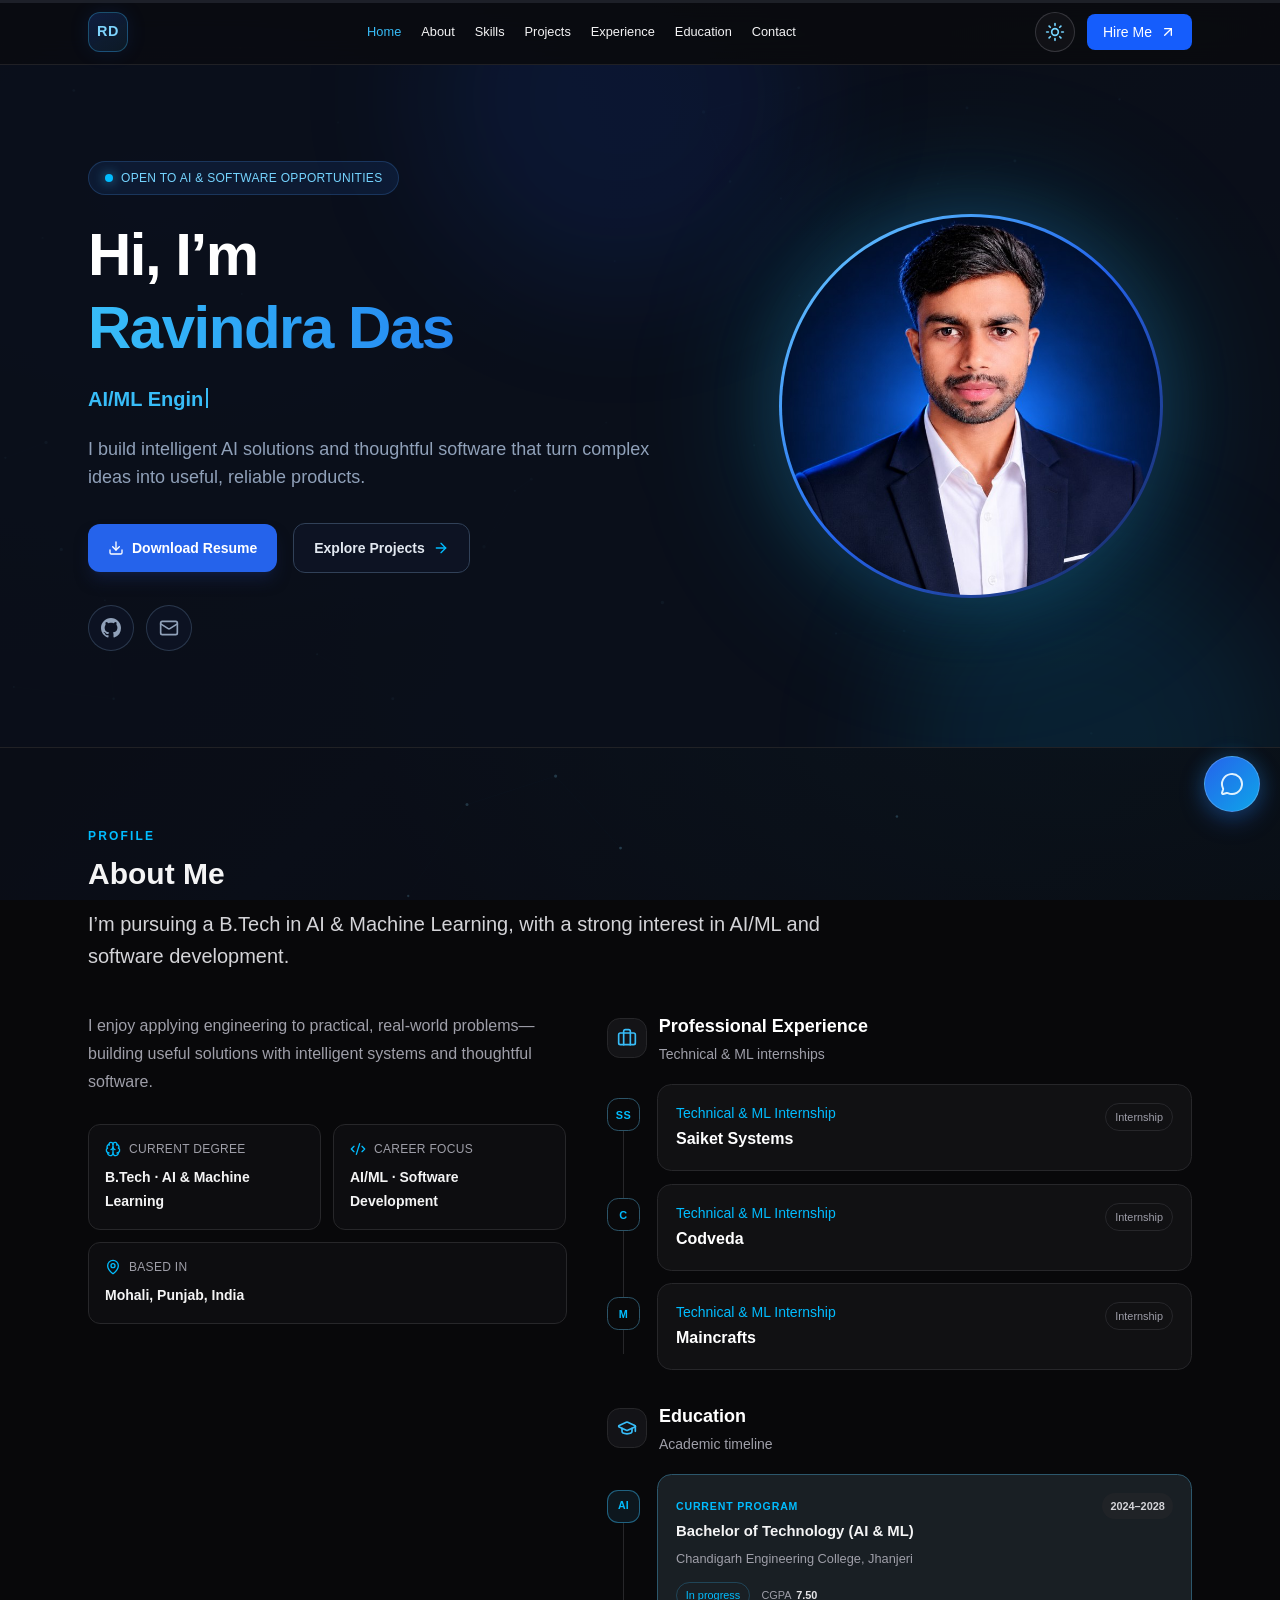
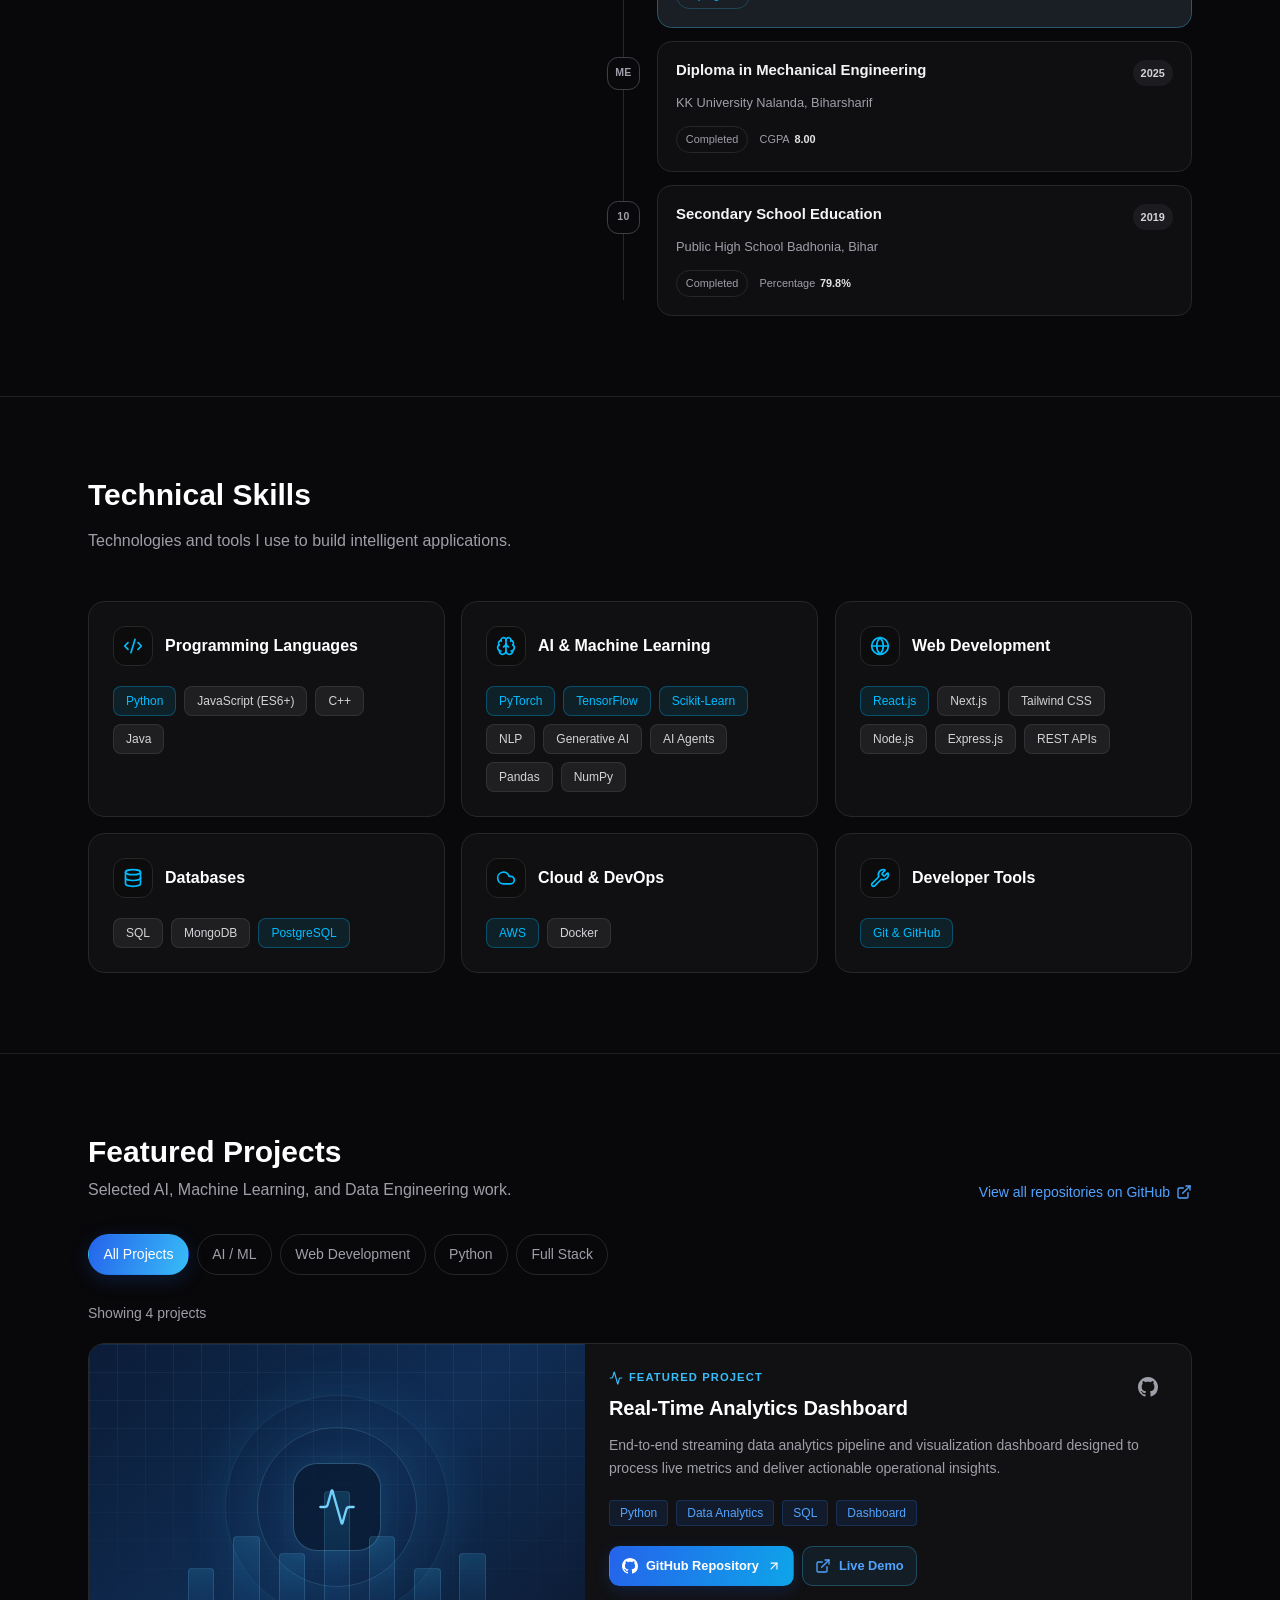
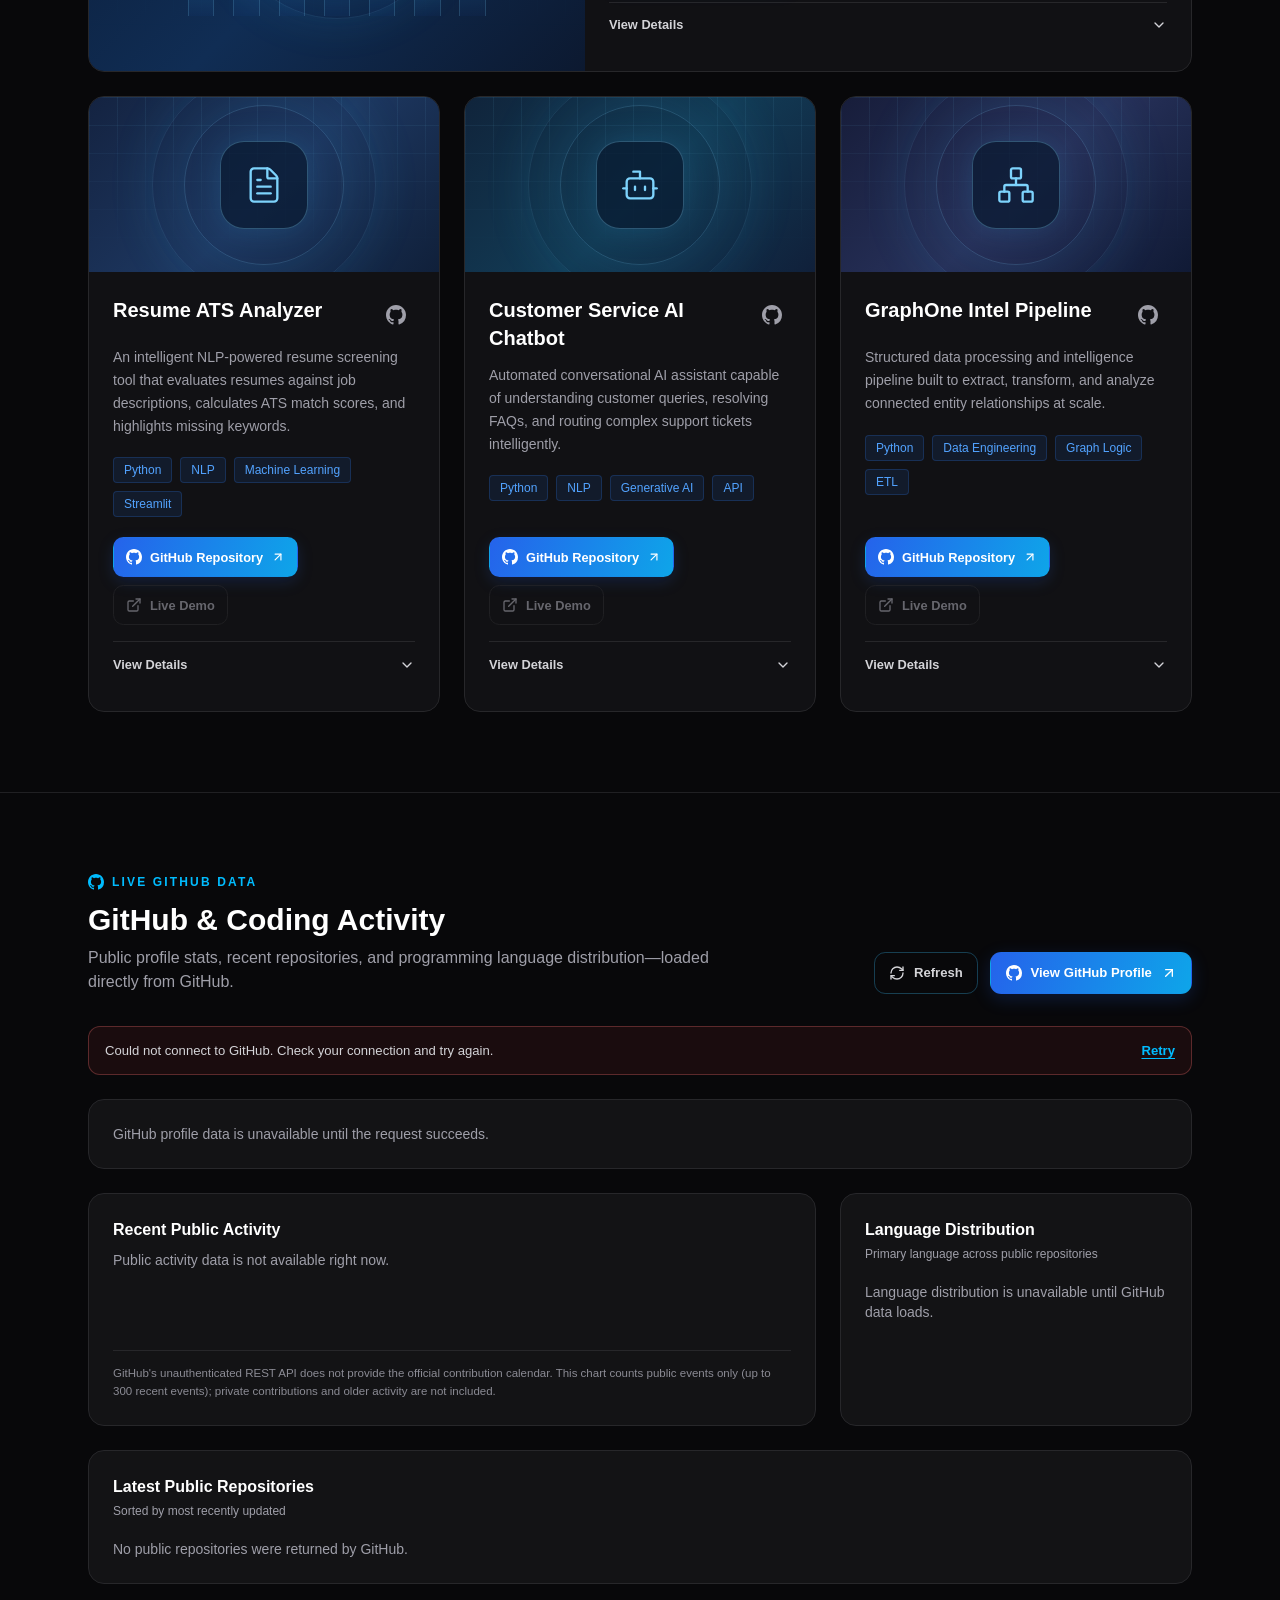
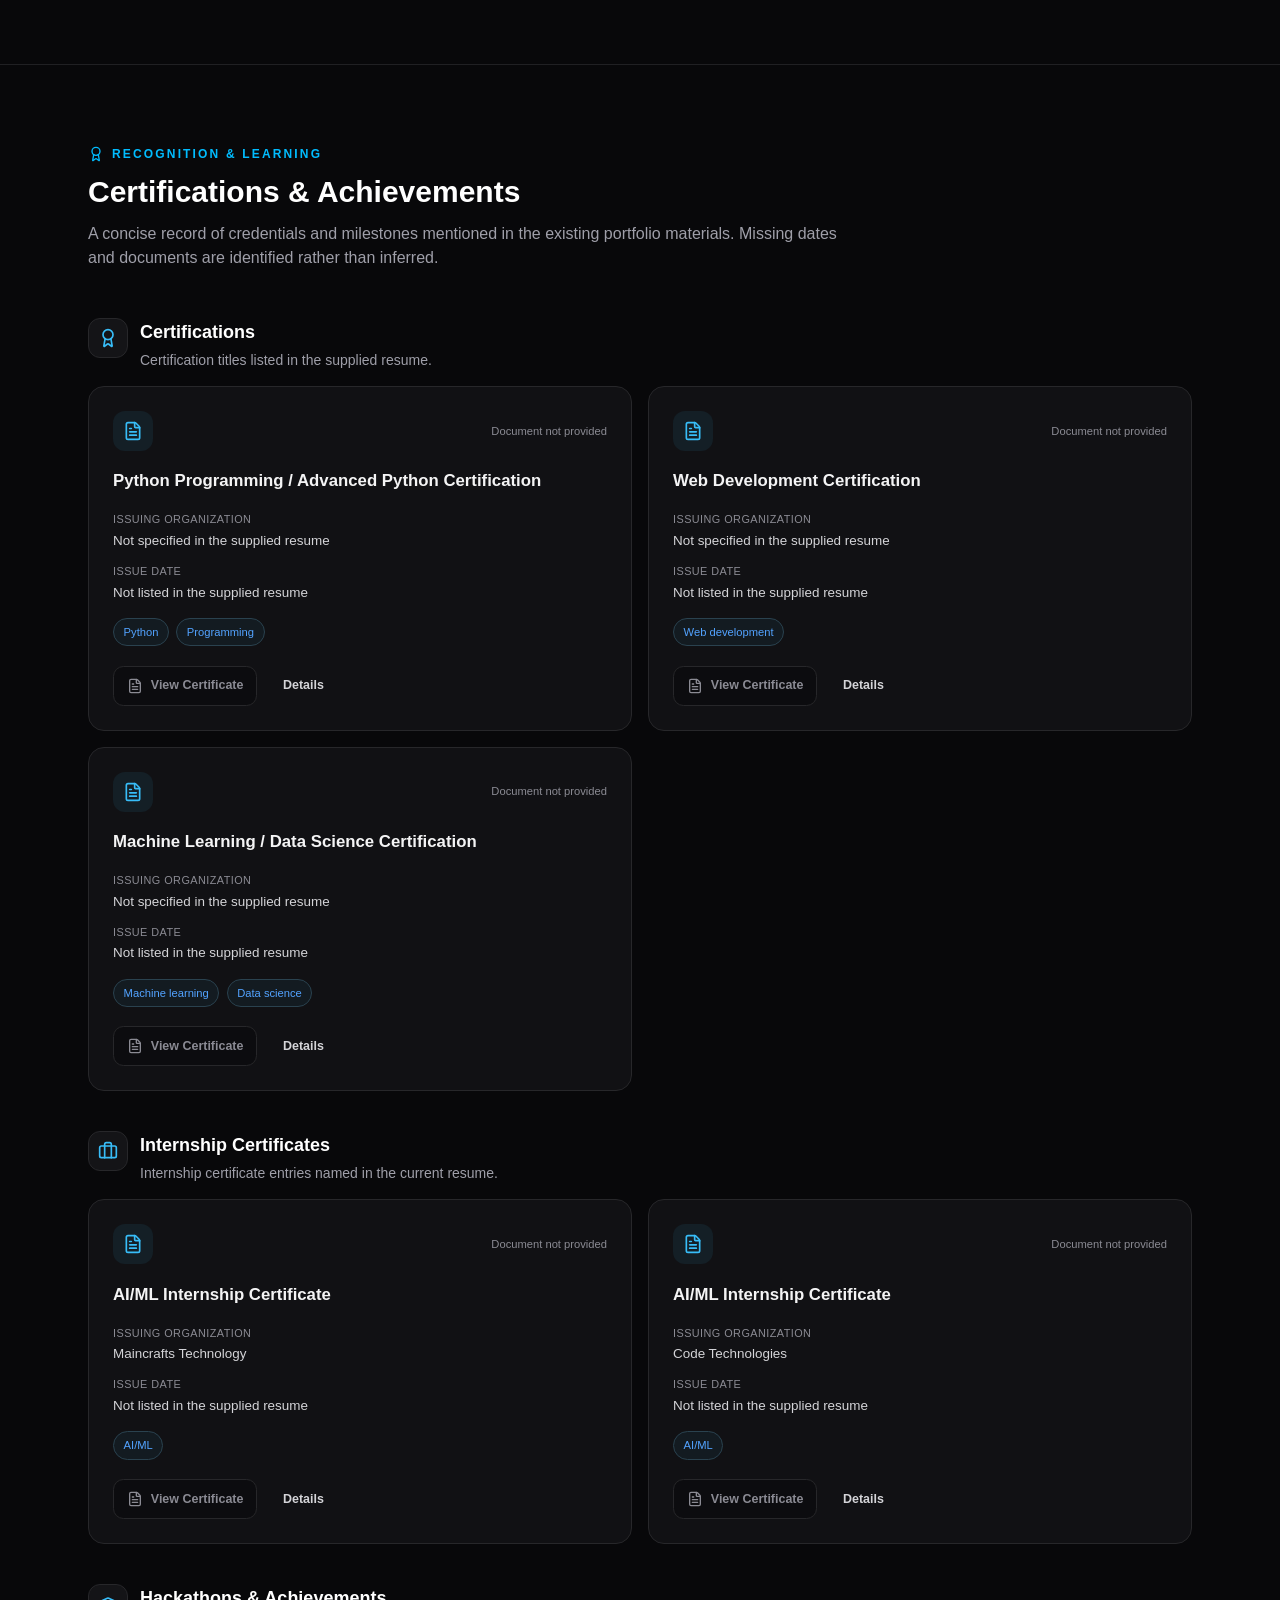
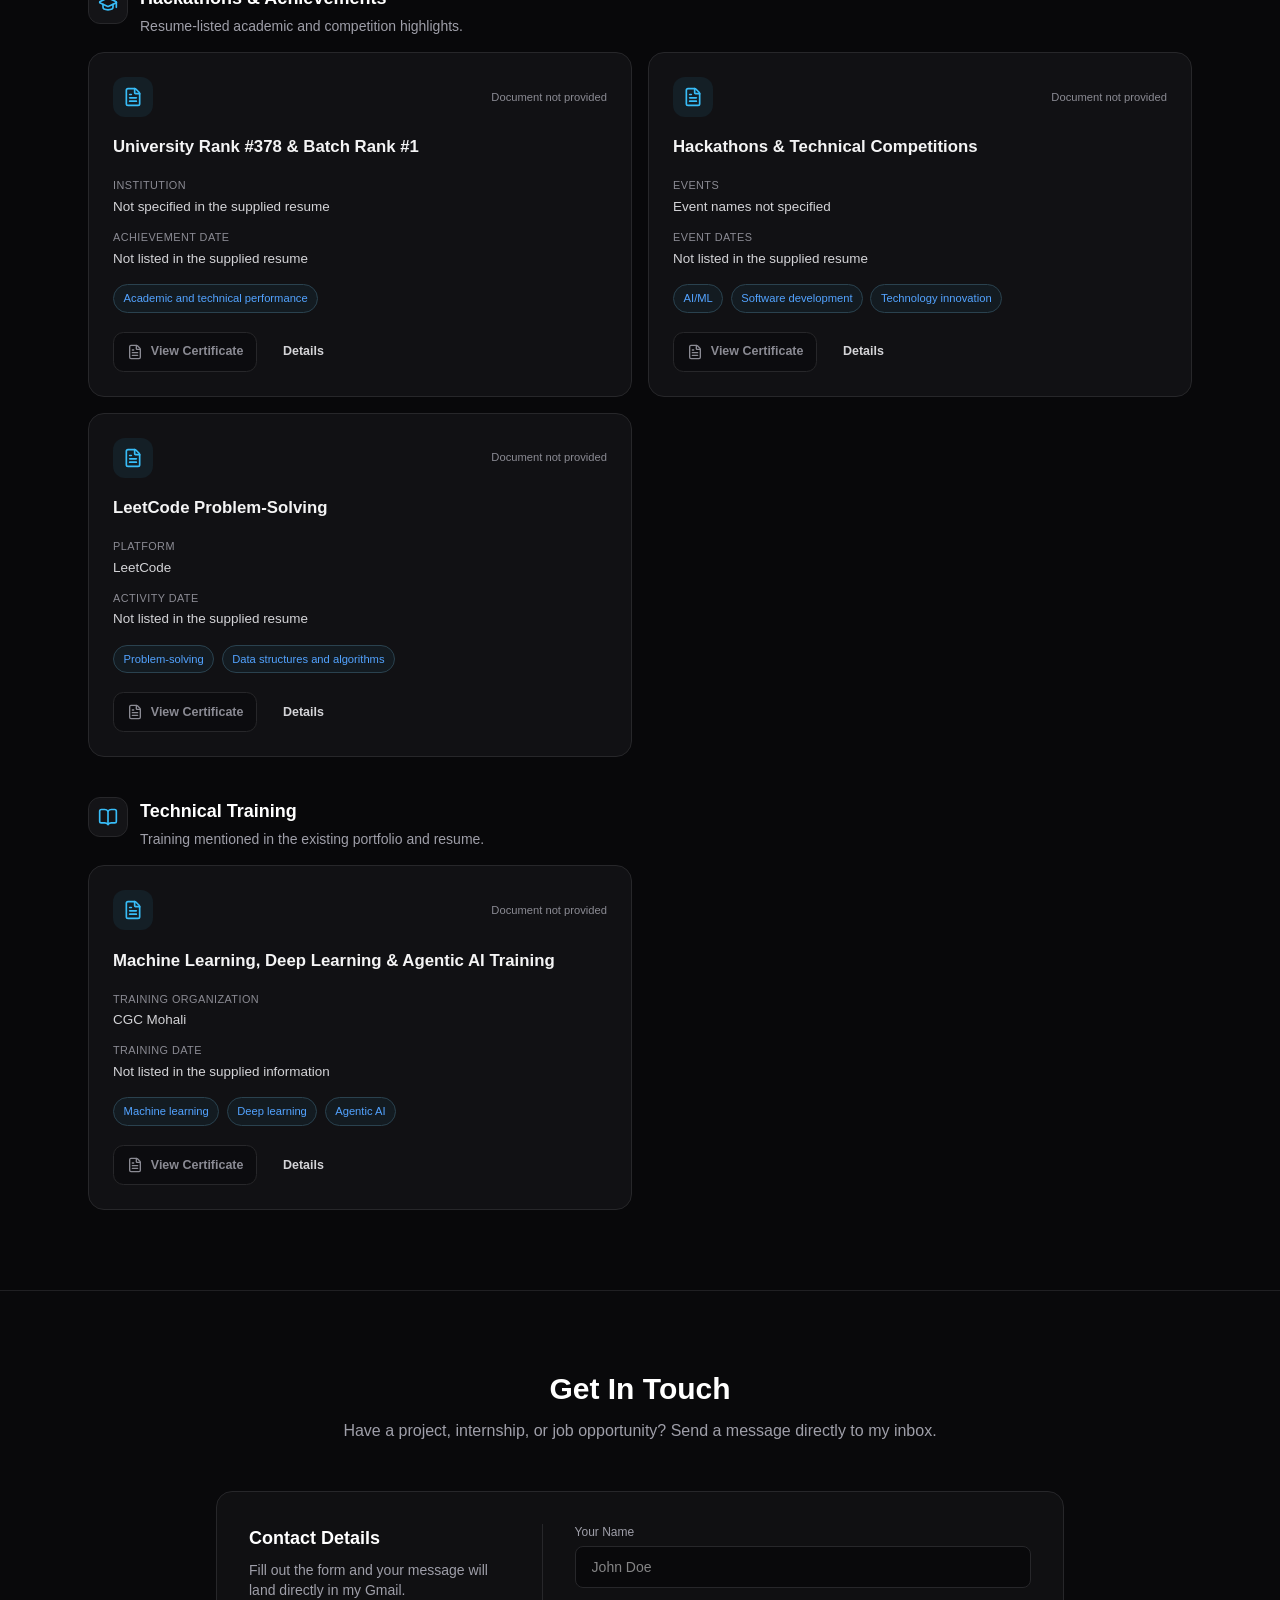
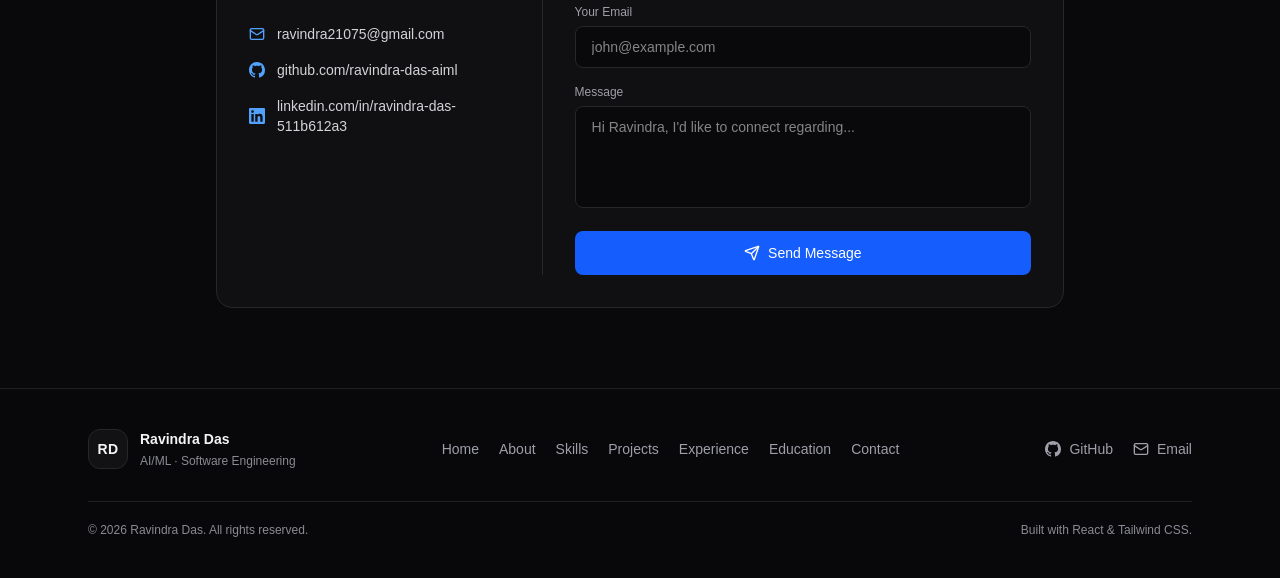
==== commit 8d8c9a5b: "Deploy AI portfolio assistant frontend" ====
--- a/index.html
+++ b/index.html
@@ -36,8 +36,8 @@
     </script>
     <style>html.is-loading,html.is-loading body{overflow:hidden}#site-preloader{z-index:20000;opacity:1;visibility:visible;background:#0b0f19;place-content:center;gap:20px;transition:opacity .38s,visibility .38s;display:grid;position:fixed;inset:0}#site-preloader.is-hidden{opacity:0;visibility:hidden;pointer-events:none}.preloader-emblem{border:1px solid #38bdf83d;border-radius:50%;place-items:center;width:104px;height:104px;display:grid;position:relative;box-shadow:0 0 36px #2563eb29}.preloader-emblem:before{border-radius:inherit;content:"";border:2px solid #38bdf8;border-color:#38bdf8 #38bdf847 #0000 #0000;animation:1.15s linear infinite preloader-ring-spin;position:absolute;inset:-4px}.preloader-initials{color:#e0f2fe;letter-spacing:.08em;text-shadow:0 0 18px #38bdf880;font:700 32px/1 system-ui,sans-serif}.preloader-progress{background:#94a3b833;border-radius:999px;width:96px;height:2px;overflow:hidden}.preloader-progress:after{border-radius:inherit;content:"";background:#38bdf8;width:36%;height:100%;animation:1.2s ease-in-out infinite preloader-progress-sweep;display:block;box-shadow:0 0 10px #38bdf88c}@keyframes preloader-ring-spin{to{transform:rotate(360deg)}}@keyframes preloader-progress-sweep{0%{transform:translate(-110%)}to{transform:translate(290%)}}@media (prefers-reduced-motion:reduce){#site-preloader,#site-preloader.is-hidden{transition:none}.preloader-emblem:before,.preloader-progress:after{animation:none}.preloader-progress:after{width:48%;transform:none}}</style>
     <title>Ravindra Das | AI/ML &amp; Software Portfolio</title>
-    <script type="module" crossorigin src="/assets/index-COukYhAK.js"></script>
-    <link rel="stylesheet" crossorigin href="/assets/index-BLPUn8nc.css">
+    <script type="module" crossorigin src="/assets/index-9JCc0_jz.js"></script>
+    <link rel="stylesheet" crossorigin href="/assets/index-B4L7etKH.css">
   </head>
   <body>
     <div id="site-preloader" role="status" aria-label="Loading portfolio">
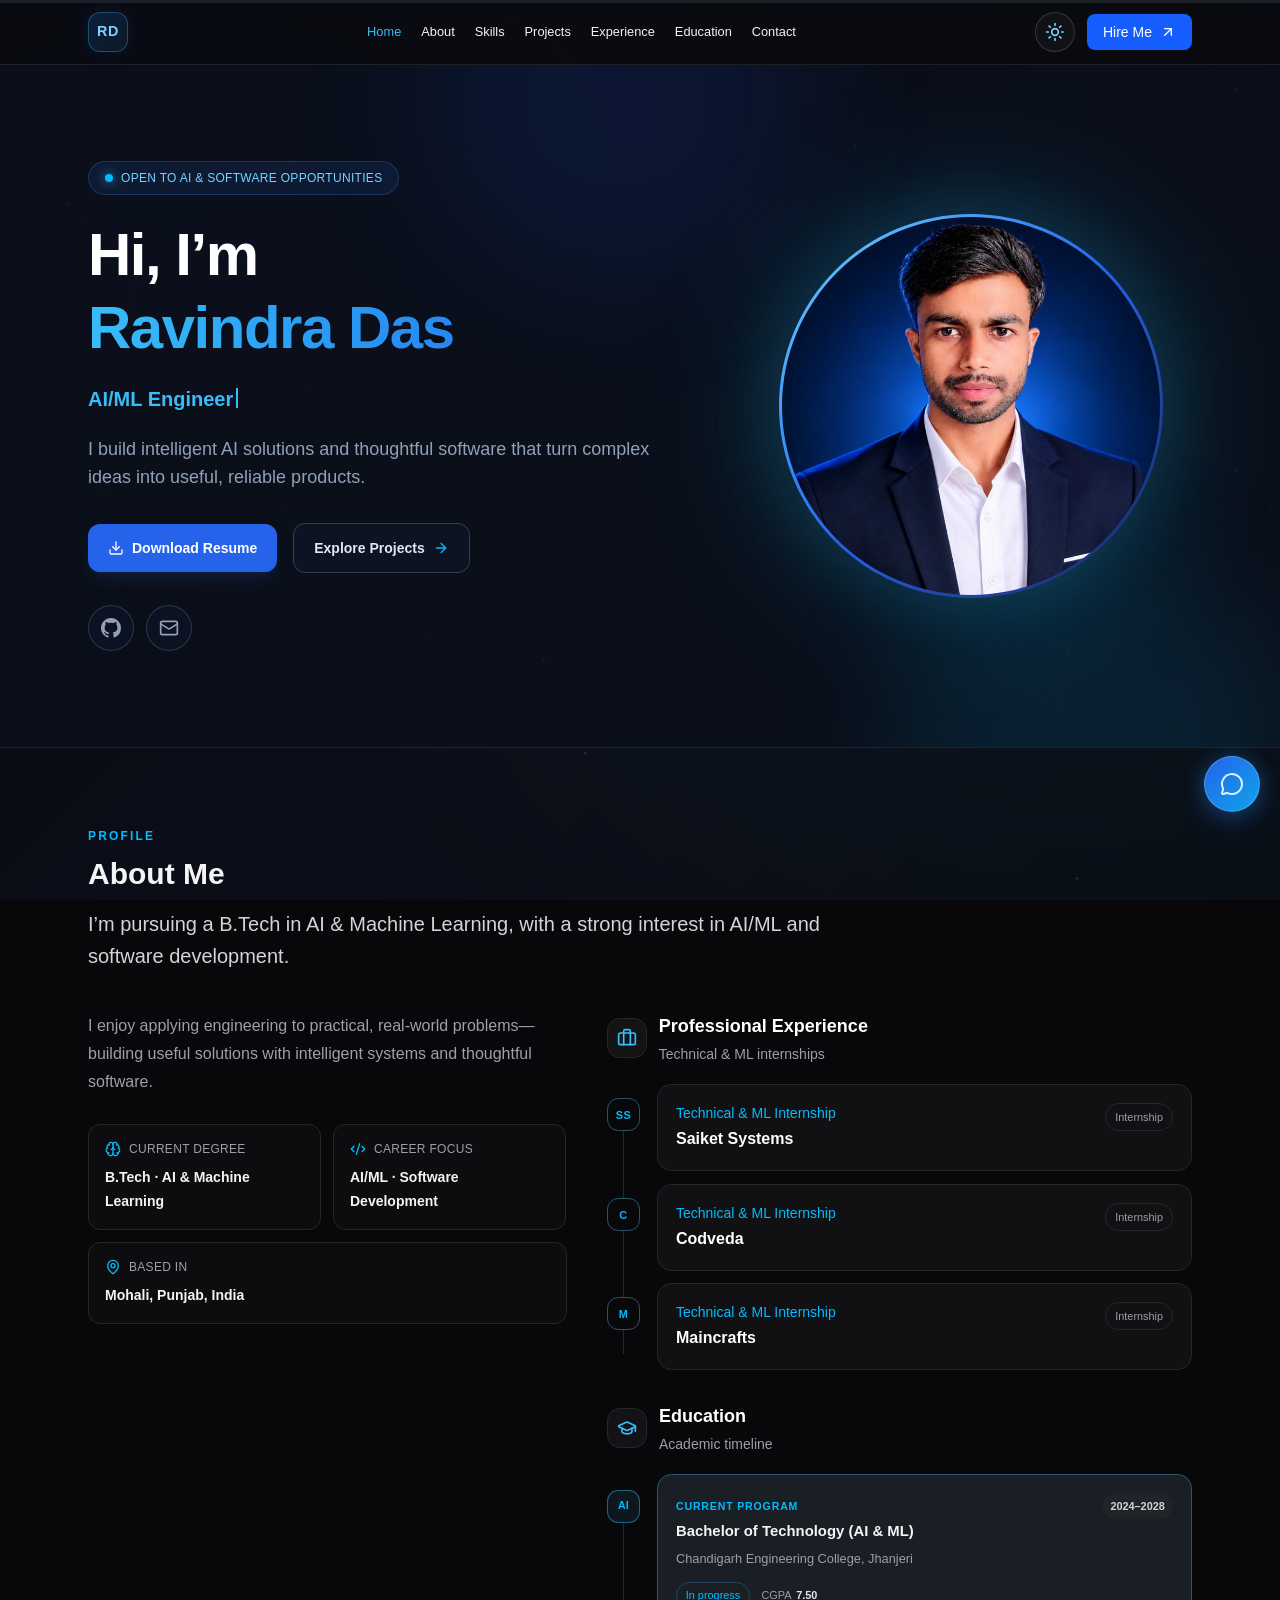
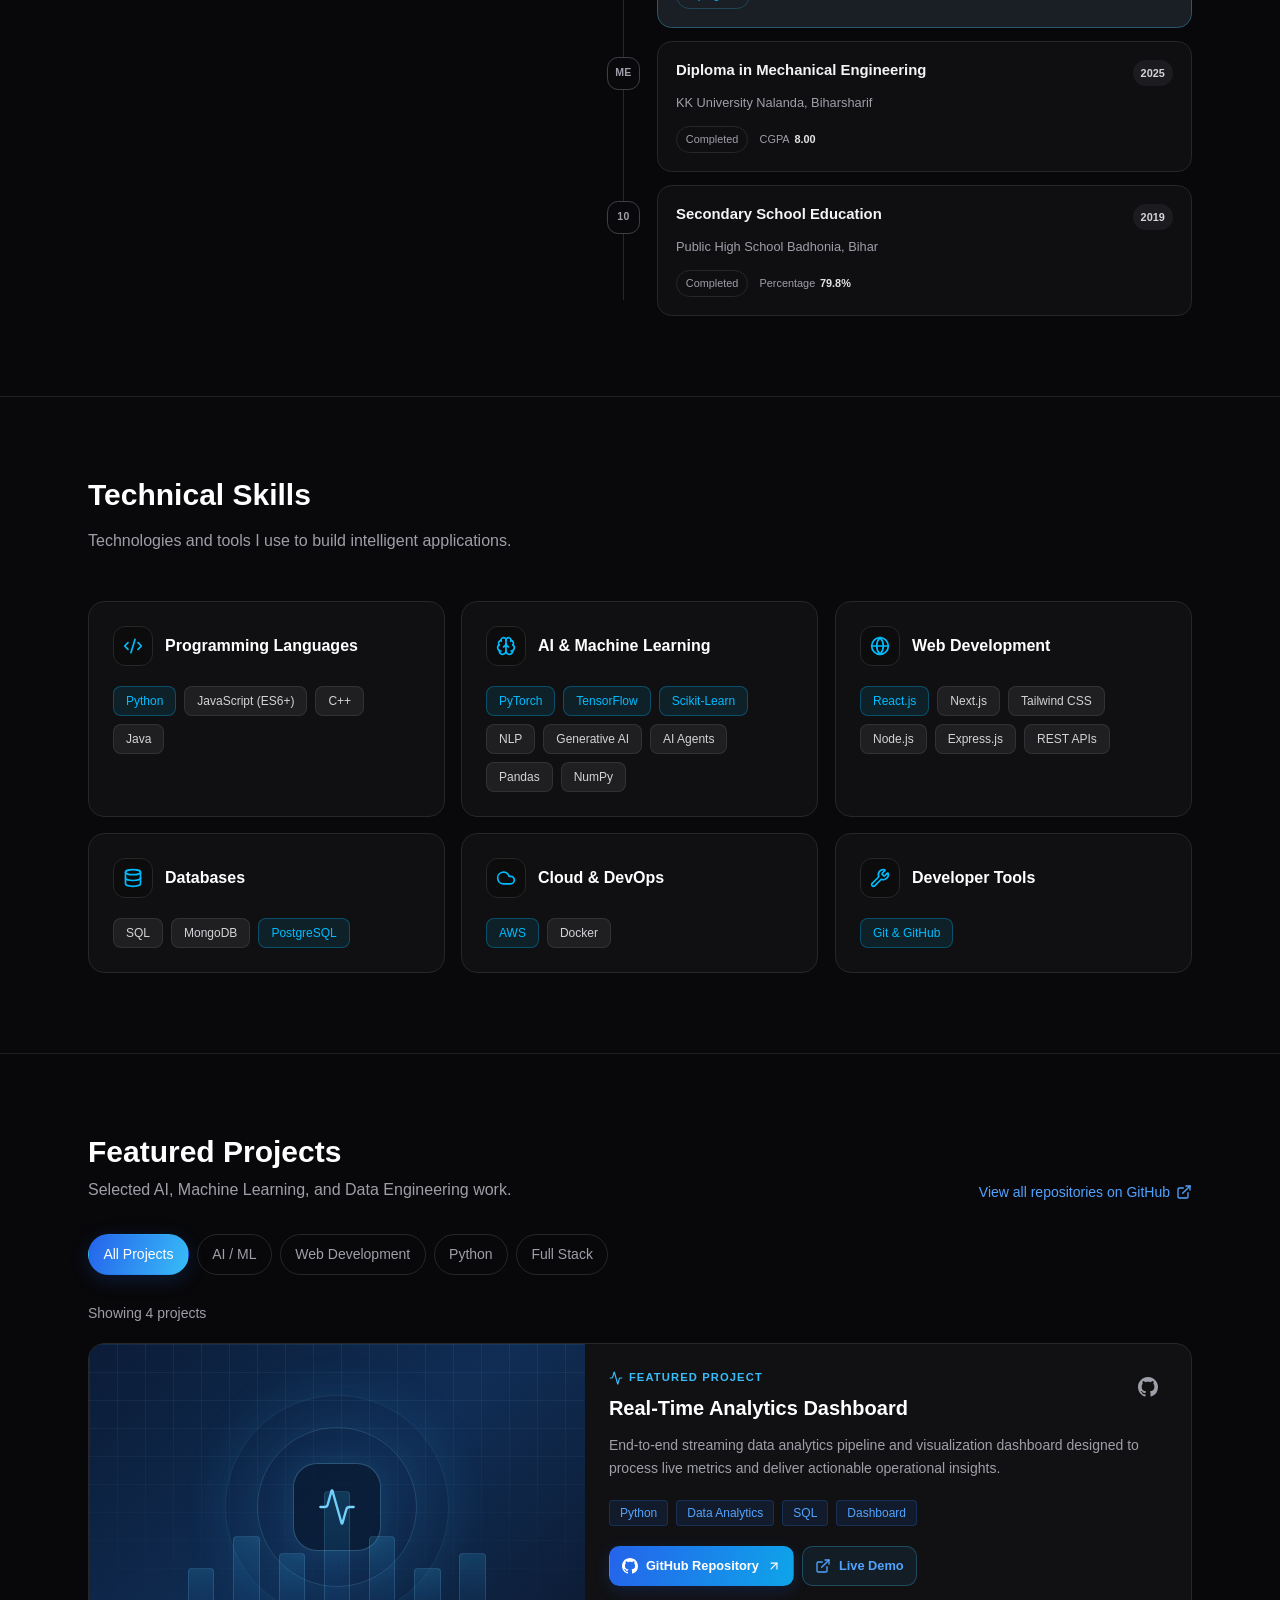
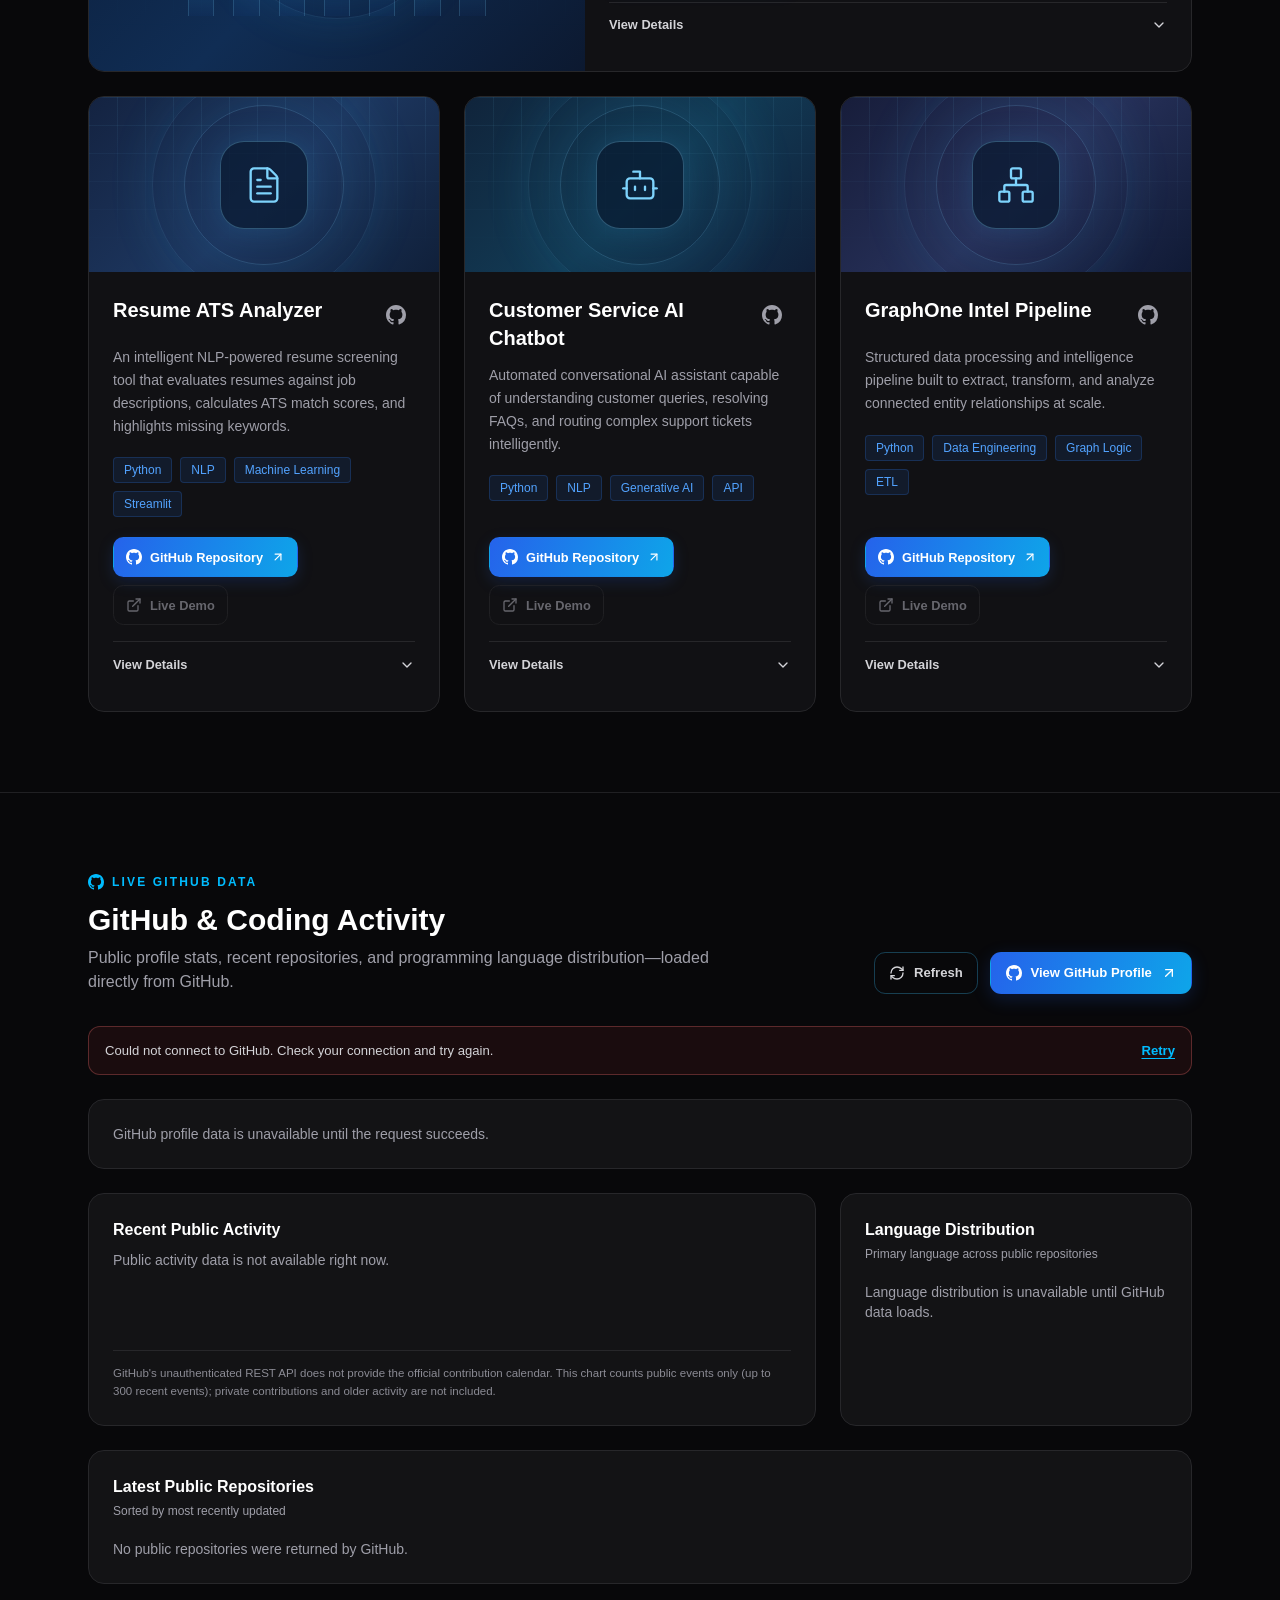
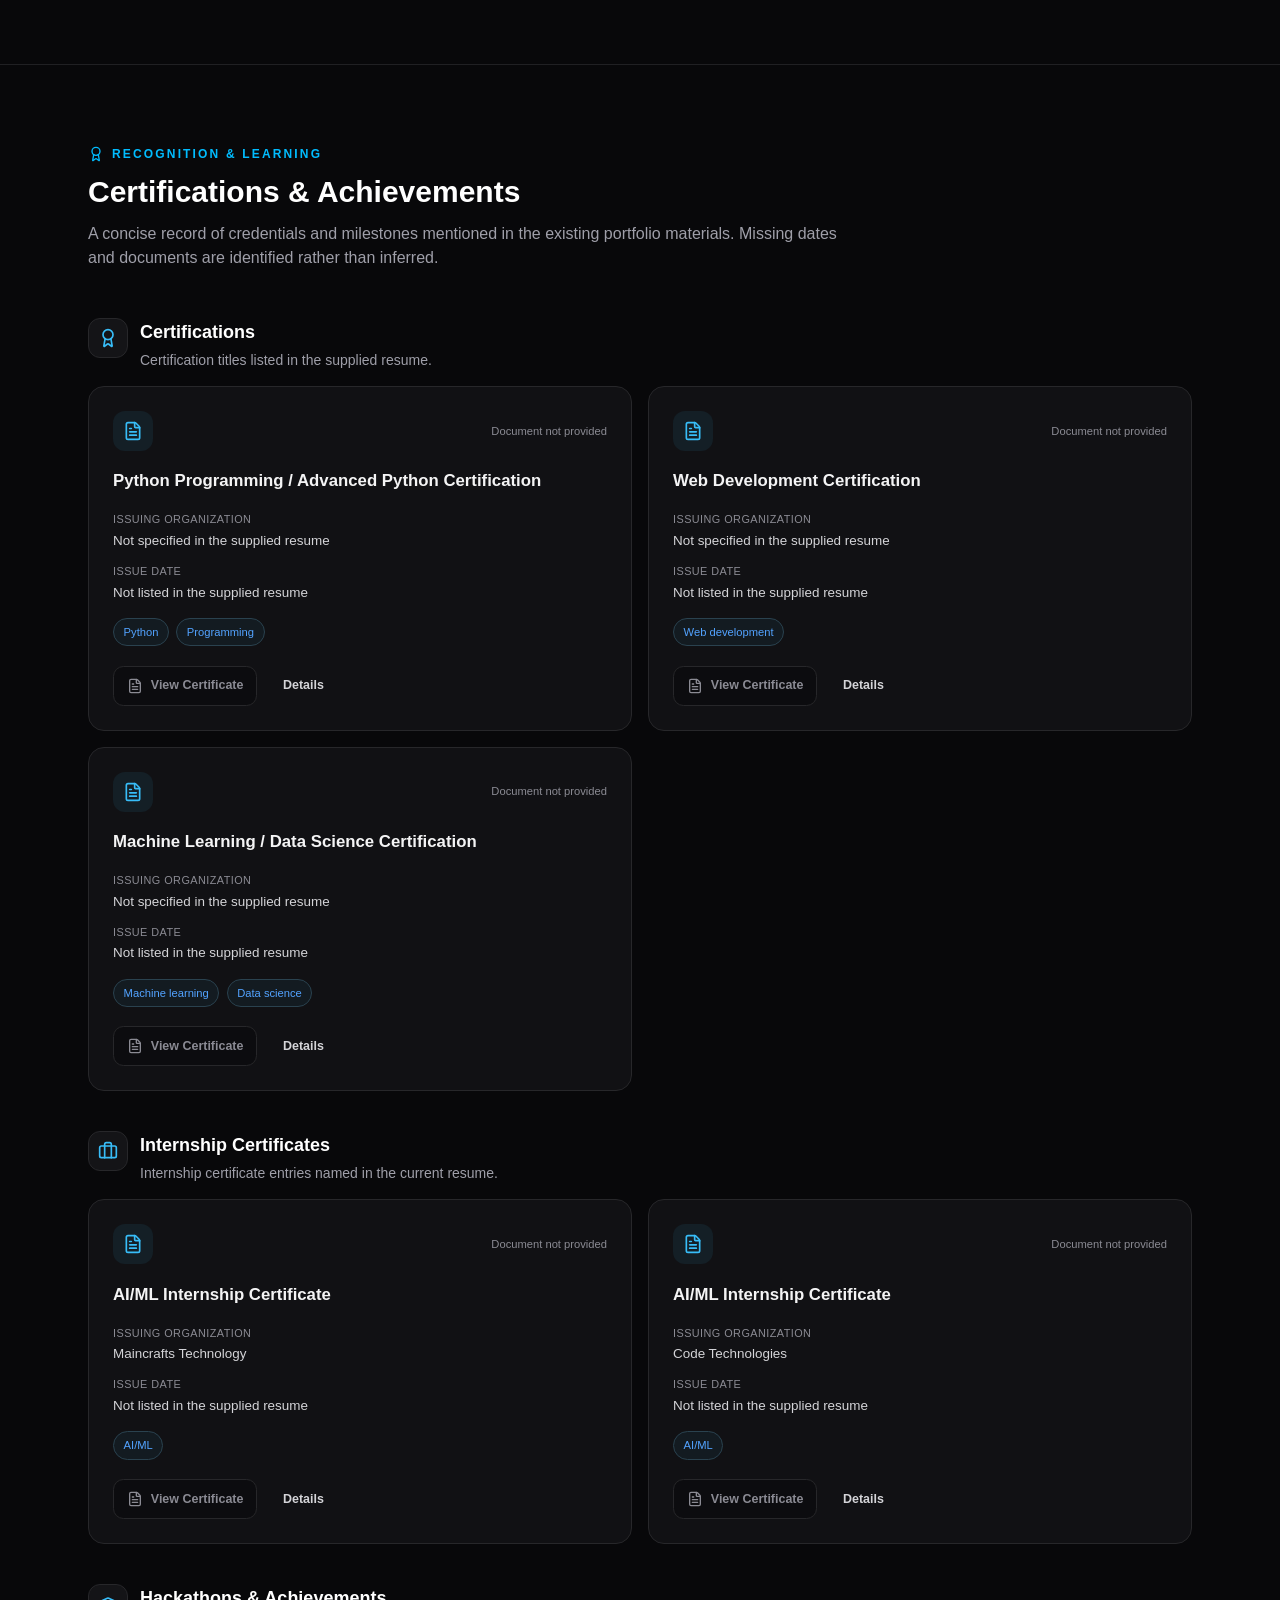
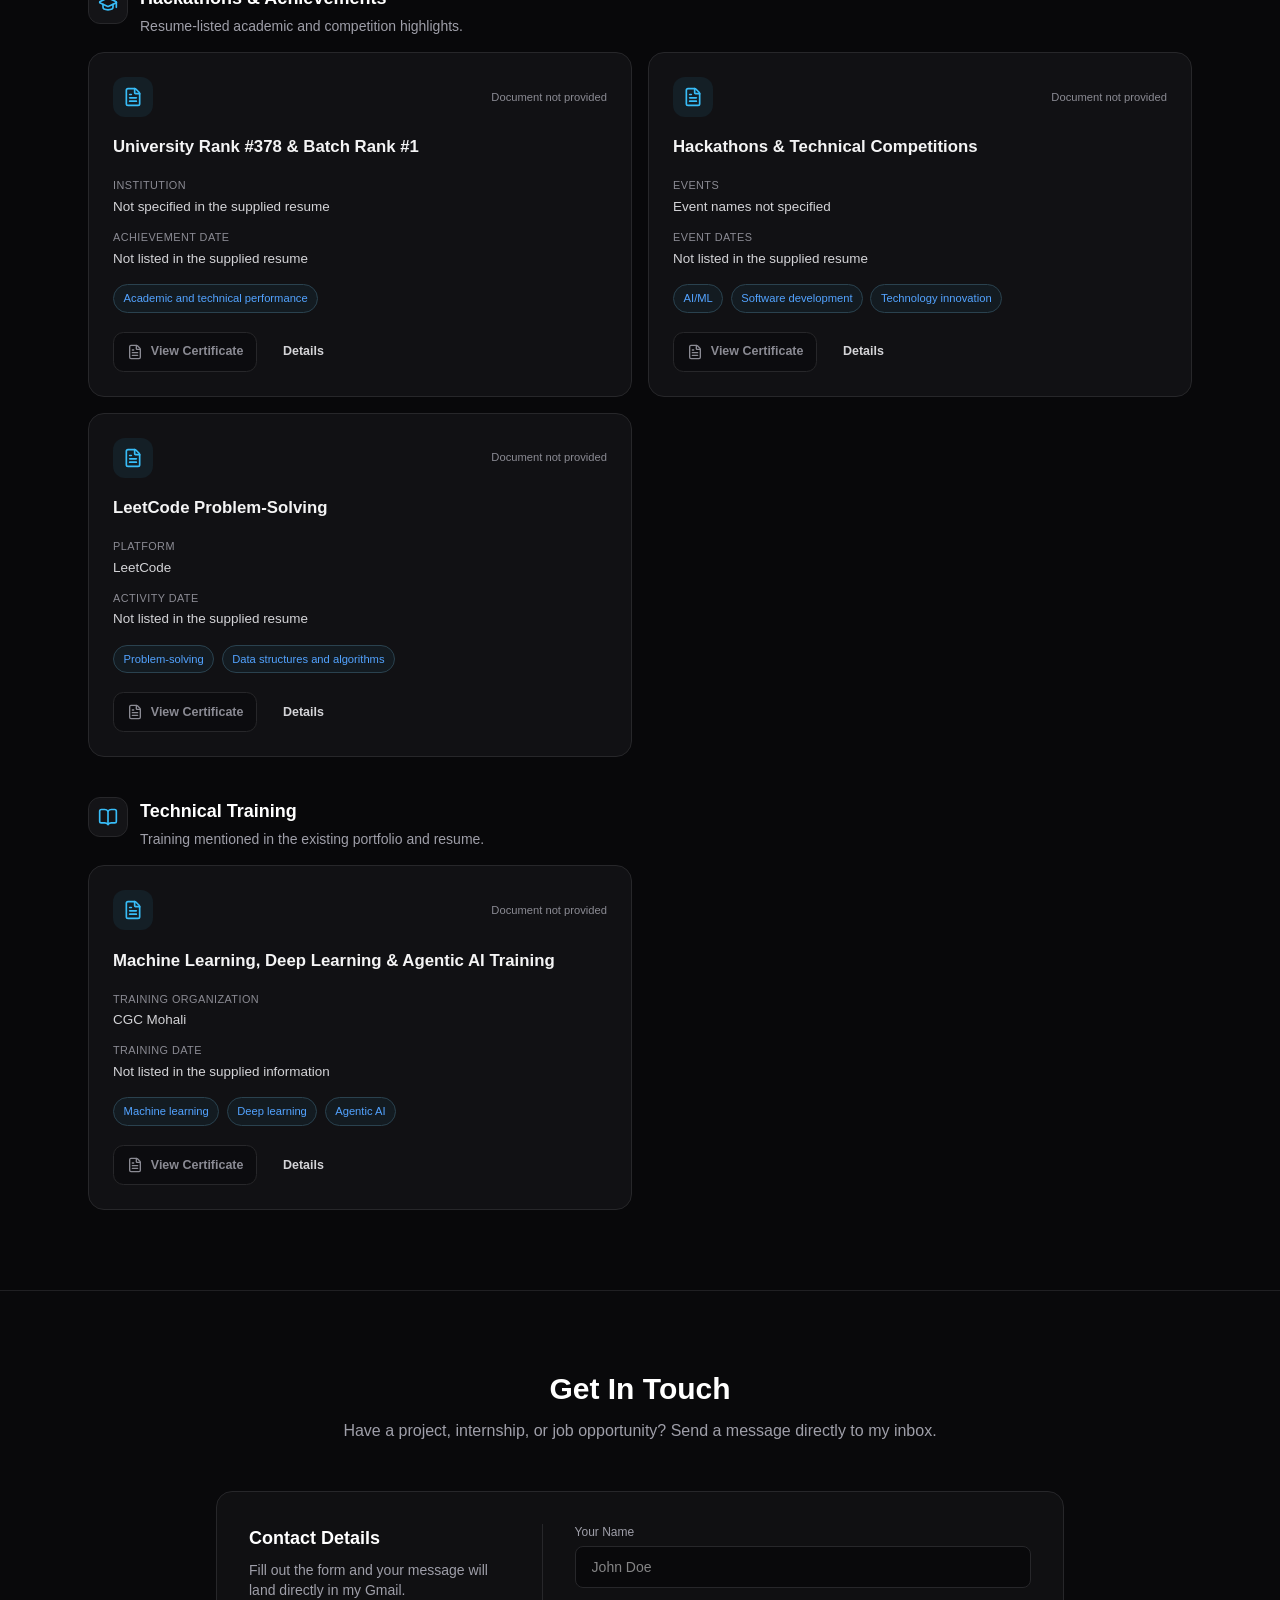
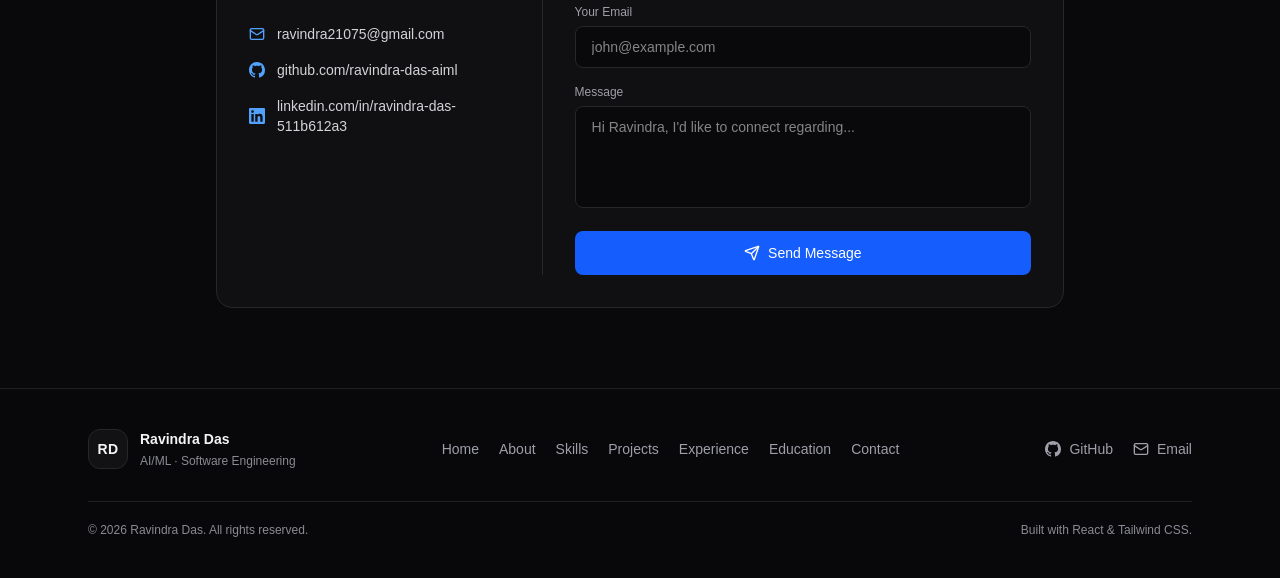
==== commit 1c792e4e: "Update contact form email configuration" ====
--- a/index.html
+++ b/index.html
@@ -36,7 +36,7 @@
     </script>
     <style>html.is-loading,html.is-loading body{overflow:hidden}#site-preloader{z-index:20000;opacity:1;visibility:visible;background:#0b0f19;place-content:center;gap:20px;transition:opacity .38s,visibility .38s;display:grid;position:fixed;inset:0}#site-preloader.is-hidden{opacity:0;visibility:hidden;pointer-events:none}.preloader-emblem{border:1px solid #38bdf83d;border-radius:50%;place-items:center;width:104px;height:104px;display:grid;position:relative;box-shadow:0 0 36px #2563eb29}.preloader-emblem:before{border-radius:inherit;content:"";border:2px solid #38bdf8;border-color:#38bdf8 #38bdf847 #0000 #0000;animation:1.15s linear infinite preloader-ring-spin;position:absolute;inset:-4px}.preloader-initials{color:#e0f2fe;letter-spacing:.08em;text-shadow:0 0 18px #38bdf880;font:700 32px/1 system-ui,sans-serif}.preloader-progress{background:#94a3b833;border-radius:999px;width:96px;height:2px;overflow:hidden}.preloader-progress:after{border-radius:inherit;content:"";background:#38bdf8;width:36%;height:100%;animation:1.2s ease-in-out infinite preloader-progress-sweep;display:block;box-shadow:0 0 10px #38bdf88c}@keyframes preloader-ring-spin{to{transform:rotate(360deg)}}@keyframes preloader-progress-sweep{0%{transform:translate(-110%)}to{transform:translate(290%)}}@media (prefers-reduced-motion:reduce){#site-preloader,#site-preloader.is-hidden{transition:none}.preloader-emblem:before,.preloader-progress:after{animation:none}.preloader-progress:after{width:48%;transform:none}}</style>
     <title>Ravindra Das | AI/ML &amp; Software Portfolio</title>
-    <script type="module" crossorigin src="/assets/index-9JCc0_jz.js"></script>
+    <script type="module" crossorigin src="/assets/index-Bsg1sp4t.js"></script>
     <link rel="stylesheet" crossorigin href="/assets/index-B4L7etKH.css">
   </head>
   <body>
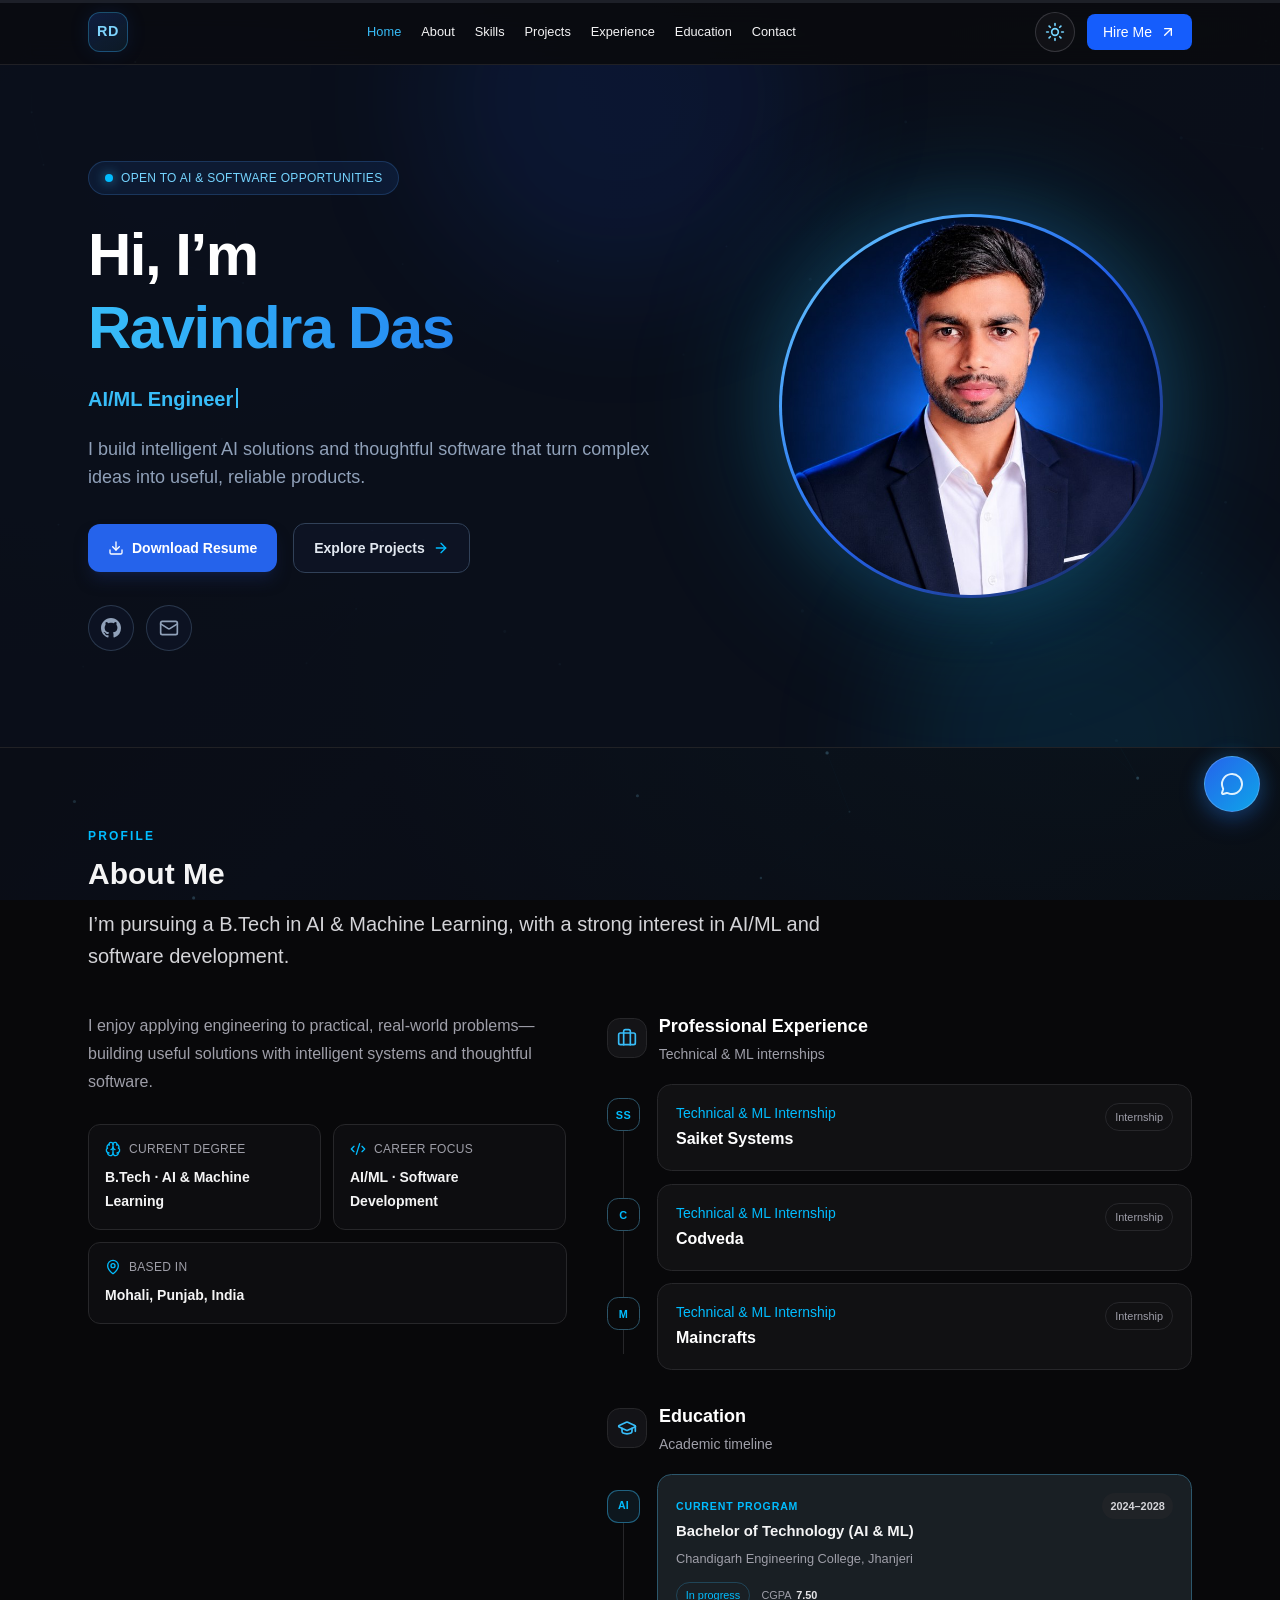
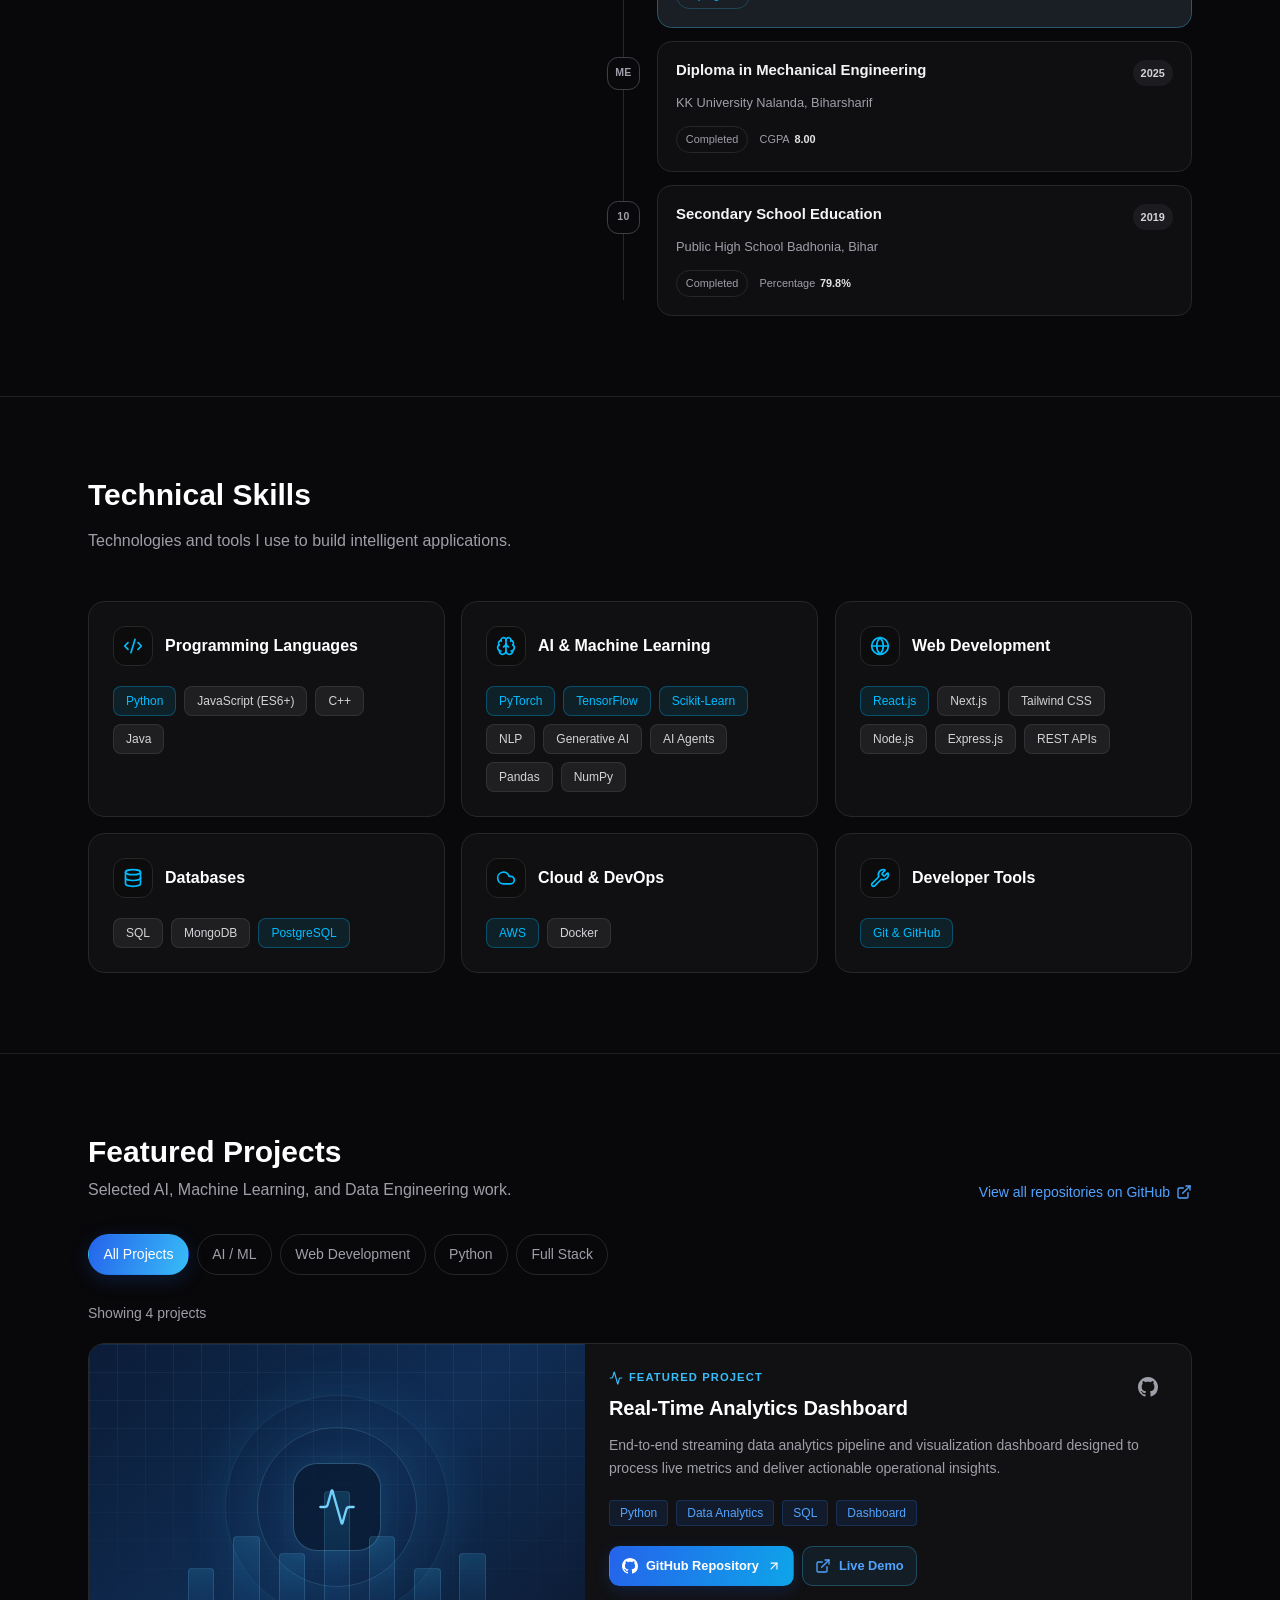
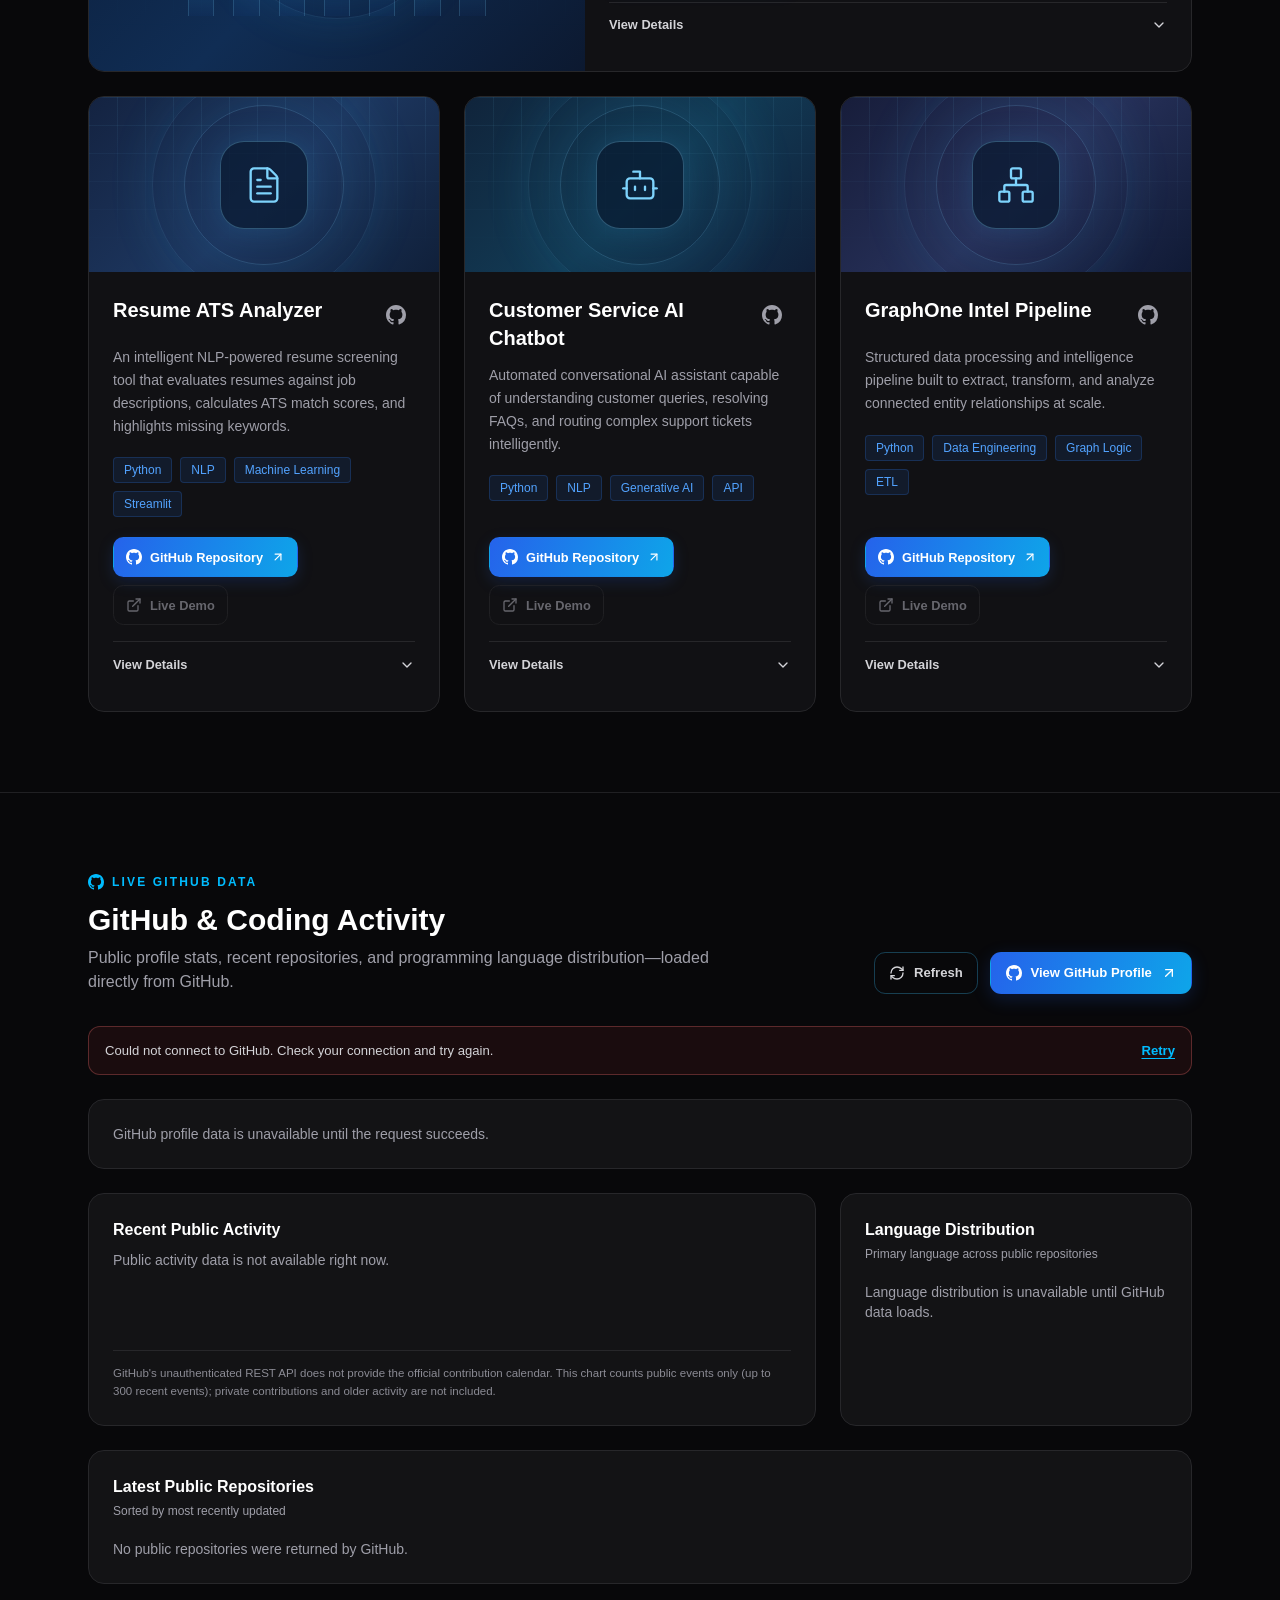
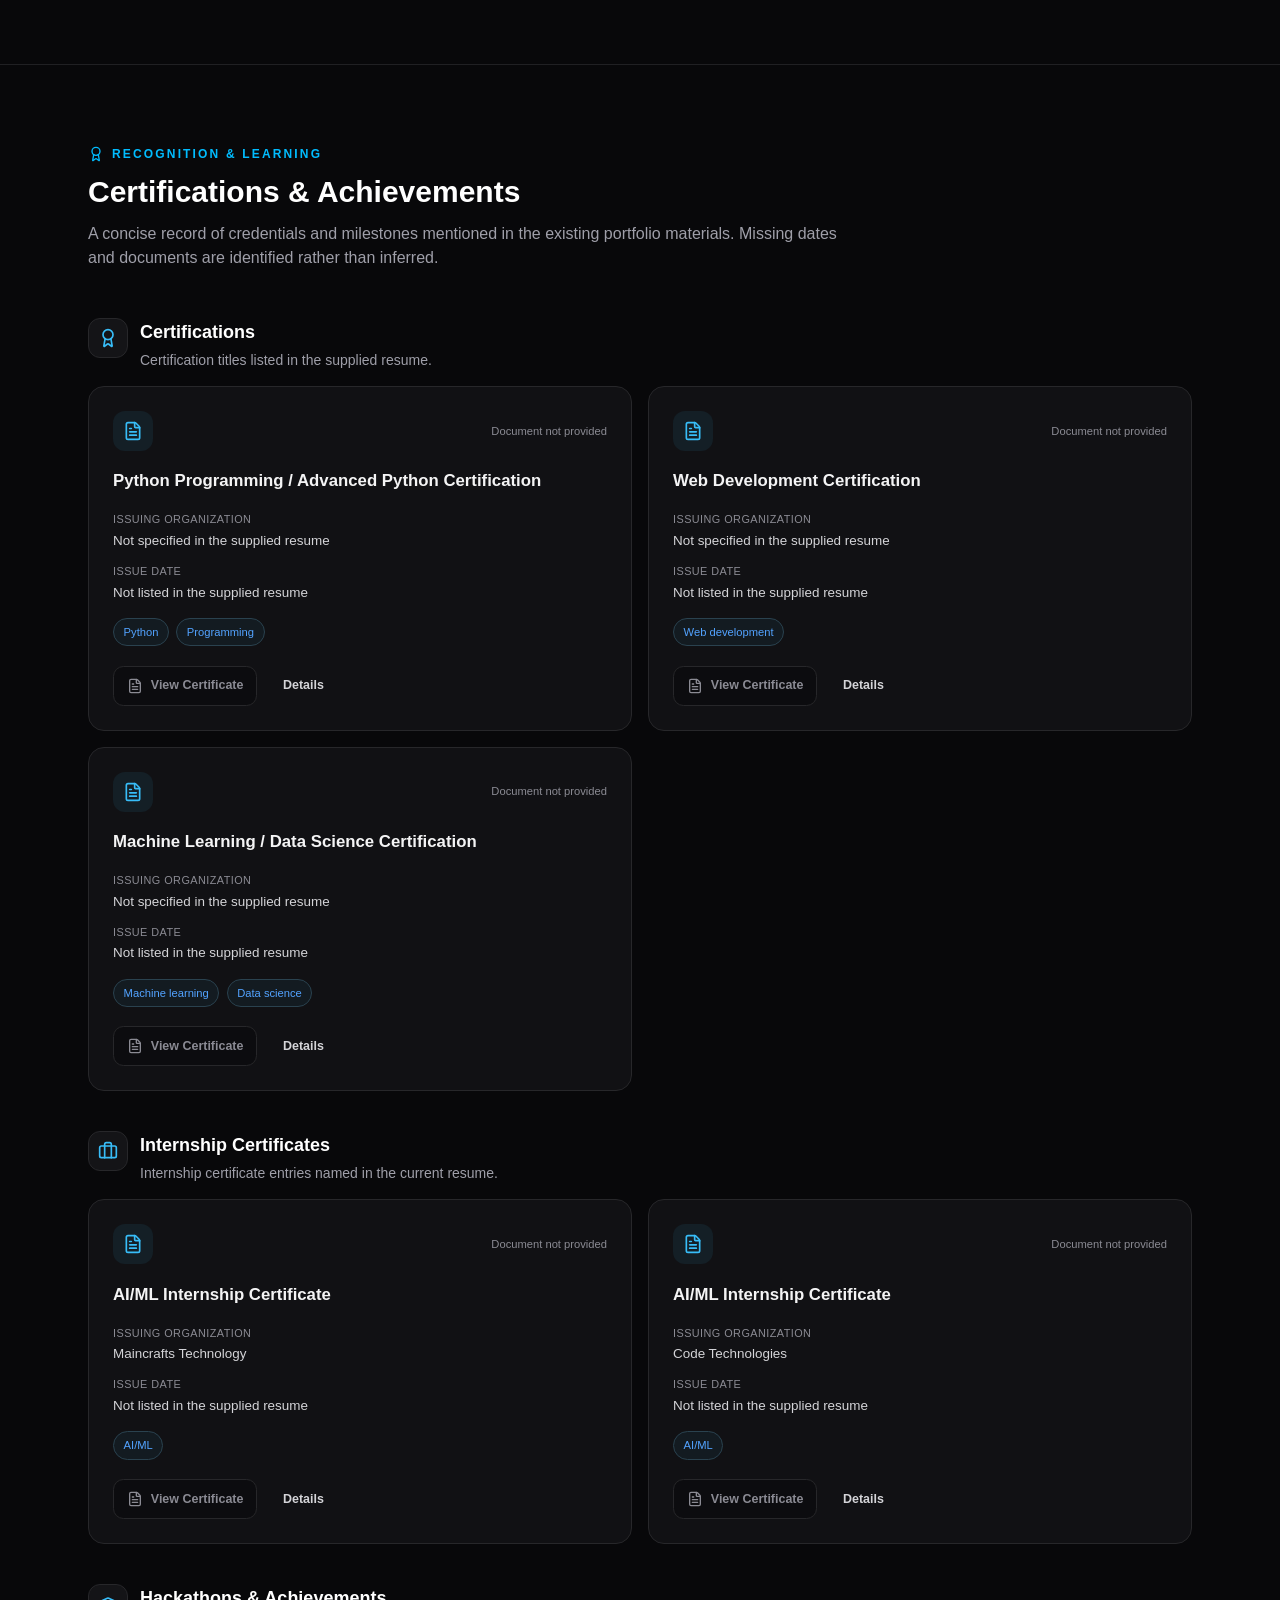
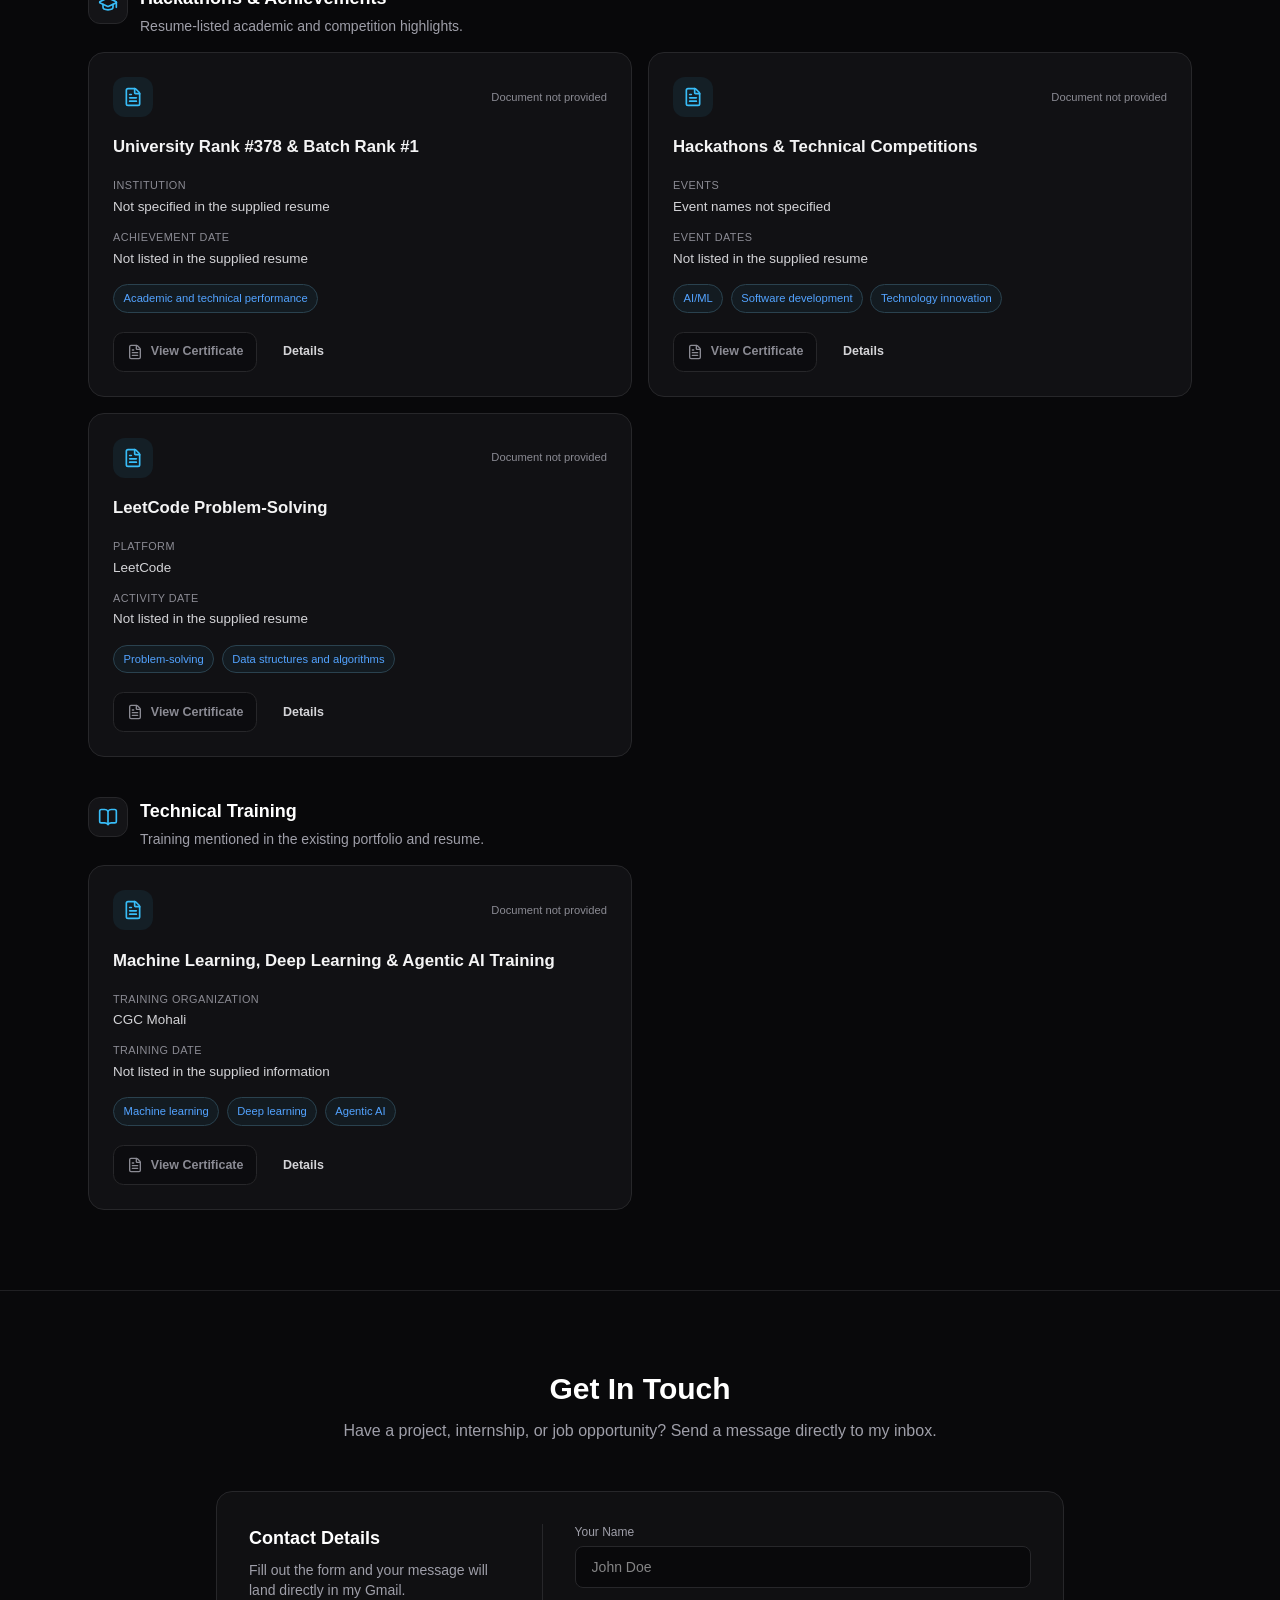
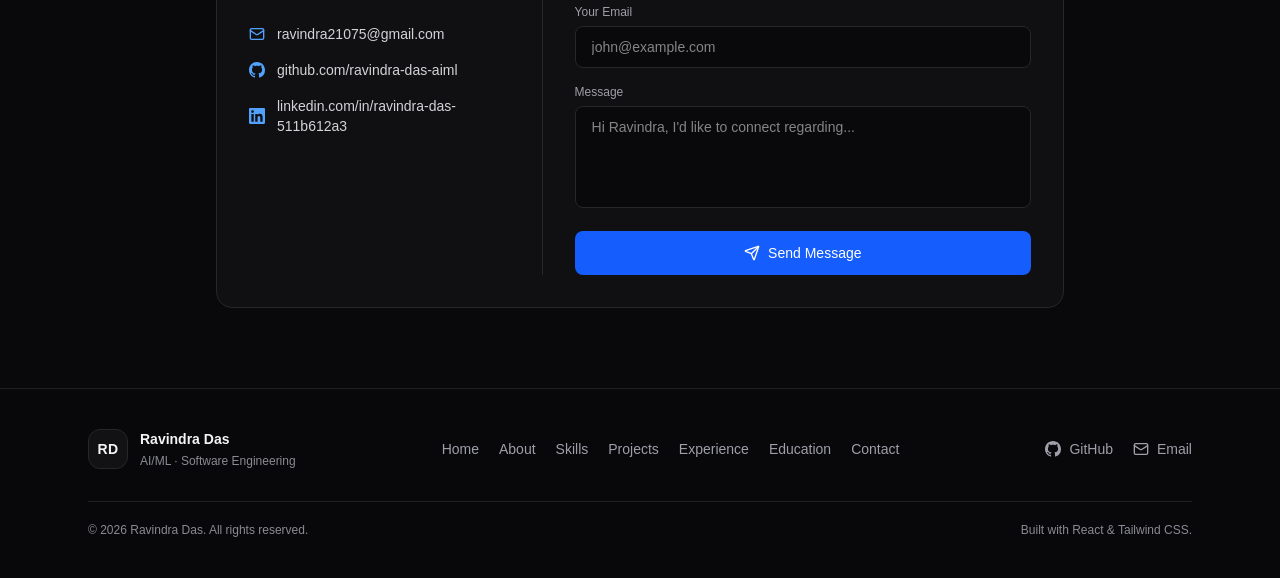
==== commit 8fe5a6fa: "Fix production contact form submission" ====
--- a/index.html
+++ b/index.html
@@ -36,7 +36,7 @@
     </script>
     <style>html.is-loading,html.is-loading body{overflow:hidden}#site-preloader{z-index:20000;opacity:1;visibility:visible;background:#0b0f19;place-content:center;gap:20px;transition:opacity .38s,visibility .38s;display:grid;position:fixed;inset:0}#site-preloader.is-hidden{opacity:0;visibility:hidden;pointer-events:none}.preloader-emblem{border:1px solid #38bdf83d;border-radius:50%;place-items:center;width:104px;height:104px;display:grid;position:relative;box-shadow:0 0 36px #2563eb29}.preloader-emblem:before{border-radius:inherit;content:"";border:2px solid #38bdf8;border-color:#38bdf8 #38bdf847 #0000 #0000;animation:1.15s linear infinite preloader-ring-spin;position:absolute;inset:-4px}.preloader-initials{color:#e0f2fe;letter-spacing:.08em;text-shadow:0 0 18px #38bdf880;font:700 32px/1 system-ui,sans-serif}.preloader-progress{background:#94a3b833;border-radius:999px;width:96px;height:2px;overflow:hidden}.preloader-progress:after{border-radius:inherit;content:"";background:#38bdf8;width:36%;height:100%;animation:1.2s ease-in-out infinite preloader-progress-sweep;display:block;box-shadow:0 0 10px #38bdf88c}@keyframes preloader-ring-spin{to{transform:rotate(360deg)}}@keyframes preloader-progress-sweep{0%{transform:translate(-110%)}to{transform:translate(290%)}}@media (prefers-reduced-motion:reduce){#site-preloader,#site-preloader.is-hidden{transition:none}.preloader-emblem:before,.preloader-progress:after{animation:none}.preloader-progress:after{width:48%;transform:none}}</style>
     <title>Ravindra Das | AI/ML &amp; Software Portfolio</title>
-    <script type="module" crossorigin src="/assets/index-Bsg1sp4t.js"></script>
+    <script type="module" crossorigin src="/assets/index-Bv53lDb2.js"></script>
     <link rel="stylesheet" crossorigin href="/assets/index-B4L7etKH.css">
   </head>
   <body>
